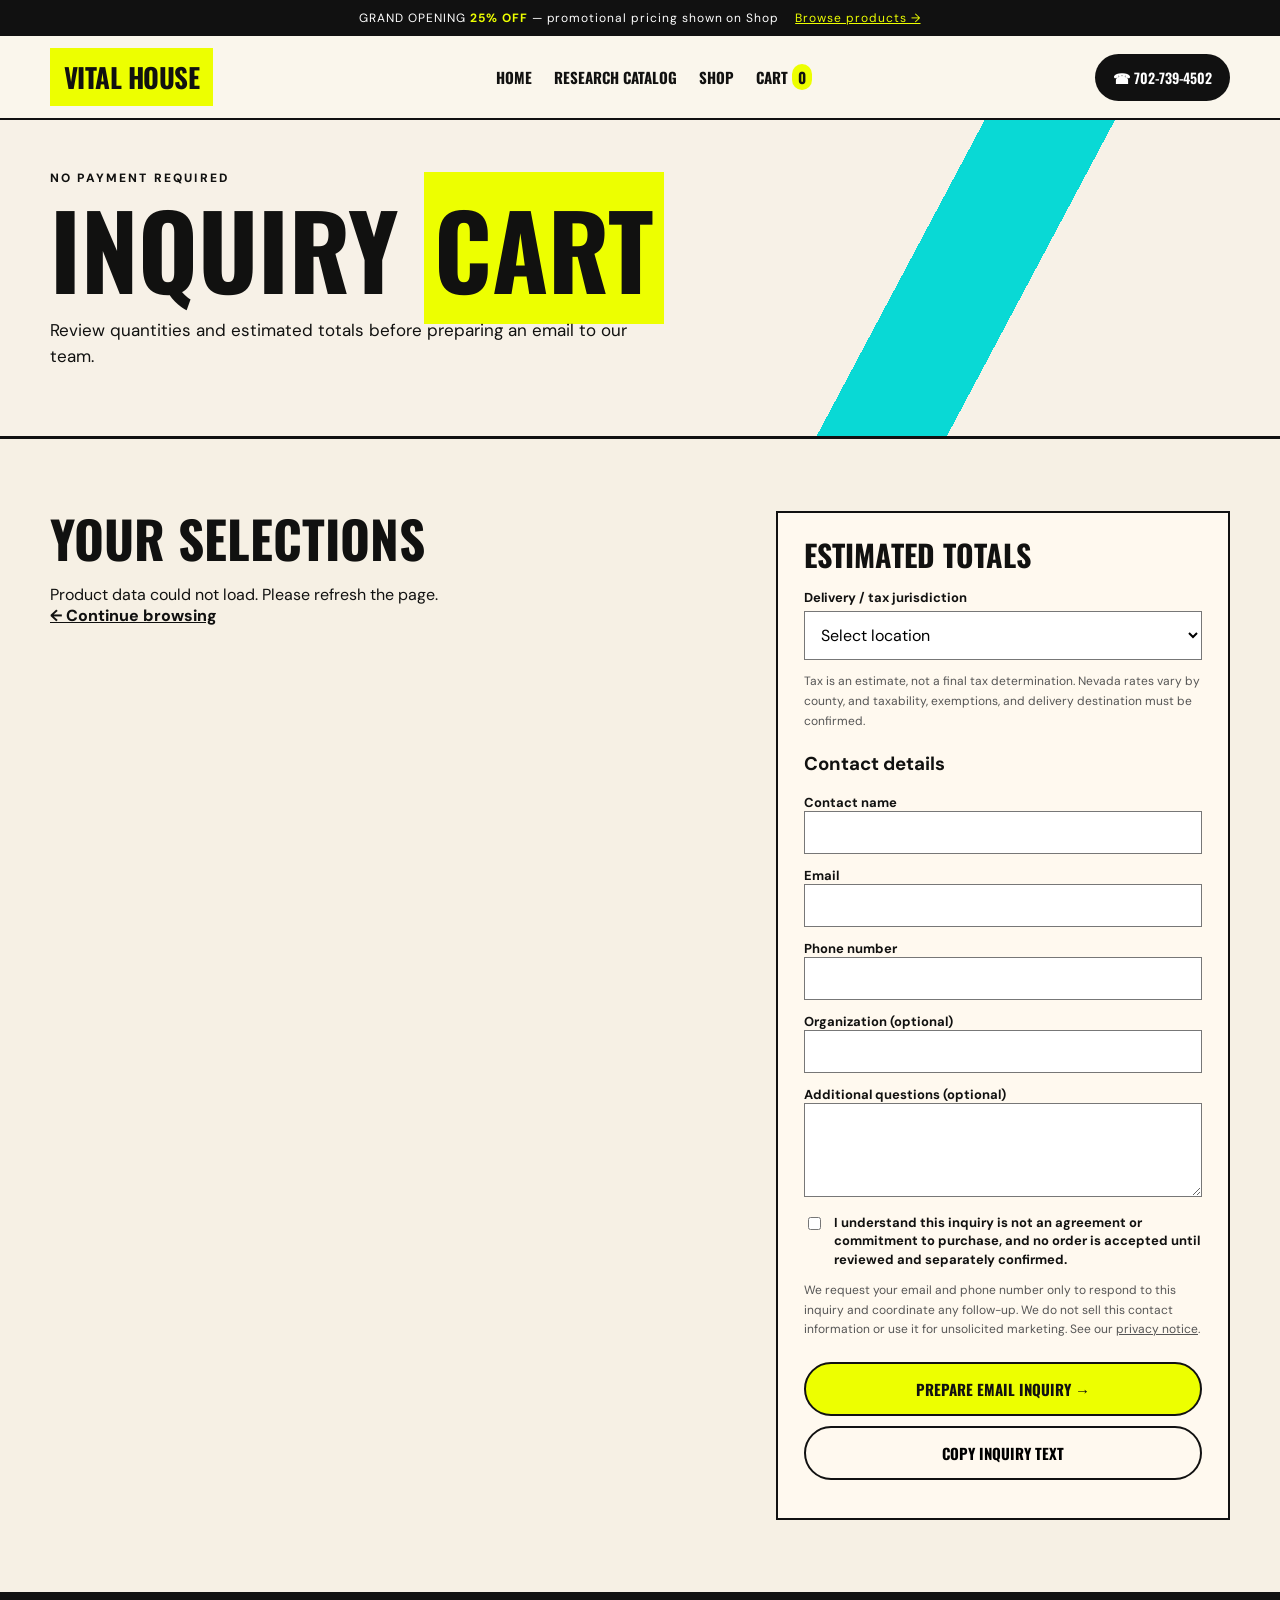
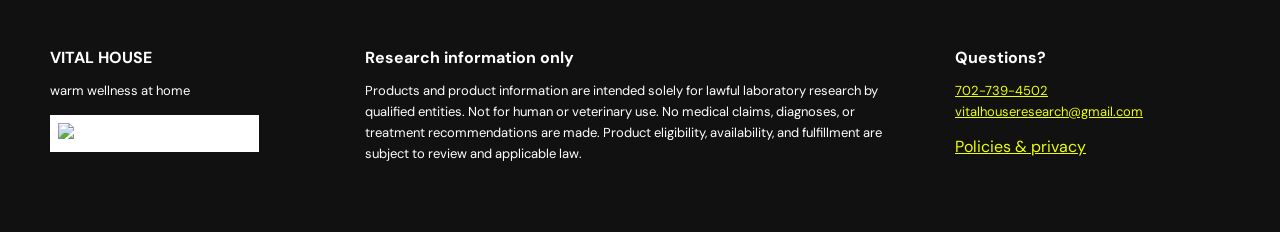
==== cart.html @ 290b87e5 "Add files via upload" ====
<!doctype html><html lang="en"><head><meta charset="utf-8"><meta name="viewport" content="width=device-width, initial-scale=1"><meta name="theme-color" content="#f5f0e5"><meta name="description" content="Vital House research catalog and inquiry portal. Research use only."><title>Inquiry Cart | Vital House</title><link rel="stylesheet" href="styles.css"><script src="app.js" defer></script></head><body><div class="announcement">GRAND OPENING <b>25% OFF</b> — promotional pricing shown on Shop <a href="shop.html">Browse products →</a></div><header class="site-header"><div class="wrap nav"><a class="brand" href="index.html" aria-label="Vital House home"><span>VITAL HOUSE</span></a><nav aria-label="Main navigation"><a href="index.html">HOME</a><a href="catalog.html">RESEARCH CATALOG</a><a href="shop.html">SHOP</a><a href="cart.html">CART <span id="cartCount">0</span></a></nav><a class="call" href="tel:+17027394502">☎ 702-739-4502</a></div></header><main><section class="page-hero texture"><div class="wrap"><div class="eyebrow">NO PAYMENT REQUIRED</div><h1>INQUIRY <em>CART</em></h1><p>Review quantities and estimated totals before preparing an email to our team.</p></div></section><section class="wrap section cart-layout"><div><h2>Your selections</h2><div id="cartItems"></div><a class="text-link" href="shop.html">← Continue browsing</a></div><aside class="checkout-panel"><h2>Estimated totals</h2><div id="cartTotals"></div><label for="taxRegion">Delivery / tax jurisdiction</label><select id="taxRegion"><option value="">Select location</option><option value="clark">Clark County, Nevada (estimated 8.375%)</option><option value="other">Other Nevada county / outside Nevada (tax to be confirmed)</option></select><p class="fine">Tax is an estimate, not a final tax determination. Nevada rates vary by county, and taxability, exemptions, and delivery destination must be confirmed.</p><h3>Contact details</h3><form id="inquiryForm"><label>Contact name <input name="name" required maxlength="120" autocomplete="name"></label><label>Email <input name="email" type="email" required maxlength="200" autocomplete="email"></label><label>Phone number <input name="phone" type="tel" required maxlength="40" autocomplete="tel"></label><label>Organization (optional) <input name="organization" maxlength="120"></label><label>Additional questions (optional) <textarea name="questions" rows="4" maxlength="1500"></textarea></label><label class="check"><input type="checkbox" name="agreement" required> I understand this inquiry is not an agreement or commitment to purchase, and no order is accepted until reviewed and separately confirmed.</label><p class="fine">We request your email and phone number only to respond to this inquiry and coordinate any follow-up. We do not sell this contact information or use it for unsolicited marketing. See our <a href="policies.html">privacy notice</a>.</p><button type="submit" class="btn yellow wide">PREPARE EMAIL INQUIRY →</button><button type="button" class="btn outline wide" id="copyInquiry">COPY INQUIRY TEXT</button><p id="mailStatus" class="fine" role="status"></p></form></aside></section></main><footer><div class="wrap footer-grid"><div><strong>VITAL HOUSE</strong><p>warm wellness at home</p><img class="footer-logo" src="assets/vital-house-logo-original.png" alt="Vital House original logo"></div><div><b>Research information only</b><p>Products and product information are intended solely for lawful laboratory research by qualified entities. Not for human or veterinary use. No medical claims, diagnoses, or treatment recommendations are made. Product eligibility, availability, and fulfillment are subject to review and applicable law.</p></div><div><b>Questions?</b><p><a href="tel:+17027394502">702-739-4502</a><br><a href="mailto:vitalhouseresearch@gmail.com">vitalhouseresearch@gmail.com</a></p><a href="policies.html">Policies & privacy</a></div></div></footer></body></html>
---- styles.css ----
@import url('https://fonts.googleapis.com/css2?family=DM+Sans:wght@400;500;600;700;800&family=Oswald:wght@500;600;700&display=swap');:root{--cream:#f6f0e4;--ink:#111110;--yellow:#edff00;--teal:#09d9d5;--red:#b92323}*{box-sizing:border-box}html{scroll-behavior:smooth}body{margin:0;background:var(--cream);color:var(--ink);font-family:'DM Sans',Arial,sans-serif}a{color:inherit}img{max-width:100%}.wrap{width:min(1180px,calc(100% - 40px));margin:auto}.announcement{background:#111;color:#fff;text-align:center;padding:10px;font-size:12px;letter-spacing:.08em}.announcement b{color:var(--yellow)}.announcement a{color:var(--yellow);margin-left:12px}.site-header{background:rgba(250,246,237,.98);border-bottom:2px solid #111;position:relative;z-index:10}.nav{min-height:82px;display:flex;align-items:center;justify-content:space-between;gap:22px}.brand{text-decoration:none;background:var(--yellow);padding:9px 14px;white-space:nowrap;font:700 27px 'Oswald',sans-serif;letter-spacing:-.02em}.nav nav{display:flex;align-items:center;gap:22px;flex-wrap:wrap}.nav nav a{font:700 15px 'Oswald',sans-serif;text-decoration:none}.nav nav a:hover,.text-link:hover{text-decoration:underline;text-decoration-color:var(--yellow);text-decoration-thickness:3px}.nav #cartCount{background:var(--yellow);padding:2px 6px;border-radius:100px}.call{background:#111;color:#fff;border-radius:30px;padding:13px 18px;text-decoration:none;font:600 14px 'Oswald',sans-serif;white-space:nowrap}.texture{background-color:#f7f1e7;background-image:radial-gradient(#9c8c7640 .6px,transparent .7px),linear-gradient(118deg,transparent 0 68%,#09d9d5 68% 77%,transparent 77%);background-size:8px 8px,100% 100%}.hero{overflow:hidden}.hero-grid{display:grid;grid-template-columns:1fr 1fr;align-items:center;gap:45px;padding:44px 0 55px;min-height:630px}.hero-logo{display:block;width:230px;max-width:52%;mix-blend-mode:multiply}.brush{position:relative;isolation:isolate;margin:16px 0 0}.brush:before{content:'';position:absolute;z-index:-1;background:var(--yellow);inset:10% -2% 5% -2%;transform:skewY(-6deg)}.brush span{font:italic 700 clamp(65px,8vw,118px)/.88 Georgia,serif;letter-spacing:-.085em;display:block;transform:rotate(-6deg)}.discount{display:inline-block;background:#111;color:#fff;font:italic 700 clamp(43px,5vw,73px) 'Oswald',sans-serif;padding:0 24px;transform:rotate(-5deg);margin:14px 0 22px}.tagline{font:700 19px/1.35 'DM Sans',sans-serif;letter-spacing:.19em}.actions{display:flex;gap:12px;flex-wrap:wrap;margin-top:30px}.btn{display:inline-flex;align-items:center;justify-content:center;text-align:center;text-decoration:none;border:2px solid #111;border-radius:40px;padding:14px 22px;font:700 15px 'Oswald',sans-serif;cursor:pointer;transition:transform .15s,box-shadow .15s}.btn:hover{transform:translateY(-2px);box-shadow:3px 4px 0 #111}.btn.dark{background:#111;color:#fff}.btn.yellow{background:var(--yellow);color:#111}.btn.outline{background:transparent}.hero-visual{position:relative;padding:25px}.hero-visual:before{content:'';position:absolute;inset:0 0 18% 15%;background:var(--teal);border-radius:50% 50% 0 0}.image-frame{position:relative;z-index:1;background:#d1c6b8;border:9px solid #111;box-shadow:18px 18px 0 #111;overflow:hidden}.image-frame img{display:block;width:100%;height:450px;object-fit:cover;object-position:center 34%}.photo-note{position:absolute;bottom:0;left:0;background:var(--yellow);font:700 12px 'Oswald';padding:9px 12px;letter-spacing:.09em}.feature-band{background:#101010;color:white;border-top:5px solid var(--yellow)}.features{display:grid;grid-template-columns:repeat(4,1fr);padding:27px 0}.features>div{display:flex;flex-direction:column;align-items:center;text-align:center;gap:8px;padding:8px 20px;border-right:1px solid #777}.features>div:last-child{border:0}.features span{font-size:35px;color:var(--yellow)}.features b{font:700 16px 'Oswald'}.features small{font-size:12px;color:#ddd}.section{padding:72px 0}.split{display:grid;grid-template-columns:1fr 1fr;gap:65px;align-items:center}.eyebrow{font:800 12px 'DM Sans';letter-spacing:.18em;margin-bottom:12px}.section h2,.cta-block h2{font:700 clamp(32px,4vw,54px)/1.07 'Oswald';margin:0 0 18px;text-transform:uppercase}.section p{line-height:1.65}.text-link{font-weight:800}.lifestyle img{width:100%;display:block;aspect-ratio:1.5;object-fit:cover;border:5px solid #111}.lifestyle small{display:block;margin-top:8px;color:#555}.cta-block{margin-bottom:70px;background:#111;color:white;padding:35px 45px;display:flex;align-items:center;justify-content:space-between;gap:20px;border-left:12px solid var(--teal)}.cta-block h2{color:var(--yellow)}.page-hero{border-bottom:3px solid #111;padding:50px 0}.page-hero h1{font:700 clamp(52px,8vw,105px)/.98 'Oswald';margin:10px 0 20px}.page-hero h1 em{font-style:normal;background:var(--yellow);padding:0 10px}.page-hero p{max-width:590px;font-size:17px;line-height:1.5}.heading-row,.shop-hero{display:grid;grid-template-columns:1.6fr 1fr;gap:30px;align-items:center}.mini-promo{background:#111;color:#fff;display:flex;flex-direction:column;align-items:flex-start;gap:15px;padding:30px;transform:rotate(2deg)}.mini-promo span{font:700 22px 'Oswald'}.mini-promo strong{font:700 65px 'Oswald';color:var(--yellow)}.mini-promo .btn{background:var(--yellow);color:#111}.shop-hero img{width:100%;height:270px;object-fit:cover;object-position:center 32%;border:5px solid #111}.big-discount{font:700 38px 'Oswald';background:#111;color:var(--yellow);padding:7px 13px;vertical-align:middle;white-space:nowrap}.section-head{display:flex;align-items:end;justify-content:space-between;gap:30px;margin-bottom:25px}.section-head p{max-width:460px}.catalog-grid{display:grid;grid-template-columns:repeat(2,1fr);gap:12px}.catalog-card{border:1px solid #aaa;background:#fff9ef;padding:20px 24px;display:grid;grid-template-columns:180px 1fr;gap:18px;align-items:start}.catalog-card h3{font:700 23px 'Oswald';margin:0}.catalog-card small{display:block;font-weight:700}.catalog-card p{font-size:14px;margin:0}.product-grid{display:grid;grid-template-columns:repeat(3,1fr);gap:15px}.product-card{background:#fff9ef;border:1.5px solid #111;border-radius:10px;padding:22px;display:flex;flex-direction:column;gap:12px}.product-card h3{font:700 27px 'Oswald';margin:0}.product-card .size{font-weight:700}.prices{display:flex;align-items:center;gap:12px}.prices del{font-weight:700}.prices strong{color:var(--red);font-size:23px}.product-card .controls{margin-top:auto;display:flex;gap:10px;align-items:center}.qty{width:65px;border:1px solid #111;padding:12px;font:700 16px 'DM Sans';background:white}.product-card button{flex:1}.bottom-cta{text-align:right;margin-top:35px}.cart-layout{display:grid;grid-template-columns:1.2fr .8fr;gap:45px;align-items:start}.cart-line{display:grid;grid-template-columns:1fr auto auto auto;gap:16px;align-items:center;border-bottom:1px solid #aaa;padding:18px 0}.cart-line h3{font:700 21px 'Oswald';margin:0}.cart-line small{display:block}.cart-line button{border:0;background:none;color:#a22;text-decoration:underline;cursor:pointer}.checkout-panel{border:2px solid #111;background:#fff9ef;padding:26px}.checkout-panel h2{font-size:30px}.totals-row{display:flex;justify-content:space-between;margin:12px 0}.totals-row.discount-row{color:var(--red)}.totals-row.final{font-weight:800;font-size:23px;border-top:2px solid #111;padding-top:16px}.checkout-panel label{display:block;font-weight:700;font-size:13px;margin:13px 0 5px}.checkout-panel input:not([type=checkbox]),.checkout-panel textarea,.checkout-panel select,select{width:100%;padding:12px;border:1px solid #777;background:white;font:inherit}.checkout-panel .check{display:flex;align-items:flex-start;gap:10px;line-height:1.4}.check input{margin-top:3px}.fine{font-size:12px;color:#555;line-height:1.5}.wide{width:100%;margin-top:10px}.policy{max-width:900px}.policy h2{margin-top:35px;font-size:28px}footer{background:#111;color:#fff;padding:55px 0}footer a{color:var(--yellow)}.footer-grid{display:grid;grid-template-columns:1fr 2fr 1fr;gap:40px}.footer-grid p{font-size:13px;line-height:1.6}.footer-logo{width:110px;background:white;padding:8px}@media(max-width:900px){.nav{padding:12px 0;flex-wrap:wrap}.nav nav{order:3;width:100%;justify-content:space-between;gap:12px}.hero-grid{grid-template-columns:1fr}.hero-visual{max-width:680px}.product-grid{grid-template-columns:repeat(2,1fr)}.features{grid-template-columns:repeat(2,1fr)}.features>div:nth-child(2){border:0}.features>div{border-bottom:1px solid #666}.split,.cart-layout{grid-template-columns:1fr}.heading-row{grid-template-columns:1fr 1fr}.footer-grid{grid-template-columns:1fr 1fr}}@media(max-width:620px){.wrap{width:min(100% - 28px,1180px)}.brand{font-size:22px}.call{padding:10px;font-size:12px}.nav nav a{font-size:12px}.hero-grid{padding:28px 0 40px;gap:15px}.hero-logo{width:180px}.brush span{font-size:70px}.discount{font-size:49px}.hero-visual{padding:15px}.image-frame img{height:340px}.features{grid-template-columns:repeat(2,1fr)}.features>div{padding:10px}.section{padding:42px 0}.cta-block{flex-direction:column;align-items:flex-start;padding:25px}.heading-row,.shop-hero{grid-template-columns:1fr}.mini-promo{transform:none}.catalog-grid,.product-grid{grid-template-columns:1fr}.catalog-card{grid-template-columns:1fr;gap:5px}.section-head{display:block}.cart-line{grid-template-columns:1fr auto;gap:8px}.footer-grid{grid-template-columns:1fr}.page-hero h1{font-size:55px}.big-discount{font-size:27px}}
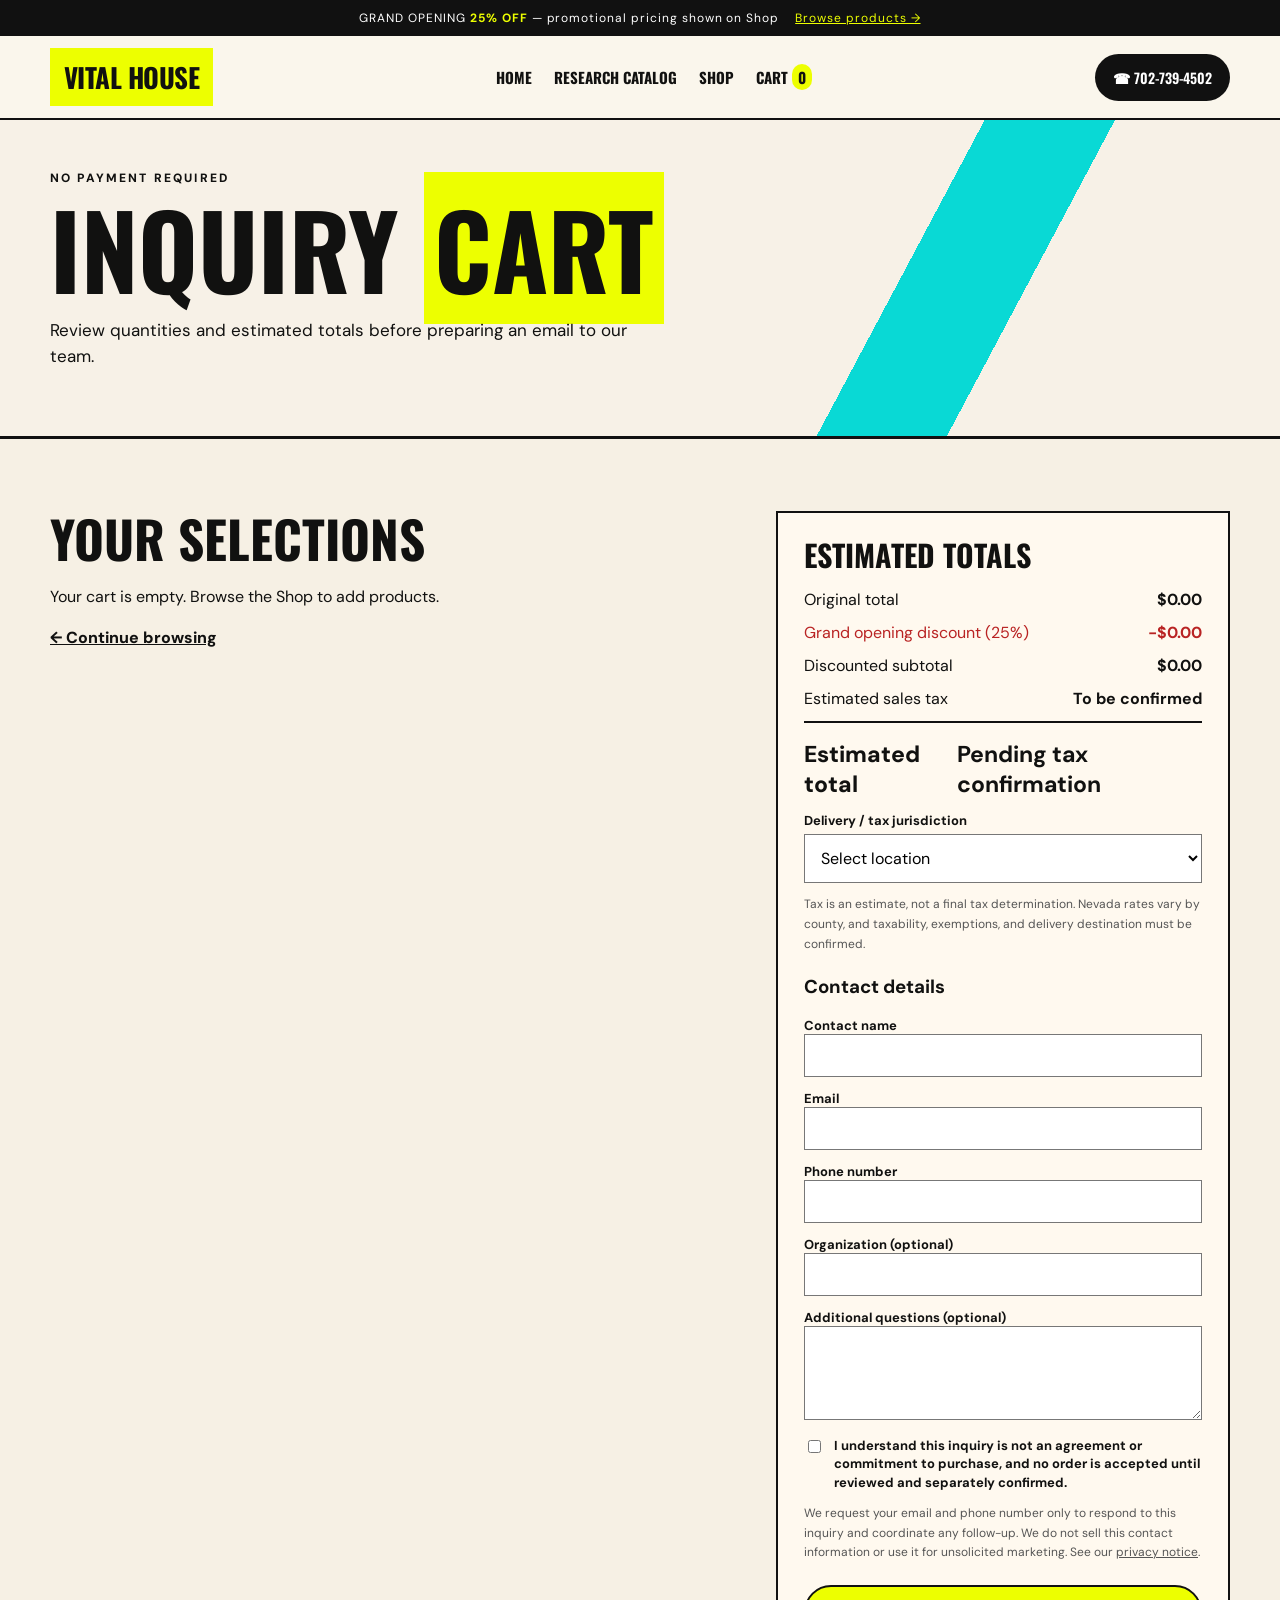
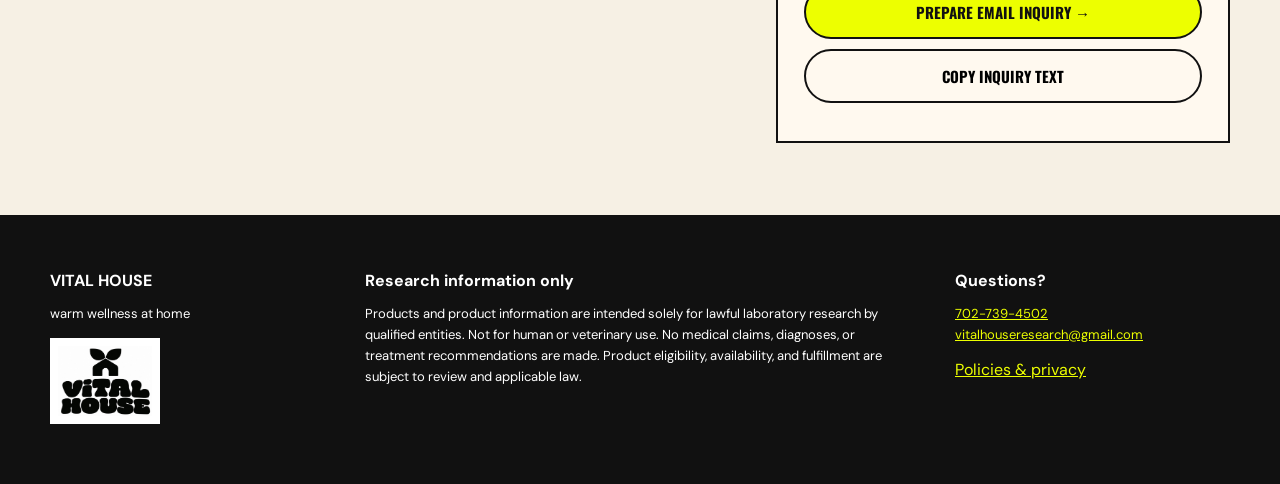
==== commit 69da8849: "Add files via upload" ====
--- a/cart.html
+++ b/cart.html
@@ -1 +1 @@
-<!doctype html><html lang="en"><head><meta charset="utf-8"><meta name="viewport" content="width=device-width, initial-scale=1"><meta name="theme-color" content="#f5f0e5"><meta name="description" content="Vital House research catalog and inquiry portal. Research use only."><title>Inquiry Cart | Vital House</title><link rel="stylesheet" href="styles.css"><script src="app.js" defer></script></head><body><div class="announcement">GRAND OPENING <b>25% OFF</b> — promotional pricing shown on Shop <a href="shop.html">Browse products →</a></div><header class="site-header"><div class="wrap nav"><a class="brand" href="index.html" aria-label="Vital House home"><span>VITAL HOUSE</span></a><nav aria-label="Main navigation"><a href="index.html">HOME</a><a href="catalog.html">RESEARCH CATALOG</a><a href="shop.html">SHOP</a><a href="cart.html">CART <span id="cartCount">0</span></a></nav><a class="call" href="tel:+17027394502">☎ 702-739-4502</a></div></header><main><section class="page-hero texture"><div class="wrap"><div class="eyebrow">NO PAYMENT REQUIRED</div><h1>INQUIRY <em>CART</em></h1><p>Review quantities and estimated totals before preparing an email to our team.</p></div></section><section class="wrap section cart-layout"><div><h2>Your selections</h2><div id="cartItems"></div><a class="text-link" href="shop.html">← Continue browsing</a></div><aside class="checkout-panel"><h2>Estimated totals</h2><div id="cartTotals"></div><label for="taxRegion">Delivery / tax jurisdiction</label><select id="taxRegion"><option value="">Select location</option><option value="clark">Clark County, Nevada (estimated 8.375%)</option><option value="other">Other Nevada county / outside Nevada (tax to be confirmed)</option></select><p class="fine">Tax is an estimate, not a final tax determination. Nevada rates vary by county, and taxability, exemptions, and delivery destination must be confirmed.</p><h3>Contact details</h3><form id="inquiryForm"><label>Contact name <input name="name" required maxlength="120" autocomplete="name"></label><label>Email <input name="email" type="email" required maxlength="200" autocomplete="email"></label><label>Phone number <input name="phone" type="tel" required maxlength="40" autocomplete="tel"></label><label>Organization (optional) <input name="organization" maxlength="120"></label><label>Additional questions (optional) <textarea name="questions" rows="4" maxlength="1500"></textarea></label><label class="check"><input type="checkbox" name="agreement" required> I understand this inquiry is not an agreement or commitment to purchase, and no order is accepted until reviewed and separately confirmed.</label><p class="fine">We request your email and phone number only to respond to this inquiry and coordinate any follow-up. We do not sell this contact information or use it for unsolicited marketing. See our <a href="policies.html">privacy notice</a>.</p><button type="submit" class="btn yellow wide">PREPARE EMAIL INQUIRY →</button><button type="button" class="btn outline wide" id="copyInquiry">COPY INQUIRY TEXT</button><p id="mailStatus" class="fine" role="status"></p></form></aside></section></main><footer><div class="wrap footer-grid"><div><strong>VITAL HOUSE</strong><p>warm wellness at home</p><img class="footer-logo" src="assets/vital-house-logo-original.png" alt="Vital House original logo"></div><div><b>Research information only</b><p>Products and product information are intended solely for lawful laboratory research by qualified entities. Not for human or veterinary use. No medical claims, diagnoses, or treatment recommendations are made. Product eligibility, availability, and fulfillment are subject to review and applicable law.</p></div><div><b>Questions?</b><p><a href="tel:+17027394502">702-739-4502</a><br><a href="mailto:vitalhouseresearch@gmail.com">vitalhouseresearch@gmail.com</a></p><a href="policies.html">Policies & privacy</a></div></div></footer></body></html>+<!doctype html><html lang="en"><head><meta charset="utf-8"><meta name="viewport" content="width=device-width, initial-scale=1"><meta name="theme-color" content="#f5f0e5"><meta name="description" content="Vital House research catalog and inquiry portal. Research use only."><title>Inquiry Cart | Vital House</title><link rel="stylesheet" href="styles.css"><script src="app.js" defer></script></head><body><div class="announcement">GRAND OPENING <b>25% OFF</b> — promotional pricing shown on Shop <a href="shop.html">Browse products →</a></div><header class="site-header"><div class="wrap nav"><a class="brand" href="index.html" aria-label="Vital House home"><span>VITAL HOUSE</span></a><nav aria-label="Main navigation"><a href="index.html">HOME</a><a href="catalog.html">RESEARCH CATALOG</a><a href="shop.html">SHOP</a><a href="cart.html">CART <span id="cartCount">0</span></a></nav><a class="call" href="tel:+17027394502">☎ 702-739-4502</a></div></header><main><section class="page-hero texture"><div class="wrap"><div class="eyebrow">NO PAYMENT REQUIRED</div><h1>INQUIRY <em>CART</em></h1><p>Review quantities and estimated totals before preparing an email to our team.</p></div></section><section class="wrap section cart-layout"><div><h2>Your selections</h2><div id="cartItems"></div><a class="text-link" href="shop.html">← Continue browsing</a></div><aside class="checkout-panel"><h2>Estimated totals</h2><div id="cartTotals"></div><label for="taxRegion">Delivery / tax jurisdiction</label><select id="taxRegion"><option value="">Select location</option><option value="clark">Clark County, Nevada (estimated 8.375%)</option><option value="other">Other Nevada county / outside Nevada (tax to be confirmed)</option></select><p class="fine">Tax is an estimate, not a final tax determination. Nevada rates vary by county, and taxability, exemptions, and delivery destination must be confirmed.</p><h3>Contact details</h3><form id="inquiryForm"><label>Contact name <input name="name" required maxlength="120" autocomplete="name"></label><label>Email <input name="email" type="email" required maxlength="200" autocomplete="email"></label><label>Phone number <input name="phone" type="tel" required maxlength="40" autocomplete="tel"></label><label>Organization (optional) <input name="organization" maxlength="120"></label><label>Additional questions (optional) <textarea name="questions" rows="4" maxlength="1500"></textarea></label><label class="check"><input type="checkbox" name="agreement" required> I understand this inquiry is not an agreement or commitment to purchase, and no order is accepted until reviewed and separately confirmed.</label><p class="fine">We request your email and phone number only to respond to this inquiry and coordinate any follow-up. We do not sell this contact information or use it for unsolicited marketing. See our <a href="policies.html">privacy notice</a>.</p><button type="submit" class="btn yellow wide">PREPARE EMAIL INQUIRY →</button><button type="button" class="btn outline wide" id="copyInquiry">COPY INQUIRY TEXT</button><p id="mailStatus" class="fine" role="status"></p></form></aside></section></main><footer><div class="wrap footer-grid"><div><strong>VITAL HOUSE</strong><p>warm wellness at home</p><img class="footer-logo" src="vital-house-logo-original.png" alt="Vital House original logo"></div><div><b>Research information only</b><p>Products and product information are intended solely for lawful laboratory research by qualified entities. Not for human or veterinary use. No medical claims, diagnoses, or treatment recommendations are made. Product eligibility, availability, and fulfillment are subject to review and applicable law.</p></div><div><b>Questions?</b><p><a href="tel:+17027394502">702-739-4502</a><br><a href="mailto:vitalhouseresearch@gmail.com">vitalhouseresearch@gmail.com</a></p><a href="policies.html">Policies & privacy</a></div></div></footer></body></html>
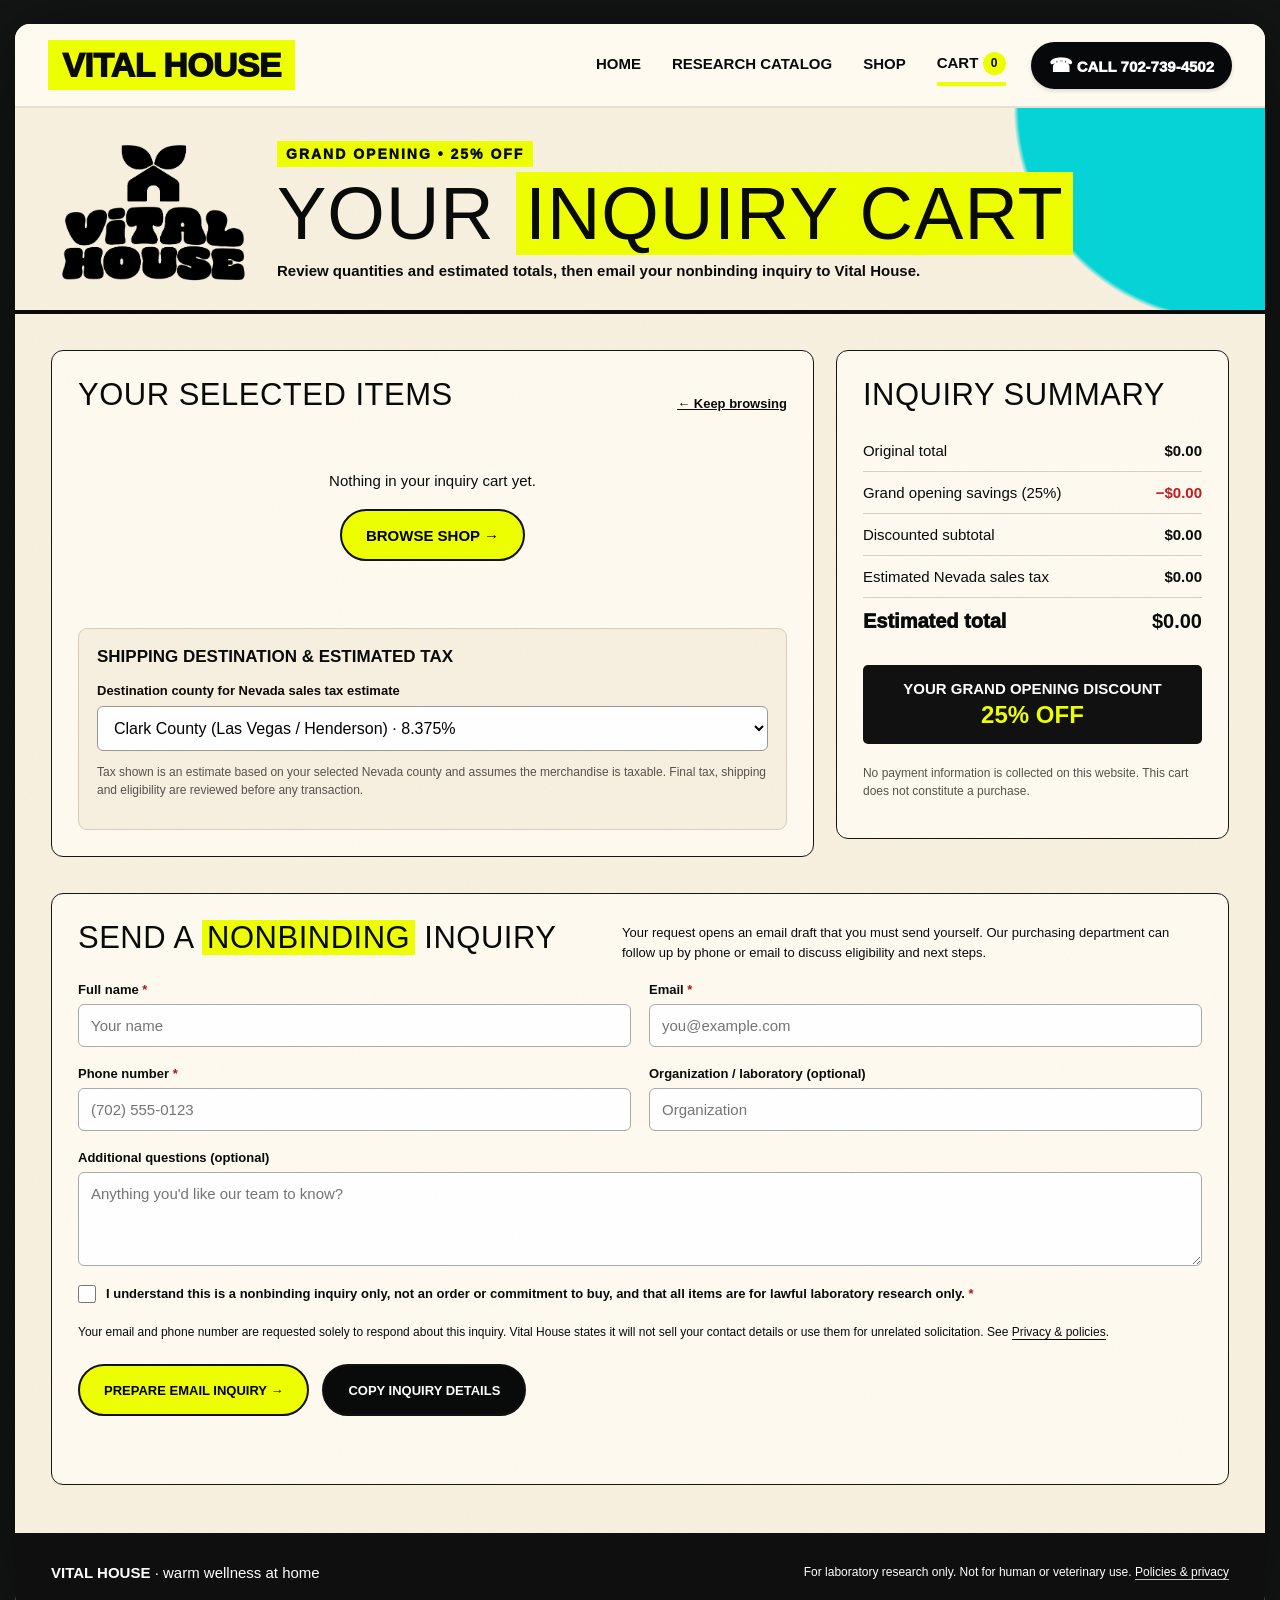
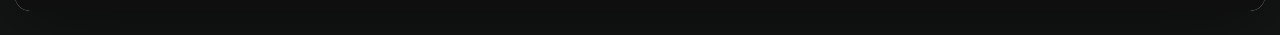
==== commit a787227b: "Add files via upload" ====
--- a/cart.html
+++ b/cart.html
@@ -1 +1 @@
-<!doctype html><html lang="en"><head><meta charset="utf-8"><meta name="viewport" content="width=device-width, initial-scale=1"><meta name="theme-color" content="#f5f0e5"><meta name="description" content="Vital House research catalog and inquiry portal. Research use only."><title>Inquiry Cart | Vital House</title><link rel="stylesheet" href="styles.css"><script src="app.js" defer></script></head><body><div class="announcement">GRAND OPENING <b>25% OFF</b> — promotional pricing shown on Shop <a href="shop.html">Browse products →</a></div><header class="site-header"><div class="wrap nav"><a class="brand" href="index.html" aria-label="Vital House home"><span>VITAL HOUSE</span></a><nav aria-label="Main navigation"><a href="index.html">HOME</a><a href="catalog.html">RESEARCH CATALOG</a><a href="shop.html">SHOP</a><a href="cart.html">CART <span id="cartCount">0</span></a></nav><a class="call" href="tel:+17027394502">☎ 702-739-4502</a></div></header><main><section class="page-hero texture"><div class="wrap"><div class="eyebrow">NO PAYMENT REQUIRED</div><h1>INQUIRY <em>CART</em></h1><p>Review quantities and estimated totals before preparing an email to our team.</p></div></section><section class="wrap section cart-layout"><div><h2>Your selections</h2><div id="cartItems"></div><a class="text-link" href="shop.html">← Continue browsing</a></div><aside class="checkout-panel"><h2>Estimated totals</h2><div id="cartTotals"></div><label for="taxRegion">Delivery / tax jurisdiction</label><select id="taxRegion"><option value="">Select location</option><option value="clark">Clark County, Nevada (estimated 8.375%)</option><option value="other">Other Nevada county / outside Nevada (tax to be confirmed)</option></select><p class="fine">Tax is an estimate, not a final tax determination. Nevada rates vary by county, and taxability, exemptions, and delivery destination must be confirmed.</p><h3>Contact details</h3><form id="inquiryForm"><label>Contact name <input name="name" required maxlength="120" autocomplete="name"></label><label>Email <input name="email" type="email" required maxlength="200" autocomplete="email"></label><label>Phone number <input name="phone" type="tel" required maxlength="40" autocomplete="tel"></label><label>Organization (optional) <input name="organization" maxlength="120"></label><label>Additional questions (optional) <textarea name="questions" rows="4" maxlength="1500"></textarea></label><label class="check"><input type="checkbox" name="agreement" required> I understand this inquiry is not an agreement or commitment to purchase, and no order is accepted until reviewed and separately confirmed.</label><p class="fine">We request your email and phone number only to respond to this inquiry and coordinate any follow-up. We do not sell this contact information or use it for unsolicited marketing. See our <a href="policies.html">privacy notice</a>.</p><button type="submit" class="btn yellow wide">PREPARE EMAIL INQUIRY →</button><button type="button" class="btn outline wide" id="copyInquiry">COPY INQUIRY TEXT</button><p id="mailStatus" class="fine" role="status"></p></form></aside></section></main><footer><div class="wrap footer-grid"><div><strong>VITAL HOUSE</strong><p>warm wellness at home</p><img class="footer-logo" src="vital-house-logo-original.png" alt="Vital House original logo"></div><div><b>Research information only</b><p>Products and product information are intended solely for lawful laboratory research by qualified entities. Not for human or veterinary use. No medical claims, diagnoses, or treatment recommendations are made. Product eligibility, availability, and fulfillment are subject to review and applicable law.</p></div><div><b>Questions?</b><p><a href="tel:+17027394502">702-739-4502</a><br><a href="mailto:vitalhouseresearch@gmail.com">vitalhouseresearch@gmail.com</a></p><a href="policies.html">Policies & privacy</a></div></div></footer></body></html>+<!DOCTYPE html><html lang="en"><head><meta charset="UTF-8"><meta name="viewport" content="width=device-width,initial-scale=1"><meta name="theme-color" content="#fbf5e8"><meta name="description" content="Vital House research catalog, grand opening 25% promotion and nonbinding product inquiries for qualified laboratories."><link rel="icon" href="original-logo-transparent.png"><link rel="stylesheet" href="styles.css"><script defer src="app.js"></script><title>Cart | Vital House</title></head><body data-page="cart"><div class="site-shell"><header class="site-header"><a class="header-mark" href="index.html" aria-label="Vital House home">VITAL HOUSE</a><nav class="nav-links" aria-label="Main navigation"><a href="index.html" data-page="home">HOME</a><a href="catalog.html" data-page="catalog">RESEARCH CATALOG</a><a href="shop.html" data-page="shop">SHOP</a><a href="cart.html" data-page="cart">CART <span id="cartCount">0</span></a></nav><a class="header-call" href="tel:+17027394502"><span aria-hidden="true">☎</span> CALL 702-739-4502</a></header><main class="cart-main"><section class="page-heading"><img src="original-logo-transparent.png" class="subpage-logo" alt="Original Vital House logo"><div><span class="eyebrow">GRAND OPENING • 25% OFF</span><h1>YOUR <em>INQUIRY CART</em></h1><p>Review quantities and estimated totals, then email your nonbinding inquiry to Vital House.</p></div></section><div class="cart-grid"><section class="cart-left"><div class="cart-section-title"><h2>YOUR SELECTED ITEMS</h2><a href="shop.html">← Keep browsing</a></div><div id="cartItems"></div><section class="cart-tax"><h3>SHIPPING DESTINATION & ESTIMATED TAX</h3><label for="taxRegion">Destination county for Nevada sales tax estimate</label><select id="taxRegion" name="taxRegion"><option value="Clark" selected>Clark County (Las Vegas / Henderson) · 8.375%</option><option value="Carson City">Carson City · 7.60%</option><option value="Churchill">Churchill County · 7.60%</option><option value="Douglas">Douglas County · 7.10%</option><option value="Elko">Elko County · 7.10%</option><option value="Esmeralda">Esmeralda County · 6.85%</option><option value="Eureka">Eureka County · 6.85%</option><option value="Humboldt">Humboldt County · 6.85%</option><option value="Lander">Lander County · 7.10%</option><option value="Lincoln">Lincoln County · 7.10%</option><option value="Lyon">Lyon County · 7.10%</option><option value="Mineral">Mineral County · 6.85%</option><option value="Nye">Nye County · 7.60%</option><option value="Pershing">Pershing County · 7.10%</option><option value="Storey">Storey County · 7.60%</option><option value="Washoe">Washoe County (Reno) · 8.265%</option><option value="White Pine">White Pine County · 7.725%</option><option value="outside">Outside Nevada / unknown · tax to be confirmed</option></select><p class="small-note">Tax shown is an estimate based on your selected Nevada county and assumes the merchandise is taxable. Final tax, shipping and eligibility are reviewed before any transaction.</p></section></section><aside class="cart-aside"><h2>INQUIRY SUMMARY</h2><div id="cartTotals"></div><div class="cart-promo">YOUR GRAND OPENING DISCOUNT <b>25% OFF</b></div><p class="small-note">No payment information is collected on this website. This cart does not constitute a purchase.</p></aside></div><section class="inquiry-section"><div class="inquiry-heading"><h2>SEND A <span>NONBINDING</span> INQUIRY</h2><p>Your request opens an email draft that you must send yourself. Our purchasing department can follow up by phone or email to discuss eligibility and next steps.</p></div><form id="inquiryForm"><div class="form-row"><label>Full name <em>*</em><input name="name" autocomplete="name" required placeholder="Your name"></label><label>Email <em>*</em><input name="email" type="email" autocomplete="email" required placeholder="you@example.com"></label></div><div class="form-row"><label>Phone number <em>*</em><input name="phone" type="tel" autocomplete="tel" required placeholder="(702) 555-0123"></label><label>Organization / laboratory (optional)<input name="organization" autocomplete="organization" placeholder="Organization"></label></div><label>Additional questions (optional)<textarea name="questions" rows="4" placeholder="Anything you'd like our team to know?"></textarea></label><label class="checkbox-line"><input type="checkbox" required> <span>I understand this is a nonbinding inquiry only, not an order or commitment to buy, and that all items are for lawful laboratory research only. <em>*</em></span></label><p class="privacy-note">Your email and phone number are requested solely to respond about this inquiry. Vital House states it will not sell your contact details or use them for unrelated solicitation. See <a href="policies.html">Privacy & policies</a>.</p><div class="inquiry-buttons"><button class="pill pill-yellow" type="submit">PREPARE EMAIL INQUIRY →</button><button class="pill pill-black" id="copyInquiry" type="button">COPY INQUIRY DETAILS</button></div><p id="mailStatus" role="status" aria-live="polite"></p></form></section></main><footer class="site-footer"><div class="footer-left"><span class="brand-name">VITAL HOUSE</span><span> · warm wellness at home</span></div><div class="footer-right">For laboratory research only. Not for human or veterinary use. <a href="policies.html">Policies & privacy</a></div></footer></div></body></html>
--- a/styles.css
+++ b/styles.css
@@ -1 +1,13 @@
-@import url('https://fonts.googleapis.com/css2?family=DM+Sans:wght@400;500;600;700;800&family=Oswald:wght@500;600;700&display=swap');:root{--cream:#f6f0e4;--ink:#111110;--yellow:#edff00;--teal:#09d9d5;--red:#b92323}*{box-sizing:border-box}html{scroll-behavior:smooth}body{margin:0;background:var(--cream);color:var(--ink);font-family:'DM Sans',Arial,sans-serif}a{color:inherit}img{max-width:100%}.wrap{width:min(1180px,calc(100% - 40px));margin:auto}.announcement{background:#111;color:#fff;text-align:center;padding:10px;font-size:12px;letter-spacing:.08em}.announcement b{color:var(--yellow)}.announcement a{color:var(--yellow);margin-left:12px}.site-header{background:rgba(250,246,237,.98);border-bottom:2px solid #111;position:relative;z-index:10}.nav{min-height:82px;display:flex;align-items:center;justify-content:space-between;gap:22px}.brand{text-decoration:none;background:var(--yellow);padding:9px 14px;white-space:nowrap;font:700 27px 'Oswald',sans-serif;letter-spacing:-.02em}.nav nav{display:flex;align-items:center;gap:22px;flex-wrap:wrap}.nav nav a{font:700 15px 'Oswald',sans-serif;text-decoration:none}.nav nav a:hover,.text-link:hover{text-decoration:underline;text-decoration-color:var(--yellow);text-decoration-thickness:3px}.nav #cartCount{background:var(--yellow);padding:2px 6px;border-radius:100px}.call{background:#111;color:#fff;border-radius:30px;padding:13px 18px;text-decoration:none;font:600 14px 'Oswald',sans-serif;white-space:nowrap}.texture{background-color:#f7f1e7;background-image:radial-gradient(#9c8c7640 .6px,transparent .7px),linear-gradient(118deg,transparent 0 68%,#09d9d5 68% 77%,transparent 77%);background-size:8px 8px,100% 100%}.hero{overflow:hidden}.hero-grid{display:grid;grid-template-columns:1fr 1fr;align-items:center;gap:45px;padding:44px 0 55px;min-height:630px}.hero-logo{display:block;width:230px;max-width:52%;mix-blend-mode:multiply}.brush{position:relative;isolation:isolate;margin:16px 0 0}.brush:before{content:'';position:absolute;z-index:-1;background:var(--yellow);inset:10% -2% 5% -2%;transform:skewY(-6deg)}.brush span{font:italic 700 clamp(65px,8vw,118px)/.88 Georgia,serif;letter-spacing:-.085em;display:block;transform:rotate(-6deg)}.discount{display:inline-block;background:#111;color:#fff;font:italic 700 clamp(43px,5vw,73px) 'Oswald',sans-serif;padding:0 24px;transform:rotate(-5deg);margin:14px 0 22px}.tagline{font:700 19px/1.35 'DM Sans',sans-serif;letter-spacing:.19em}.actions{display:flex;gap:12px;flex-wrap:wrap;margin-top:30px}.btn{display:inline-flex;align-items:center;justify-content:center;text-align:center;text-decoration:none;border:2px solid #111;border-radius:40px;padding:14px 22px;font:700 15px 'Oswald',sans-serif;cursor:pointer;transition:transform .15s,box-shadow .15s}.btn:hover{transform:translateY(-2px);box-shadow:3px 4px 0 #111}.btn.dark{background:#111;color:#fff}.btn.yellow{background:var(--yellow);color:#111}.btn.outline{background:transparent}.hero-visual{position:relative;padding:25px}.hero-visual:before{content:'';position:absolute;inset:0 0 18% 15%;background:var(--teal);border-radius:50% 50% 0 0}.image-frame{position:relative;z-index:1;background:#d1c6b8;border:9px solid #111;box-shadow:18px 18px 0 #111;overflow:hidden}.image-frame img{display:block;width:100%;height:450px;object-fit:cover;object-position:center 34%}.photo-note{position:absolute;bottom:0;left:0;background:var(--yellow);font:700 12px 'Oswald';padding:9px 12px;letter-spacing:.09em}.feature-band{background:#101010;color:white;border-top:5px solid var(--yellow)}.features{display:grid;grid-template-columns:repeat(4,1fr);padding:27px 0}.features>div{display:flex;flex-direction:column;align-items:center;text-align:center;gap:8px;padding:8px 20px;border-right:1px solid #777}.features>div:last-child{border:0}.features span{font-size:35px;color:var(--yellow)}.features b{font:700 16px 'Oswald'}.features small{font-size:12px;color:#ddd}.section{padding:72px 0}.split{display:grid;grid-template-columns:1fr 1fr;gap:65px;align-items:center}.eyebrow{font:800 12px 'DM Sans';letter-spacing:.18em;margin-bottom:12px}.section h2,.cta-block h2{font:700 clamp(32px,4vw,54px)/1.07 'Oswald';margin:0 0 18px;text-transform:uppercase}.section p{line-height:1.65}.text-link{font-weight:800}.lifestyle img{width:100%;display:block;aspect-ratio:1.5;object-fit:cover;border:5px solid #111}.lifestyle small{display:block;margin-top:8px;color:#555}.cta-block{margin-bottom:70px;background:#111;color:white;padding:35px 45px;display:flex;align-items:center;justify-content:space-between;gap:20px;border-left:12px solid var(--teal)}.cta-block h2{color:var(--yellow)}.page-hero{border-bottom:3px solid #111;padding:50px 0}.page-hero h1{font:700 clamp(52px,8vw,105px)/.98 'Oswald';margin:10px 0 20px}.page-hero h1 em{font-style:normal;background:var(--yellow);padding:0 10px}.page-hero p{max-width:590px;font-size:17px;line-height:1.5}.heading-row,.shop-hero{display:grid;grid-template-columns:1.6fr 1fr;gap:30px;align-items:center}.mini-promo{background:#111;color:#fff;display:flex;flex-direction:column;align-items:flex-start;gap:15px;padding:30px;transform:rotate(2deg)}.mini-promo span{font:700 22px 'Oswald'}.mini-promo strong{font:700 65px 'Oswald';color:var(--yellow)}.mini-promo .btn{background:var(--yellow);color:#111}.shop-hero img{width:100%;height:270px;object-fit:cover;object-position:center 32%;border:5px solid #111}.big-discount{font:700 38px 'Oswald';background:#111;color:var(--yellow);padding:7px 13px;vertical-align:middle;white-space:nowrap}.section-head{display:flex;align-items:end;justify-content:space-between;gap:30px;margin-bottom:25px}.section-head p{max-width:460px}.catalog-grid{display:grid;grid-template-columns:repeat(2,1fr);gap:12px}.catalog-card{border:1px solid #aaa;background:#fff9ef;padding:20px 24px;display:grid;grid-template-columns:180px 1fr;gap:18px;align-items:start}.catalog-card h3{font:700 23px 'Oswald';margin:0}.catalog-card small{display:block;font-weight:700}.catalog-card p{font-size:14px;margin:0}.product-grid{display:grid;grid-template-columns:repeat(3,1fr);gap:15px}.product-card{background:#fff9ef;border:1.5px solid #111;border-radius:10px;padding:22px;display:flex;flex-direction:column;gap:12px}.product-card h3{font:700 27px 'Oswald';margin:0}.product-card .size{font-weight:700}.prices{display:flex;align-items:center;gap:12px}.prices del{font-weight:700}.prices strong{color:var(--red);font-size:23px}.product-card .controls{margin-top:auto;display:flex;gap:10px;align-items:center}.qty{width:65px;border:1px solid #111;padding:12px;font:700 16px 'DM Sans';background:white}.product-card button{flex:1}.bottom-cta{text-align:right;margin-top:35px}.cart-layout{display:grid;grid-template-columns:1.2fr .8fr;gap:45px;align-items:start}.cart-line{display:grid;grid-template-columns:1fr auto auto auto;gap:16px;align-items:center;border-bottom:1px solid #aaa;padding:18px 0}.cart-line h3{font:700 21px 'Oswald';margin:0}.cart-line small{display:block}.cart-line button{border:0;background:none;color:#a22;text-decoration:underline;cursor:pointer}.checkout-panel{border:2px solid #111;background:#fff9ef;padding:26px}.checkout-panel h2{font-size:30px}.totals-row{display:flex;justify-content:space-between;margin:12px 0}.totals-row.discount-row{color:var(--red)}.totals-row.final{font-weight:800;font-size:23px;border-top:2px solid #111;padding-top:16px}.checkout-panel label{display:block;font-weight:700;font-size:13px;margin:13px 0 5px}.checkout-panel input:not([type=checkbox]),.checkout-panel textarea,.checkout-panel select,select{width:100%;padding:12px;border:1px solid #777;background:white;font:inherit}.checkout-panel .check{display:flex;align-items:flex-start;gap:10px;line-height:1.4}.check input{margin-top:3px}.fine{font-size:12px;color:#555;line-height:1.5}.wide{width:100%;margin-top:10px}.policy{max-width:900px}.policy h2{margin-top:35px;font-size:28px}footer{background:#111;color:#fff;padding:55px 0}footer a{color:var(--yellow)}.footer-grid{display:grid;grid-template-columns:1fr 2fr 1fr;gap:40px}.footer-grid p{font-size:13px;line-height:1.6}.footer-logo{width:110px;background:white;padding:8px}@media(max-width:900px){.nav{padding:12px 0;flex-wrap:wrap}.nav nav{order:3;width:100%;justify-content:space-between;gap:12px}.hero-grid{grid-template-columns:1fr}.hero-visual{max-width:680px}.product-grid{grid-template-columns:repeat(2,1fr)}.features{grid-template-columns:repeat(2,1fr)}.features>div:nth-child(2){border:0}.features>div{border-bottom:1px solid #666}.split,.cart-layout{grid-template-columns:1fr}.heading-row{grid-template-columns:1fr 1fr}.footer-grid{grid-template-columns:1fr 1fr}}@media(max-width:620px){.wrap{width:min(100% - 28px,1180px)}.brand{font-size:22px}.call{padding:10px;font-size:12px}.nav nav a{font-size:12px}.hero-grid{padding:28px 0 40px;gap:15px}.hero-logo{width:180px}.brush span{font-size:70px}.discount{font-size:49px}.hero-visual{padding:15px}.image-frame img{height:340px}.features{grid-template-columns:repeat(2,1fr)}.features>div{padding:10px}.section{padding:42px 0}.cta-block{flex-direction:column;align-items:flex-start;padding:25px}.heading-row,.shop-hero{grid-template-columns:1fr}.mini-promo{transform:none}.catalog-grid,.product-grid{grid-template-columns:1fr}.catalog-card{grid-template-columns:1fr;gap:5px}.section-head{display:block}.cart-line{grid-template-columns:1fr auto;gap:8px}.footer-grid{grid-template-columns:1fr}.page-hero h1{font-size:55px}.big-discount{font-size:27px}}+:root{--cream:#f8f0df;--paper:#fcf8ed;--ink:#090b0a;--yellow:#eeff00;--gold:#c59a52;--teal:#05d4d6;--muted:#565853;--red:#c31e21;--line:#292a26;--shadow:0 12px 44px rgba(0,0,0,.11)}
+*{box-sizing:border-box}html{scroll-behavior:smooth}body{margin:0;background:#141515;color:var(--ink);font-family:Arial,Helvetica,sans-serif;-webkit-font-smoothing:antialiased;font-size:16px}a{color:inherit;text-decoration:none}button,input,textarea,select{font:inherit}button{cursor:pointer}.site-shell{max-width:1250px;margin:24px auto;background:var(--cream);overflow:hidden;box-shadow:0 6px 80px #0008;border-radius:15px;min-height:85vh;position:relative}.site-shell:before{content:"";position:absolute;inset:0;pointer-events:none;z-index:10;background-image:url("data:image/svg+xml,%3Csvg viewBox='0 0 200 200' xmlns='http://www.w3.org/2000/svg'%3E%3Cfilter id='n'%3E%3CfeTurbulence type='fractalNoise' baseFrequency='.8' numOctaves='3' stitchTiles='stitch'/%3E%3C/filter%3E%3Crect width='100%25' height='100%25' filter='url(%23n)' opacity='.22'/%3E%3C/svg%3E");background-size:210px 210px;opacity:.12;mix-blend-mode:multiply}.site-shell>*,.site-shell>* *{position:relative}header.site-header{height:84px;display:flex;align-items:center;justify-content:space-between;gap:25px;padding:12px 33px;background:#fffaf0;border-bottom:2px solid #e6dfd2;z-index:12}.header-mark{display:inline-block;font-family:Impact,'Arial Black',Arial,sans-serif;font-size:34px;font-weight:950;line-height:1;padding:8px 14px;background:var(--yellow);white-space:nowrap;letter-spacing:-.6px}.nav-links{display:flex;gap:31px;align-items:center;margin-left:auto;font-weight:900;font-size:15px}.nav-links a{white-space:nowrap;padding:7px 0;border-bottom:4px solid transparent}.nav-links a.active{border-bottom-color:var(--yellow)}.nav-links a:hover{border-bottom-color:var(--teal)}#cartCount{display:inline-grid;place-items:center;border-radius:100px;background:var(--yellow);min-width:23px;height:23px;font-size:12px;padding:2px}.header-call{background:#070809;color:#fff;padding:12px 18px;border-radius:100px;font-weight:950;font-size:15px;white-space:nowrap;box-shadow:0 2px 4px #0002}.header-call span{font-size:19px}.site-footer{display:flex;justify-content:space-between;gap:20px;align-items:center;background:#0e0f0e;color:#fff;padding:22px 36px;min-height:78px;font-size:13px;flex-wrap:wrap}.footer-left{font-size:15px}.brand-name{font-weight:900}.footer-right{font-size:12px}.footer-right a{border-bottom:1px solid #c2c2ba}
+/* Home page: original graphic hierarchy, real editable text, actual vial photographs */
+.home-hero{min-height:615px;display:grid;grid-template-columns:48% 52%;overflow:hidden;background:radial-gradient(circle at 100% 5%,#fff8e6,transparent 30%),var(--cream)}.hero-copy{display:flex;flex-direction:column;align-items:center;justify-content:flex-start;z-index:3;padding:26px 6px 12px 22px}.hero-logo{width:min(78%,350px);height:185px;object-fit:contain;mix-blend-mode:multiply;margin:-8px auto -12px}.grand-title{margin:1px 0 2px;position:relative;z-index:2;display:flex;flex-direction:column;align-items:center;transform:rotate(-7deg);font-family:'Lobster Two','Brush Script MT','Segoe Script',cursive;font-weight:900;font-style:italic;color:#020302;letter-spacing:-5px;line-height:.87;font-size:clamp(64px,8.1vw,120px);padding:22px 26px 10px;text-shadow:1px 2px 0 #0001}.grand-title:before{content:'';position:absolute;inset:16% -1% 2%;background:var(--yellow);transform:skewY(-6deg);clip-path:polygon(0 8%,86% 0,100% 11%,95% 91%,28% 99%,0 91%,5% 70%);z-index:-1}.grand-title span+span{margin-left:-18px}.off-paint{align-self:center;transform:rotate(-7deg);font-family:Impact,'Arial Black',sans-serif;font-weight:900;letter-spacing:-.5px;font-style:italic;font-size:clamp(42px,5.2vw,74px);color:#fff;text-shadow:1px 1px 0 #fff2;padding:8px 32px 6px;background:#0b0b0b;clip-path:polygon(0 14%,98% 0,94% 92%,3% 100%);white-space:nowrap}.off-paint i{position:absolute;height:8px;background:var(--yellow);bottom:5px;left:34%;width:56%;border-radius:30px;transform:rotate(-2deg)}.tagline{text-align:center;font-weight:950;font-size:19px;line-height:1.34;letter-spacing:3px;margin:18px 0 5px}.tagline-line{height:7px;width:78px;background:var(--yellow);border-bottom:2px solid #111}.bottle-stage{position:relative;overflow:hidden;min-width:0;min-height:615px;isolation:isolate;background:linear-gradient(110deg, transparent 0 28%,rgba(0,0,0,0) 28%)}.stage-glow{position:absolute;right:-18%;top:0;width:105%;height:83%;border-radius:0 0 0 100%;background:var(--teal);clip-path:polygon(8% 0,100% 0,100% 100%,45% 94%,11% 51%)}.stage-glow:before{content:"";position:absolute;top:-33%;left:-28%;height:63%;width:85%;border-radius:50%;background:var(--yellow)}.stage-glow:after{content:'';position:absolute;right:0;top:25%;width:54%;height:100%;background:#050505;clip-path:ellipse(28% 32% at 79% 27%)}.stage-dots{position:absolute;top:11px;right:24%;width:90px;height:98px;background-image:radial-gradient(#070707 2.3px,transparent 3px);background-size:16px 16px}.stage-stripes{position:absolute;right:3%;top:0;height:33%;width:55px;background:repeating-linear-gradient(90deg,#090909 0 11px,transparent 11px 19px);mix-blend-mode:multiply}.stage-block{position:absolute;bottom:-20px;z-index:2;background:linear-gradient(130deg,#b1a99c,#e9e2d3 39%,#a99f91 100%);box-shadow:inset -18px 0 28px #756b5c33,0 8px 10px #13111144;border:1px solid #b7ac9f}.block-a{left:4%;width:39%;height:195px}.block-b{left:35%;width:37%;height:345px}.block-c{right:2%;width:36%;height:155px}.vial{position:absolute;z-index:4;object-fit:contain;filter:drop-shadow(11px 16px 7px #0006)}.vial-a{left:8%;bottom:165px;width:30%;height:310px}.vial-b{left:39%;bottom:290px;width:29%;height:310px}.vial-c{right:5%;bottom:121px;width:31%;height:330px}.feature-strip{display:grid;grid-template-columns:repeat(4,1fr);background:#070909;color:#fff;padding:24px 25px 23px}.feature{display:flex;flex-direction:column;align-items:center;gap:9px;justify-content:center;text-align:center;border-right:1px solid #dadbd3;min-height:102px;font-weight:900;font-size:15px;line-height:1.15}.feature:last-child{border-right:0}.feature svg{width:55px;height:55px;fill:none;stroke:var(--yellow);stroke-width:1.7;stroke-linecap:round;stroke-linejoin:round}.home-bottom{text-align:center;padding:25px 28px 35px;background:radial-gradient(circle at 0% 100%,var(--teal) 0 8%,transparent 8.1%),radial-gradient(circle at 100% 15%,var(--teal) 0 6%,transparent 6.1%),var(--cream);}.phone-oval{display:inline-flex;align-items:center;gap:17px;font-size:34px;font-weight:900;letter-spacing:1px;color:#fff;background:#050605;border:4px solid var(--yellow);border-radius:100px;padding:5px 26px 5px 12px}.phone-round{background:#fff;color:#101010;border-radius:50%;display:grid;place-items:center;height:47px;width:47px;font-size:27px}.home-slogan{font-weight:900;font-size:18px;letter-spacing:5px;margin:3px 0 12px}.micro-disclaimer{max-width:730px;margin:8px auto 24px;font-size:11px;line-height:1.4;font-weight:750;letter-spacing:.3px}.home-ctas{display:flex;gap:28px;justify-content:center;align-items:center}.pill{display:inline-flex;align-items:center;justify-content:center;gap:8px;text-align:center;min-height:52px;padding:12px 24px;border-radius:100px;border:2px solid #101110;font-size:15px;font-weight:900;text-transform:uppercase;transition:transform .16s,filter .16s;cursor:pointer}.pill:hover{transform:translateY(-2px);filter:brightness(.97)}.pill-black{background:#090b0a;color:#fff}.pill-yellow{background:var(--yellow);color:#000}.pill span{font-size:21px}
+/* Catalog */
+.catalog-main,.shop-main,.cart-main,.policies-main{background:var(--cream)}.catalog-hero{min-height:245px;display:grid;grid-template-columns:27% 51% 22%;align-items:center;overflow:hidden;padding:22px 24px;position:relative;border-bottom:1px solid #b8b2a8}.catalog-logo-col,.shop-logo-col{z-index:2;display:flex;flex-direction:column;align-items:center;justify-content:center}.catalog-logo,.shop-logo{display:block;width:89%;height:168px;object-fit:contain;mix-blend-mode:multiply}.slogan-small{font-size:14px;font-weight:800;letter-spacing:1.7px}.catalog-heading{text-align:center;z-index:2}.catalog-heading h1,.shop-headline h1{display:inline-block;transform:skew(-8deg) rotate(-3deg);position:relative;z-index:1;font-family:Impact,'Arial Black',sans-serif;letter-spacing:1px;font-style:italic;line-height:.9;font-size:clamp(54px,6vw,88px);margin:10px 0 7px;padding:16px 36px 10px}.catalog-heading h1:before,.shop-headline h1:before{content:"";position:absolute;inset:2% -5%;background:var(--yellow);z-index:-1;clip-path:polygon(2% 10%,100% 0%,96% 94%,0% 100%)}.promo-dark{display:table;margin:0 auto;background:#070707;color:white;font-weight:950;font-style:italic;font-size:clamp(17px,2vw,26px);padding:7px 20px;transform:rotate(-1deg);clip-path:polygon(0 18%,100% 0,97% 100%,1% 92%)}.promo-dark mark{background:none;color:var(--yellow)}.header-decor{position:absolute;right:0;top:0;height:100%;width:30%;background:radial-gradient(circle at 73% 5%,var(--teal) 0 40%,transparent 40.4%)}.header-decor:before{content:'';position:absolute;right:0;bottom:28%;height:45px;width:135px;background:repeating-linear-gradient(0deg,#060606 0 6px,transparent 6px 14px)}.catalog-table-wrap{padding:27px 44px 23px}.catalog-table{border:1.5px solid #444;overflow:hidden;border-radius:12px}.catalog-card{display:grid;grid-template-columns:29% 71%;align-items:center;padding:10px 20px;border-bottom:1px solid #d9cfbf;min-height:64px}.catalog-card:last-child{border-bottom:0}.catalog-card>div{display:flex;align-items:baseline;gap:10px;border-right:5px solid var(--yellow);padding-right:14px}.catalog-card h3{font-family:Impact,'Arial Black',sans-serif;font-size:25px;letter-spacing:.15px;line-height:1.1;margin:0}.catalog-card small{font-size:12px;font-weight:700;color:#65615a}.catalog-card p{font-size:14px;line-height:1.4;margin:0;padding:0 0 0 24px;font-weight:700}.catalog-disclaimer{font-size:11px;font-weight:750;text-align:center;margin:16px 0}.catalog-bottom-cta{display:flex;justify-content:space-between;align-items:center;gap:30px;padding:28px 45px;border-top:8px solid #070707;background:var(--cream)}.catalog-bottom-cta b{font:32px Impact,'Arial Black',sans-serif}.catalog-bottom-cta p{margin:5px 0}.community-band{display:grid;grid-template-columns:42% 58%;min-height:230px;background:#070707;color:white}.community-band>img{width:100%;height:230px;object-fit:cover}.community-band>div{align-self:center;padding:35px 45px}.community-band b{font:38px Impact,'Arial Black',sans-serif;letter-spacing:.8px}.community-band p{font-size:24px;margin:8px 0 10px;color:var(--yellow)}.community-band small{font-size:12px;color:#d1d1d1}
+/* Shop */
+.shop-hero{min-height:266px;display:grid;grid-template-columns:23% 48% 29%;align-items:center;overflow:hidden;padding:8px 30px;background:radial-gradient(circle at 97% 8%,var(--teal) 0 15%,transparent 15.3%),var(--cream);border-bottom:4px solid #111}.shop-headline{text-align:center;z-index:2}.shop-headline h1{font-size:clamp(100px,12vw,155px);padding:2px 36px;margin:0 0 7px}.shop-vials{height:250px;position:relative;min-width:0}.shop-vials:after{content:'';position:absolute;top:12px;right:0;width:90px;height:50px;background:repeating-linear-gradient(0deg,#030303 0 6px,transparent 6px 14px)}.mini-vial{position:absolute;z-index:2;object-fit:contain;bottom:18px;filter:drop-shadow(6px 9px 5px #0006)}.mini-left{height:140px;width:31%;left:7%}.mini-middle{height:201px;width:38%;left:32%}.mini-right{height:143px;width:31%;right:2%}.shop-vial-stage{position:absolute;bottom:0;left:5%;height:42px;width:94%;background:linear-gradient(135deg,#e1d8cc,#aaa092);border:1px solid #9b9185}.shop-content{padding:28px 34px 30px}.shop-bar{display:flex;justify-content:space-between;align-items:center;gap:20px;font-size:13px;font-weight:800;padding-bottom:17px}.shop-bar strong{background:var(--yellow);border-radius:4px;margin-left:10px;padding:5px 8px}.product-grid{display:grid;grid-template-columns:repeat(5,minmax(0,1fr));gap:15px}.product-card{min-width:0;border:1.5px solid #111;border-radius:13px;text-align:center;padding:16px 9px 13px;display:flex;flex-direction:column;align-items:center;background:#fff8ee}.product-card h3{font-family:Impact,'Arial Black',sans-serif;font-weight:900;font-size:25px;line-height:1.02;margin:0 0 3px;overflow-wrap:anywhere}.product-card .size{font-size:17px;font-weight:800;margin:0 0 15px}.prices{display:flex;align-items:center;justify-content:center;flex-wrap:wrap;gap:10px;font-size:17px;font-weight:900;margin:auto 0 9px}.prices del{color:#121212}.prices strong{color:var(--red);font-size:20px}.controls{width:100%;display:flex;flex-direction:column;gap:8px}.qty-label{display:flex;gap:7px;align-items:center;justify-content:center;font-weight:800;font-size:12px}.qty{width:58px;max-width:100%;text-align:center;border:1px solid #aaa;border-radius:7px;padding:7px 5px;background:white;font-weight:750;font-size:15px}.btn-add{border:1px solid #111;border-radius:99px;background:var(--yellow);font-weight:950;padding:11px 4px;font-size:13px;transition:.2s}.btn-add:hover{filter:brightness(.96);transform:translateY(-1px)}.btn-add.just-added{background:#d4f5e0}.shop-bottom{display:flex;justify-content:space-between;align-items:center;gap:20px;margin-top:25px;padding-top:20px;border-top:1px solid #c6bdb0}.shop-bottom p{font-size:12px;max-width:450px}
+/* Cart and legal pages */
+.cart-main,.policies-main{min-height:70vh;padding-bottom:48px}.page-heading{display:grid;grid-template-columns:200px 1fr;gap:20px;padding:32px 42px 27px;align-items:center;border-bottom:4px solid #090909;background:radial-gradient(circle at 97% 0,var(--teal) 0 17%,transparent 17.4%),var(--cream)}.subpage-logo{width:190px;max-height:170px;object-fit:contain;mix-blend-mode:multiply}.eyebrow{font-size:14px;font-weight:950;letter-spacing:2px;background:var(--yellow);padding:5px 9px}.page-heading h1{font:clamp(48px,6vw,74px) Impact,'Arial Black',sans-serif;letter-spacing:1px;margin:8px 0 5px}.page-heading h1 em{font-style:normal;background:var(--yellow);padding:0 9px}.page-heading p{font-weight:700;font-size:15px;margin:6px 0 0}.cart-grid{padding:36px;display:grid;grid-template-columns:minmax(0,1.65fr) minmax(285px,.85fr);gap:22px;align-items:start}.cart-left,.cart-aside,.inquiry-section,.policies-body{border:1.5px solid #151515;border-radius:12px;background:#fffaf0;padding:26px}.cart-section-title{display:flex;justify-content:space-between;align-items:center;gap:15px}.cart-section-title a{font-weight:900;font-size:13px;text-decoration:underline}.cart-left h2,.cart-aside h2,.inquiry-section h2,.policies-body h2{font:31px Impact,'Arial Black',sans-serif;letter-spacing:.5px;margin:0 0 17px}.cart-line{display:grid;grid-template-columns:minmax(0,1fr) 75px 95px 61px;gap:12px;align-items:center;padding:16px 0;border-bottom:1px solid #ded4c7}.cart-line h3{font-size:18px;font-weight:950;margin:0}.cart-line small{color:#5b5953}.cart-line strong{font-size:17px}.cart-line button{background:none;border:0;font-size:12px;text-decoration:underline;color:#9c1a16;padding:4px}.cart-empty{padding:42px 10px;text-align:center;font-size:15px}.cart-empty p{margin:0 0 20px}.cart-tax{margin-top:25px;padding:18px;border:1px solid #d9cebc;border-radius:9px;background:#f7efdf}.cart-tax h3{font-size:17px;margin:0 0 16px}.cart-tax label{display:block;font-weight:800;font-size:13px;margin:0 0 8px}.cart-tax select{width:100%;padding:12px;border:1px solid #999;border-radius:6px;background:#fff}.small-note{font-size:12px;line-height:1.5;color:#56524d}.totals-row{display:flex;justify-content:space-between;gap:20px;border-bottom:1px solid #d9d0c0;padding:12px 0;font-size:15px}.totals-row strong{white-space:nowrap}.totals-row.discount-row strong{color:#c11b20}.totals-row.final{font-size:20px;font-weight:950;border-bottom:0}.cart-promo{margin:20px 0;padding:15px 12px;text-align:center;font-weight:900;background:#111;color:#fff;border-radius:5px;font-size:15px}.cart-promo b{display:block;font-size:24px;color:var(--yellow);margin-top:4px}.inquiry-section{margin:0 36px}.inquiry-heading{display:flex;justify-content:space-between;align-items:start;gap:35px}.inquiry-heading h2{min-width:280px}.inquiry-heading h2 span{background:var(--yellow);padding:0 5px}.inquiry-heading p{font-size:13px;line-height:1.5;max-width:580px;margin:3px 0 20px}.form-row{display:grid;grid-template-columns:1fr 1fr;gap:18px}#inquiryForm>label,#inquiryForm .form-row>label{display:block;font-size:13px;font-weight:900;margin-bottom:19px}#inquiryForm input:not([type=checkbox]),#inquiryForm textarea{display:block;width:100%;background:#fff;border:1px solid #aaa;border-radius:6px;margin-top:7px;padding:12px;font-weight:500;font-size:15px;resize:vertical}#inquiryForm input:focus,#inquiryForm textarea:focus,.qty:focus{outline:3px solid #dded00;outline-offset:1px}#inquiryForm em{font-style:normal;color:#ad1515}.checkbox-line{display:flex!important;gap:10px;align-items:flex-start;font-weight:600!important;line-height:1.45}.checkbox-line input{width:18px;height:18px;flex:0 0 18px;accent-color:#090909;margin:0}.privacy-note{font-size:12px;margin:4px 0 23px;line-height:1.5}.privacy-note a{border-bottom:1px solid}.inquiry-buttons{display:flex;gap:13px;flex-wrap:wrap}.inquiry-buttons .pill{font-size:13px}#mailStatus{font-size:13px;font-weight:800;min-height:16px}.policies-body{margin:30px 36px;max-width:950px;padding:35px 46px}.policies-body h2{margin:28px 0 8px}.policies-body h2:first-child{margin-top:0}.policies-body p{line-height:1.65;font-size:15px}.policies-body a{text-decoration:underline}
+@media(max-width:1060px){.site-shell{margin:0;border-radius:0}.site-header{gap:15px!important;padding:11px 22px!important}.header-mark{font-size:28px}.nav-links{gap:17px;font-size:12px}.header-call{font-size:12px;padding:10px}.home-hero{min-height:560px}.bottle-stage{min-height:560px}.hero-logo{height:155px}.grand-title{font-size:clamp(56px,8.2vw,100px)}.tagline{font-size:16px}.product-grid{gap:10px}.product-card h3{font-size:22px}.catalog-card h3{font-size:21px}}
+@media(max-width:760px){.site-header{height:auto!important;display:grid!important;grid-template-columns:1fr auto;gap:10px!important;padding:13px 17px!important}.header-mark{font-size:24px;justify-self:start}.header-call{grid-column:2;grid-row:1;font-size:11px}.nav-links{grid-row:2;grid-column:1/-1;justify-content:space-between;width:100%;gap:8px;font-size:12px;padding:4px 0 0}.nav-links a{padding:6px 0 4px}.home-hero{grid-template-columns:1fr;min-height:0}.hero-copy{padding:22px 15px 4px}.hero-logo{width:250px;height:160px;margin:0 auto -13px}.grand-title{font-size:clamp(67px,15vw,100px);margin:0}.off-paint{font-size:clamp(44px,11vw,72px)}.tagline{margin:13px 0 5px}.bottle-stage{min-height:440px}.stage-glow{height:96%}.vial-a{bottom:128px;height:235px}.vial-b{bottom:201px;height:235px}.vial-c{bottom:90px;height:245px}.block-a{height:155px}.block-b{height:245px}.block-c{height:120px}.feature-strip{padding:16px 6px}.feature{font-size:10px;min-height:85px}.feature svg{width:37px;height:37px}.home-bottom{padding:20px 13px 30px}.phone-oval{font-size:clamp(22px,6vw,31px);gap:8px;padding:5px 14px 5px 7px}.phone-round{width:35px;height:35px;font-size:20px}.home-slogan{font-size:13px;letter-spacing:3px}.home-ctas{gap:10px;flex-wrap:wrap}.pill{min-height:46px;padding:12px 18px;font-size:12px}.catalog-hero{grid-template-columns:31% 69%;min-height:180px;padding:15px 12px}.catalog-logo{height:95px;width:100%}.slogan-small{font-size:9px;letter-spacing:0}.catalog-heading h1{font-size:clamp(42px,9vw,68px);margin:0}.promo-dark{font-size:12px}.header-decor{width:15%}.catalog-table-wrap{padding:15px 12px 25px}.catalog-card{grid-template-columns:40% 60%;min-height:68px;padding:9px 10px}.catalog-card>div{display:block;padding-right:6px}.catalog-card h3{font-size:17px}.catalog-card small{display:block;font-size:10px}.catalog-card p{font-size:11px;padding-left:10px}.catalog-bottom-cta{padding:24px 17px;flex-direction:column;align-items:start;gap:10px}.catalog-bottom-cta b{font-size:25px}.community-band{grid-template-columns:1fr}.community-band>img{height:220px}.community-band>div{padding:22px}.community-band b{font-size:30px}.shop-hero{grid-template-columns:28% 47% 25%;min-height:155px;padding:6px 9px}.shop-logo{height:90px;width:100%}.shop-headline h1{font-size:clamp(65px,12vw,100px);padding:4px 8px}.shop-headline .promo-dark{font-size:clamp(9px,2.4vw,13px);padding:5px}.shop-vials{height:145px}.mini-left{height:80px}.mini-middle{height:115px}.mini-right{height:80px}.shop-vials:after{display:none}.shop-content{padding:13px 11px 23px}.shop-bar{font-size:11px}.shop-bar>span:last-child{font-size:10px;text-align:right}.product-grid{grid-template-columns:repeat(2,minmax(0,1fr));gap:10px}.product-card{padding:14px 7px}.product-card h3{font-size:21px}.prices{font-size:14px}.prices strong{font-size:18px}.shop-bottom{flex-direction:column;align-items:stretch}.shop-bottom .pill{align-self:center}.page-heading{grid-template-columns:90px 1fr;gap:12px;padding:20px 16px}.subpage-logo{width:100%}.page-heading h1{font-size:clamp(31px,7vw,53px)}.page-heading .eyebrow{font-size:10px}.page-heading p{font-size:12px}.cart-grid{grid-template-columns:1fr;padding:16px;gap:14px}.cart-left,.cart-aside{padding:18px}.inquiry-section{margin:0 16px;padding:20px}.inquiry-heading{display:block}.inquiry-heading h2{min-width:0;font-size:26px}.form-row{grid-template-columns:1fr;gap:0}.cart-line{grid-template-columns:minmax(0,1fr) 60px 76px 53px;gap:7px}.cart-line h3{font-size:14px}.cart-line strong{font-size:13px}.cart-line .qty{width:54px}.policies-body{margin:16px;padding:21px}.site-footer{padding:18px;gap:7px}.footer-left{font-size:13px}}
+@media(max-width:370px){.header-mark{font-size:20px}.header-call{font-size:9px}.nav-links{font-size:10px}.hero-logo{height:140px}.grand-title{font-size:58px}.product-card h3{font-size:18px}.catalog-heading h1{font-size:40px}}
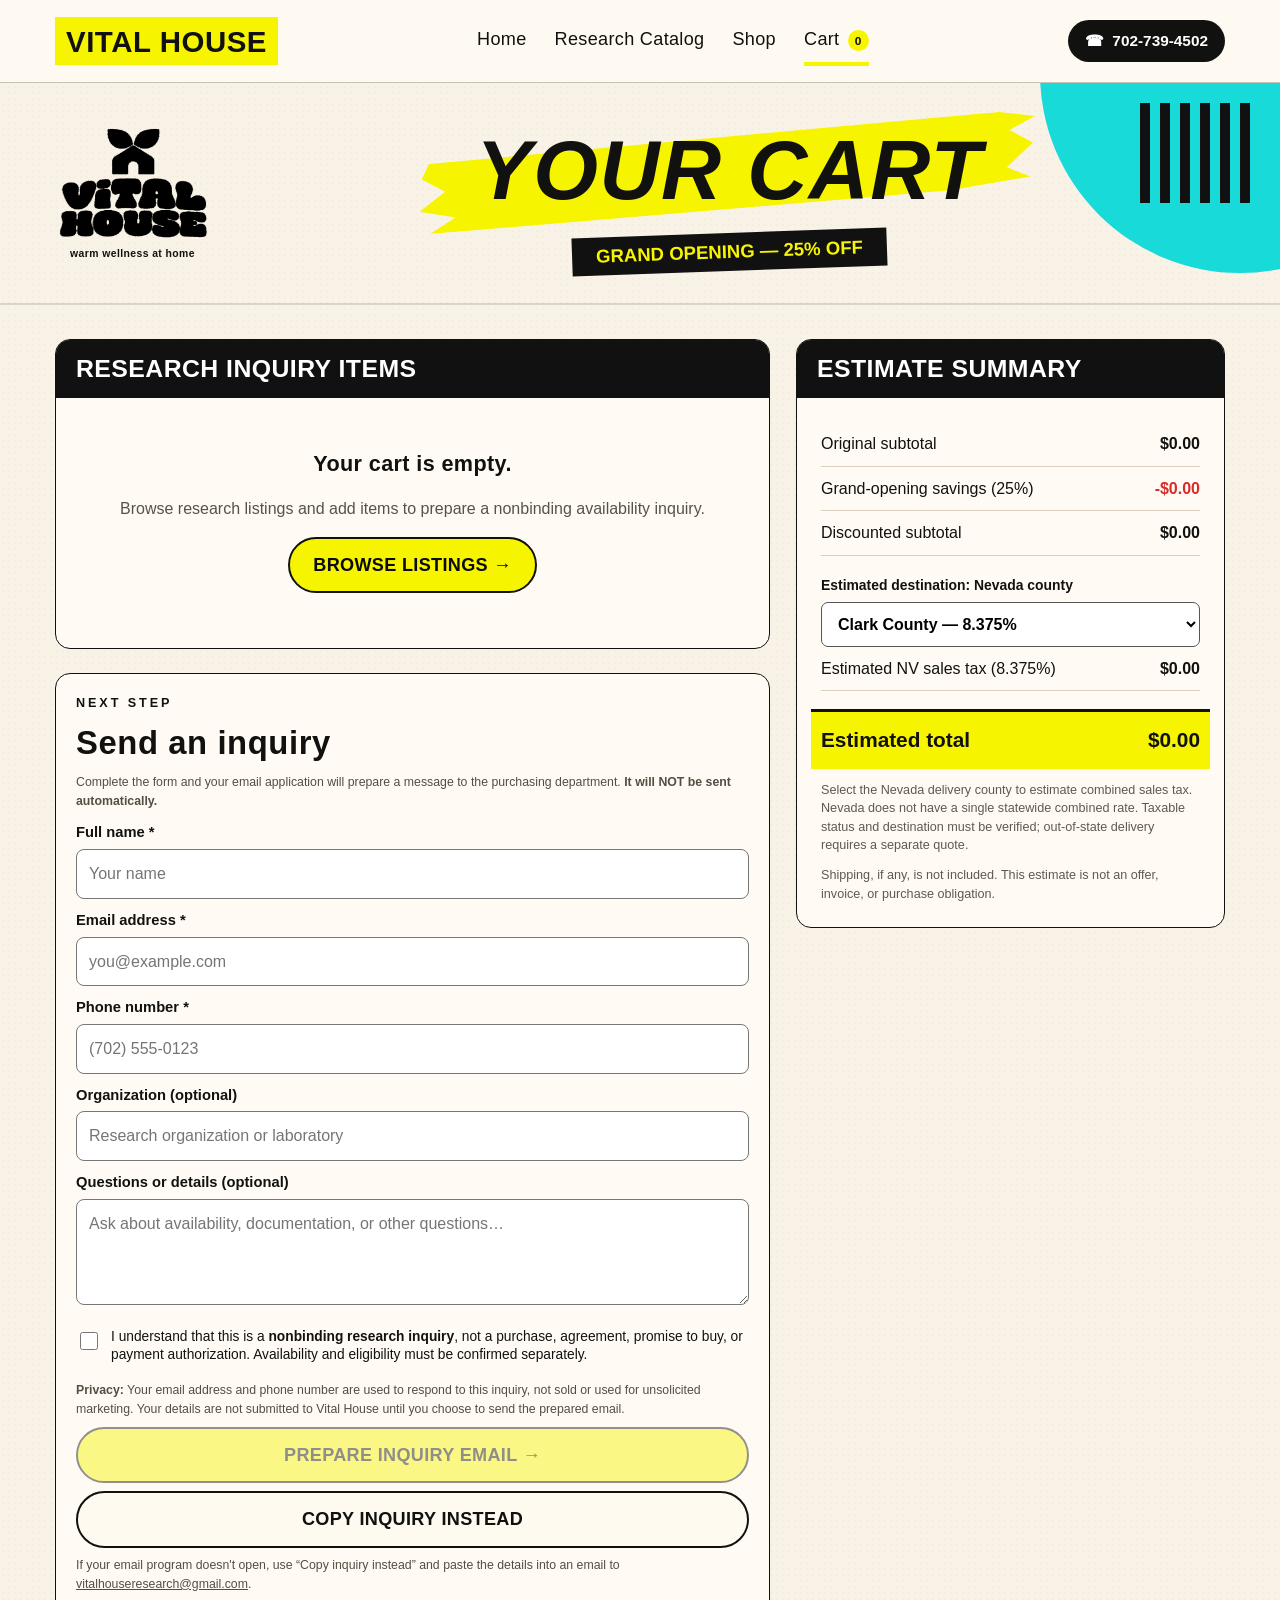
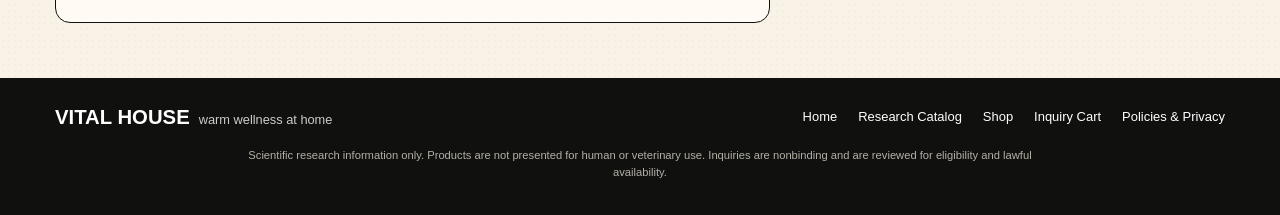
==== commit dea06107: "Add files via upload" ====
--- a/cart.html
+++ b/cart.html
@@ -1 +1,30 @@
-<!DOCTYPE html><html lang="en"><head><meta charset="UTF-8"><meta name="viewport" content="width=device-width,initial-scale=1"><meta name="theme-color" content="#fbf5e8"><meta name="description" content="Vital House research catalog, grand opening 25% promotion and nonbinding product inquiries for qualified laboratories."><link rel="icon" href="original-logo-transparent.png"><link rel="stylesheet" href="styles.css"><script defer src="app.js"></script><title>Cart | Vital House</title></head><body data-page="cart"><div class="site-shell"><header class="site-header"><a class="header-mark" href="index.html" aria-label="Vital House home">VITAL HOUSE</a><nav class="nav-links" aria-label="Main navigation"><a href="index.html" data-page="home">HOME</a><a href="catalog.html" data-page="catalog">RESEARCH CATALOG</a><a href="shop.html" data-page="shop">SHOP</a><a href="cart.html" data-page="cart">CART <span id="cartCount">0</span></a></nav><a class="header-call" href="tel:+17027394502"><span aria-hidden="true">☎</span> CALL 702-739-4502</a></header><main class="cart-main"><section class="page-heading"><img src="original-logo-transparent.png" class="subpage-logo" alt="Original Vital House logo"><div><span class="eyebrow">GRAND OPENING • 25% OFF</span><h1>YOUR <em>INQUIRY CART</em></h1><p>Review quantities and estimated totals, then email your nonbinding inquiry to Vital House.</p></div></section><div class="cart-grid"><section class="cart-left"><div class="cart-section-title"><h2>YOUR SELECTED ITEMS</h2><a href="shop.html">← Keep browsing</a></div><div id="cartItems"></div><section class="cart-tax"><h3>SHIPPING DESTINATION & ESTIMATED TAX</h3><label for="taxRegion">Destination county for Nevada sales tax estimate</label><select id="taxRegion" name="taxRegion"><option value="Clark" selected>Clark County (Las Vegas / Henderson) · 8.375%</option><option value="Carson City">Carson City · 7.60%</option><option value="Churchill">Churchill County · 7.60%</option><option value="Douglas">Douglas County · 7.10%</option><option value="Elko">Elko County · 7.10%</option><option value="Esmeralda">Esmeralda County · 6.85%</option><option value="Eureka">Eureka County · 6.85%</option><option value="Humboldt">Humboldt County · 6.85%</option><option value="Lander">Lander County · 7.10%</option><option value="Lincoln">Lincoln County · 7.10%</option><option value="Lyon">Lyon County · 7.10%</option><option value="Mineral">Mineral County · 6.85%</option><option value="Nye">Nye County · 7.60%</option><option value="Pershing">Pershing County · 7.10%</option><option value="Storey">Storey County · 7.60%</option><option value="Washoe">Washoe County (Reno) · 8.265%</option><option value="White Pine">White Pine County · 7.725%</option><option value="outside">Outside Nevada / unknown · tax to be confirmed</option></select><p class="small-note">Tax shown is an estimate based on your selected Nevada county and assumes the merchandise is taxable. Final tax, shipping and eligibility are reviewed before any transaction.</p></section></section><aside class="cart-aside"><h2>INQUIRY SUMMARY</h2><div id="cartTotals"></div><div class="cart-promo">YOUR GRAND OPENING DISCOUNT <b>25% OFF</b></div><p class="small-note">No payment information is collected on this website. This cart does not constitute a purchase.</p></aside></div><section class="inquiry-section"><div class="inquiry-heading"><h2>SEND A <span>NONBINDING</span> INQUIRY</h2><p>Your request opens an email draft that you must send yourself. Our purchasing department can follow up by phone or email to discuss eligibility and next steps.</p></div><form id="inquiryForm"><div class="form-row"><label>Full name <em>*</em><input name="name" autocomplete="name" required placeholder="Your name"></label><label>Email <em>*</em><input name="email" type="email" autocomplete="email" required placeholder="you@example.com"></label></div><div class="form-row"><label>Phone number <em>*</em><input name="phone" type="tel" autocomplete="tel" required placeholder="(702) 555-0123"></label><label>Organization / laboratory (optional)<input name="organization" autocomplete="organization" placeholder="Organization"></label></div><label>Additional questions (optional)<textarea name="questions" rows="4" placeholder="Anything you'd like our team to know?"></textarea></label><label class="checkbox-line"><input type="checkbox" required> <span>I understand this is a nonbinding inquiry only, not an order or commitment to buy, and that all items are for lawful laboratory research only. <em>*</em></span></label><p class="privacy-note">Your email and phone number are requested solely to respond about this inquiry. Vital House states it will not sell your contact details or use them for unrelated solicitation. See <a href="policies.html">Privacy & policies</a>.</p><div class="inquiry-buttons"><button class="pill pill-yellow" type="submit">PREPARE EMAIL INQUIRY →</button><button class="pill pill-black" id="copyInquiry" type="button">COPY INQUIRY DETAILS</button></div><p id="mailStatus" role="status" aria-live="polite"></p></form></section></main><footer class="site-footer"><div class="footer-left"><span class="brand-name">VITAL HOUSE</span><span> · warm wellness at home</span></div><div class="footer-right">For laboratory research only. Not for human or veterinary use. <a href="policies.html">Policies & privacy</a></div></footer></div></body></html>+<!doctype html>
+<html lang="en"><head>
+<meta charset="UTF-8"/><meta name="viewport" content="width=device-width,initial-scale=1"/>
+<meta name="theme-color" content="#f8f2e7"/>
+<title>Inquiry Cart | Vital House</title><meta name="description" content="Review research inquiry items, estimate Nevada destination tax, and prepare a nonbinding availability inquiry email."/>
+<link rel="stylesheet" href="styles.css"/><script defer src="app.js"></script>
+<link rel="icon" href="logo-original-transparent.png" type="image/png"/>
+</head><body><div class="site">
+<a href="#content" class="skip">Skip to main content</a>
+<header class="header">
+ <a href="index.html" class="mast-name" aria-label="Vital House home">VITAL HOUSE</a>
+ <button type="button" id="menu-toggle" class="mobile-toggle" aria-expanded="false" aria-controls="main-nav">☰ Menu</button>
+ <nav class="nav" id="main-nav" aria-label="Main navigation"><a class="nav-link " href="index.html">Home</a><a class="nav-link " href="catalog.html">Research Catalog</a><a class="nav-link " href="shop.html">Shop</a><a class="nav-link cart-nav" href="cart.html" aria-current="page">Cart <span class="cart-count" aria-live="polite">0</span></a></nav>
+ <a class="phone-pill" href="tel:+17027394502" aria-label="Call Vital House at 702-739-4502">☎ &nbsp;702-739-4502</a>
+</header>
+<main id="content"><section class="page-hero"><span class="decor-circle" aria-hidden="true"></span><div class="stripe-set" aria-hidden="true"></div><div class="container"><div class="logo-wrap"><img class="brand-logo" src="logo-original-transparent.png" alt="Vital House original house-and-leaves logo"/><p class="brand-tagline">warm wellness at home</p></div><div class="page-heading"><h1><span class="brush">YOUR CART</span></h1><div class="promo-sash">GRAND OPENING — 25% OFF</div></div></div></section><div class="container cart-layout"><section><div class="cart-box"><h2 class="box-title">Research inquiry items</h2><div id="cart-lines" aria-live="polite"></div><div class="empty-cart" id="empty-cart" hidden><h3>Your cart is empty.</h3><p class="muted">Browse research listings and add items to prepare a nonbinding availability inquiry.</p><a class="btn btn-primary" href="shop.html">Browse listings →</a></div><div class="cart-actions" id="cart-actions"><a href="shop.html" class="btn btn-light btn-small">← Continue browsing</a><button type="button" class="link-button" id="clear-cart">Clear cart</button></div></div>
+<section class="form-section"><form class="inquiry-form" id="inquiry-form"><p class="eyebrow">Next step</p><h2>Send an inquiry</h2><p class="form-note">Complete the form and your email application will prepare a message to the purchasing department. <strong>It will NOT be sent automatically.</strong></p>
+<div class="field"><label for="fullName">Full name *</label><input id="fullName" name="fullName" autocomplete="name" required maxlength="90" placeholder="Your name"/></div>
+<div class="field"><label for="email">Email address *</label><input id="email" name="email" autocomplete="email" type="email" required maxlength="150" placeholder="you@example.com"/></div>
+<div class="field"><label for="phone">Phone number *</label><input id="phone" name="phone" autocomplete="tel" type="tel" required minlength="7" maxlength="30" placeholder="(702) 555-0123"/></div>
+<div class="field"><label for="organization">Organization (optional)</label><input id="organization" name="organization" maxlength="100" placeholder="Research organization or laboratory"/></div>
+<div class="field"><label for="message">Questions or details (optional)</label><textarea id="message" name="message" maxlength="1200" placeholder="Ask about availability, documentation, or other questions…"></textarea></div>
+<label class="check-line"><input type="checkbox" name="agree" required/><span>I understand that this is a <strong>nonbinding research inquiry</strong>, not a purchase, agreement, promise to buy, or payment authorization. Availability and eligibility must be confirmed separately.</span></label>
+<p class="form-note"><strong>Privacy:</strong> Your email address and phone number are used to respond to this inquiry, not sold or used for unsolicited marketing. Your details are not submitted to Vital House until you choose to send the prepared email.</p>
+<button class="btn btn-primary btn-block" id="submit-inquiry" type="submit">Prepare inquiry email →</button><button class="btn btn-light btn-block" type="button" id="copy-inquiry" style="margin-top:8px">Copy inquiry instead</button>
+<div class="status-note" id="inquiry-status" role="status"></div><p class="form-note">If your email program doesn't open, use “Copy inquiry instead” and paste the details into an email to <a href="mailto:vitalhouseresearch@gmail.com">vitalhouseresearch@gmail.com</a>.</p>
+</form></section></section>
+<aside class="summary-box"><h2 class="box-title">Estimate summary</h2><div class="summary-body"><div class="summary-row"><span>Original subtotal</span><span class="value" id="original-total">$0.00</span></div><div class="summary-row discount"><span>Grand-opening savings (25%)</span><span class="value" id="savings-total">-$0.00</span></div><div class="summary-row"><span>Discounted subtotal</span><span class="value" id="discounted-total">$0.00</span></div><label for="tax-county" class="tax-label">Estimated destination: Nevada county</label><select id="tax-county" class="tax-select" aria-describedby="tax-help"><option value="Clark">Clark County — 8.375%</option></select><div class="summary-row"><span>Estimated NV sales tax (<span id="tax-rate-label">8.375%</span>)</span><span class="value" id="tax-total">$0.00</span></div><div class="summary-row total"><span>Estimated total</span><span id="grand-total">$0.00</span></div><p class="summary-note" id="tax-help">Select the Nevada delivery county to estimate combined sales tax. Nevada does not have a single statewide combined rate. Taxable status and destination must be verified; out-of-state delivery requires a separate quote.</p><p class="summary-note">Shipping, if any, is not included. This estimate is not an offer, invoice, or purchase obligation.</p></div></aside></div></main>
+<footer class="footer"><div class="container footer-grid"><div><span class="footer-name">VITAL HOUSE</span><span class="footer-tag">warm wellness at home</span></div><nav class="footer-links" aria-label="Footer"><a href="index.html">Home</a><a href="catalog.html">Research Catalog</a><a href="shop.html">Shop</a><a href="cart.html">Inquiry Cart</a><a href="policies.html">Policies &amp; Privacy</a></nav></div><p class="footer-small">Scientific research information only. Products are not presented for human or veterinary use. Inquiries are nonbinding and are reviewed for eligibility and lawful availability.</p></footer>
+</div></body></html>
--- a/styles.css
+++ b/styles.css
@@ -1,13 +1,32 @@
-:root{--cream:#f8f0df;--paper:#fcf8ed;--ink:#090b0a;--yellow:#eeff00;--gold:#c59a52;--teal:#05d4d6;--muted:#565853;--red:#c31e21;--line:#292a26;--shadow:0 12px 44px rgba(0,0,0,.11)}
-*{box-sizing:border-box}html{scroll-behavior:smooth}body{margin:0;background:#141515;color:var(--ink);font-family:Arial,Helvetica,sans-serif;-webkit-font-smoothing:antialiased;font-size:16px}a{color:inherit;text-decoration:none}button,input,textarea,select{font:inherit}button{cursor:pointer}.site-shell{max-width:1250px;margin:24px auto;background:var(--cream);overflow:hidden;box-shadow:0 6px 80px #0008;border-radius:15px;min-height:85vh;position:relative}.site-shell:before{content:"";position:absolute;inset:0;pointer-events:none;z-index:10;background-image:url("data:image/svg+xml,%3Csvg viewBox='0 0 200 200' xmlns='http://www.w3.org/2000/svg'%3E%3Cfilter id='n'%3E%3CfeTurbulence type='fractalNoise' baseFrequency='.8' numOctaves='3' stitchTiles='stitch'/%3E%3C/filter%3E%3Crect width='100%25' height='100%25' filter='url(%23n)' opacity='.22'/%3E%3C/svg%3E");background-size:210px 210px;opacity:.12;mix-blend-mode:multiply}.site-shell>*,.site-shell>* *{position:relative}header.site-header{height:84px;display:flex;align-items:center;justify-content:space-between;gap:25px;padding:12px 33px;background:#fffaf0;border-bottom:2px solid #e6dfd2;z-index:12}.header-mark{display:inline-block;font-family:Impact,'Arial Black',Arial,sans-serif;font-size:34px;font-weight:950;line-height:1;padding:8px 14px;background:var(--yellow);white-space:nowrap;letter-spacing:-.6px}.nav-links{display:flex;gap:31px;align-items:center;margin-left:auto;font-weight:900;font-size:15px}.nav-links a{white-space:nowrap;padding:7px 0;border-bottom:4px solid transparent}.nav-links a.active{border-bottom-color:var(--yellow)}.nav-links a:hover{border-bottom-color:var(--teal)}#cartCount{display:inline-grid;place-items:center;border-radius:100px;background:var(--yellow);min-width:23px;height:23px;font-size:12px;padding:2px}.header-call{background:#070809;color:#fff;padding:12px 18px;border-radius:100px;font-weight:950;font-size:15px;white-space:nowrap;box-shadow:0 2px 4px #0002}.header-call span{font-size:19px}.site-footer{display:flex;justify-content:space-between;gap:20px;align-items:center;background:#0e0f0e;color:#fff;padding:22px 36px;min-height:78px;font-size:13px;flex-wrap:wrap}.footer-left{font-size:15px}.brand-name{font-weight:900}.footer-right{font-size:12px}.footer-right a{border-bottom:1px solid #c2c2ba}
-/* Home page: original graphic hierarchy, real editable text, actual vial photographs */
-.home-hero{min-height:615px;display:grid;grid-template-columns:48% 52%;overflow:hidden;background:radial-gradient(circle at 100% 5%,#fff8e6,transparent 30%),var(--cream)}.hero-copy{display:flex;flex-direction:column;align-items:center;justify-content:flex-start;z-index:3;padding:26px 6px 12px 22px}.hero-logo{width:min(78%,350px);height:185px;object-fit:contain;mix-blend-mode:multiply;margin:-8px auto -12px}.grand-title{margin:1px 0 2px;position:relative;z-index:2;display:flex;flex-direction:column;align-items:center;transform:rotate(-7deg);font-family:'Lobster Two','Brush Script MT','Segoe Script',cursive;font-weight:900;font-style:italic;color:#020302;letter-spacing:-5px;line-height:.87;font-size:clamp(64px,8.1vw,120px);padding:22px 26px 10px;text-shadow:1px 2px 0 #0001}.grand-title:before{content:'';position:absolute;inset:16% -1% 2%;background:var(--yellow);transform:skewY(-6deg);clip-path:polygon(0 8%,86% 0,100% 11%,95% 91%,28% 99%,0 91%,5% 70%);z-index:-1}.grand-title span+span{margin-left:-18px}.off-paint{align-self:center;transform:rotate(-7deg);font-family:Impact,'Arial Black',sans-serif;font-weight:900;letter-spacing:-.5px;font-style:italic;font-size:clamp(42px,5.2vw,74px);color:#fff;text-shadow:1px 1px 0 #fff2;padding:8px 32px 6px;background:#0b0b0b;clip-path:polygon(0 14%,98% 0,94% 92%,3% 100%);white-space:nowrap}.off-paint i{position:absolute;height:8px;background:var(--yellow);bottom:5px;left:34%;width:56%;border-radius:30px;transform:rotate(-2deg)}.tagline{text-align:center;font-weight:950;font-size:19px;line-height:1.34;letter-spacing:3px;margin:18px 0 5px}.tagline-line{height:7px;width:78px;background:var(--yellow);border-bottom:2px solid #111}.bottle-stage{position:relative;overflow:hidden;min-width:0;min-height:615px;isolation:isolate;background:linear-gradient(110deg, transparent 0 28%,rgba(0,0,0,0) 28%)}.stage-glow{position:absolute;right:-18%;top:0;width:105%;height:83%;border-radius:0 0 0 100%;background:var(--teal);clip-path:polygon(8% 0,100% 0,100% 100%,45% 94%,11% 51%)}.stage-glow:before{content:"";position:absolute;top:-33%;left:-28%;height:63%;width:85%;border-radius:50%;background:var(--yellow)}.stage-glow:after{content:'';position:absolute;right:0;top:25%;width:54%;height:100%;background:#050505;clip-path:ellipse(28% 32% at 79% 27%)}.stage-dots{position:absolute;top:11px;right:24%;width:90px;height:98px;background-image:radial-gradient(#070707 2.3px,transparent 3px);background-size:16px 16px}.stage-stripes{position:absolute;right:3%;top:0;height:33%;width:55px;background:repeating-linear-gradient(90deg,#090909 0 11px,transparent 11px 19px);mix-blend-mode:multiply}.stage-block{position:absolute;bottom:-20px;z-index:2;background:linear-gradient(130deg,#b1a99c,#e9e2d3 39%,#a99f91 100%);box-shadow:inset -18px 0 28px #756b5c33,0 8px 10px #13111144;border:1px solid #b7ac9f}.block-a{left:4%;width:39%;height:195px}.block-b{left:35%;width:37%;height:345px}.block-c{right:2%;width:36%;height:155px}.vial{position:absolute;z-index:4;object-fit:contain;filter:drop-shadow(11px 16px 7px #0006)}.vial-a{left:8%;bottom:165px;width:30%;height:310px}.vial-b{left:39%;bottom:290px;width:29%;height:310px}.vial-c{right:5%;bottom:121px;width:31%;height:330px}.feature-strip{display:grid;grid-template-columns:repeat(4,1fr);background:#070909;color:#fff;padding:24px 25px 23px}.feature{display:flex;flex-direction:column;align-items:center;gap:9px;justify-content:center;text-align:center;border-right:1px solid #dadbd3;min-height:102px;font-weight:900;font-size:15px;line-height:1.15}.feature:last-child{border-right:0}.feature svg{width:55px;height:55px;fill:none;stroke:var(--yellow);stroke-width:1.7;stroke-linecap:round;stroke-linejoin:round}.home-bottom{text-align:center;padding:25px 28px 35px;background:radial-gradient(circle at 0% 100%,var(--teal) 0 8%,transparent 8.1%),radial-gradient(circle at 100% 15%,var(--teal) 0 6%,transparent 6.1%),var(--cream);}.phone-oval{display:inline-flex;align-items:center;gap:17px;font-size:34px;font-weight:900;letter-spacing:1px;color:#fff;background:#050605;border:4px solid var(--yellow);border-radius:100px;padding:5px 26px 5px 12px}.phone-round{background:#fff;color:#101010;border-radius:50%;display:grid;place-items:center;height:47px;width:47px;font-size:27px}.home-slogan{font-weight:900;font-size:18px;letter-spacing:5px;margin:3px 0 12px}.micro-disclaimer{max-width:730px;margin:8px auto 24px;font-size:11px;line-height:1.4;font-weight:750;letter-spacing:.3px}.home-ctas{display:flex;gap:28px;justify-content:center;align-items:center}.pill{display:inline-flex;align-items:center;justify-content:center;gap:8px;text-align:center;min-height:52px;padding:12px 24px;border-radius:100px;border:2px solid #101110;font-size:15px;font-weight:900;text-transform:uppercase;transition:transform .16s,filter .16s;cursor:pointer}.pill:hover{transform:translateY(-2px);filter:brightness(.97)}.pill-black{background:#090b0a;color:#fff}.pill-yellow{background:var(--yellow);color:#000}.pill span{font-size:21px}
-/* Catalog */
-.catalog-main,.shop-main,.cart-main,.policies-main{background:var(--cream)}.catalog-hero{min-height:245px;display:grid;grid-template-columns:27% 51% 22%;align-items:center;overflow:hidden;padding:22px 24px;position:relative;border-bottom:1px solid #b8b2a8}.catalog-logo-col,.shop-logo-col{z-index:2;display:flex;flex-direction:column;align-items:center;justify-content:center}.catalog-logo,.shop-logo{display:block;width:89%;height:168px;object-fit:contain;mix-blend-mode:multiply}.slogan-small{font-size:14px;font-weight:800;letter-spacing:1.7px}.catalog-heading{text-align:center;z-index:2}.catalog-heading h1,.shop-headline h1{display:inline-block;transform:skew(-8deg) rotate(-3deg);position:relative;z-index:1;font-family:Impact,'Arial Black',sans-serif;letter-spacing:1px;font-style:italic;line-height:.9;font-size:clamp(54px,6vw,88px);margin:10px 0 7px;padding:16px 36px 10px}.catalog-heading h1:before,.shop-headline h1:before{content:"";position:absolute;inset:2% -5%;background:var(--yellow);z-index:-1;clip-path:polygon(2% 10%,100% 0%,96% 94%,0% 100%)}.promo-dark{display:table;margin:0 auto;background:#070707;color:white;font-weight:950;font-style:italic;font-size:clamp(17px,2vw,26px);padding:7px 20px;transform:rotate(-1deg);clip-path:polygon(0 18%,100% 0,97% 100%,1% 92%)}.promo-dark mark{background:none;color:var(--yellow)}.header-decor{position:absolute;right:0;top:0;height:100%;width:30%;background:radial-gradient(circle at 73% 5%,var(--teal) 0 40%,transparent 40.4%)}.header-decor:before{content:'';position:absolute;right:0;bottom:28%;height:45px;width:135px;background:repeating-linear-gradient(0deg,#060606 0 6px,transparent 6px 14px)}.catalog-table-wrap{padding:27px 44px 23px}.catalog-table{border:1.5px solid #444;overflow:hidden;border-radius:12px}.catalog-card{display:grid;grid-template-columns:29% 71%;align-items:center;padding:10px 20px;border-bottom:1px solid #d9cfbf;min-height:64px}.catalog-card:last-child{border-bottom:0}.catalog-card>div{display:flex;align-items:baseline;gap:10px;border-right:5px solid var(--yellow);padding-right:14px}.catalog-card h3{font-family:Impact,'Arial Black',sans-serif;font-size:25px;letter-spacing:.15px;line-height:1.1;margin:0}.catalog-card small{font-size:12px;font-weight:700;color:#65615a}.catalog-card p{font-size:14px;line-height:1.4;margin:0;padding:0 0 0 24px;font-weight:700}.catalog-disclaimer{font-size:11px;font-weight:750;text-align:center;margin:16px 0}.catalog-bottom-cta{display:flex;justify-content:space-between;align-items:center;gap:30px;padding:28px 45px;border-top:8px solid #070707;background:var(--cream)}.catalog-bottom-cta b{font:32px Impact,'Arial Black',sans-serif}.catalog-bottom-cta p{margin:5px 0}.community-band{display:grid;grid-template-columns:42% 58%;min-height:230px;background:#070707;color:white}.community-band>img{width:100%;height:230px;object-fit:cover}.community-band>div{align-self:center;padding:35px 45px}.community-band b{font:38px Impact,'Arial Black',sans-serif;letter-spacing:.8px}.community-band p{font-size:24px;margin:8px 0 10px;color:var(--yellow)}.community-band small{font-size:12px;color:#d1d1d1}
-/* Shop */
-.shop-hero{min-height:266px;display:grid;grid-template-columns:23% 48% 29%;align-items:center;overflow:hidden;padding:8px 30px;background:radial-gradient(circle at 97% 8%,var(--teal) 0 15%,transparent 15.3%),var(--cream);border-bottom:4px solid #111}.shop-headline{text-align:center;z-index:2}.shop-headline h1{font-size:clamp(100px,12vw,155px);padding:2px 36px;margin:0 0 7px}.shop-vials{height:250px;position:relative;min-width:0}.shop-vials:after{content:'';position:absolute;top:12px;right:0;width:90px;height:50px;background:repeating-linear-gradient(0deg,#030303 0 6px,transparent 6px 14px)}.mini-vial{position:absolute;z-index:2;object-fit:contain;bottom:18px;filter:drop-shadow(6px 9px 5px #0006)}.mini-left{height:140px;width:31%;left:7%}.mini-middle{height:201px;width:38%;left:32%}.mini-right{height:143px;width:31%;right:2%}.shop-vial-stage{position:absolute;bottom:0;left:5%;height:42px;width:94%;background:linear-gradient(135deg,#e1d8cc,#aaa092);border:1px solid #9b9185}.shop-content{padding:28px 34px 30px}.shop-bar{display:flex;justify-content:space-between;align-items:center;gap:20px;font-size:13px;font-weight:800;padding-bottom:17px}.shop-bar strong{background:var(--yellow);border-radius:4px;margin-left:10px;padding:5px 8px}.product-grid{display:grid;grid-template-columns:repeat(5,minmax(0,1fr));gap:15px}.product-card{min-width:0;border:1.5px solid #111;border-radius:13px;text-align:center;padding:16px 9px 13px;display:flex;flex-direction:column;align-items:center;background:#fff8ee}.product-card h3{font-family:Impact,'Arial Black',sans-serif;font-weight:900;font-size:25px;line-height:1.02;margin:0 0 3px;overflow-wrap:anywhere}.product-card .size{font-size:17px;font-weight:800;margin:0 0 15px}.prices{display:flex;align-items:center;justify-content:center;flex-wrap:wrap;gap:10px;font-size:17px;font-weight:900;margin:auto 0 9px}.prices del{color:#121212}.prices strong{color:var(--red);font-size:20px}.controls{width:100%;display:flex;flex-direction:column;gap:8px}.qty-label{display:flex;gap:7px;align-items:center;justify-content:center;font-weight:800;font-size:12px}.qty{width:58px;max-width:100%;text-align:center;border:1px solid #aaa;border-radius:7px;padding:7px 5px;background:white;font-weight:750;font-size:15px}.btn-add{border:1px solid #111;border-radius:99px;background:var(--yellow);font-weight:950;padding:11px 4px;font-size:13px;transition:.2s}.btn-add:hover{filter:brightness(.96);transform:translateY(-1px)}.btn-add.just-added{background:#d4f5e0}.shop-bottom{display:flex;justify-content:space-between;align-items:center;gap:20px;margin-top:25px;padding-top:20px;border-top:1px solid #c6bdb0}.shop-bottom p{font-size:12px;max-width:450px}
-/* Cart and legal pages */
-.cart-main,.policies-main{min-height:70vh;padding-bottom:48px}.page-heading{display:grid;grid-template-columns:200px 1fr;gap:20px;padding:32px 42px 27px;align-items:center;border-bottom:4px solid #090909;background:radial-gradient(circle at 97% 0,var(--teal) 0 17%,transparent 17.4%),var(--cream)}.subpage-logo{width:190px;max-height:170px;object-fit:contain;mix-blend-mode:multiply}.eyebrow{font-size:14px;font-weight:950;letter-spacing:2px;background:var(--yellow);padding:5px 9px}.page-heading h1{font:clamp(48px,6vw,74px) Impact,'Arial Black',sans-serif;letter-spacing:1px;margin:8px 0 5px}.page-heading h1 em{font-style:normal;background:var(--yellow);padding:0 9px}.page-heading p{font-weight:700;font-size:15px;margin:6px 0 0}.cart-grid{padding:36px;display:grid;grid-template-columns:minmax(0,1.65fr) minmax(285px,.85fr);gap:22px;align-items:start}.cart-left,.cart-aside,.inquiry-section,.policies-body{border:1.5px solid #151515;border-radius:12px;background:#fffaf0;padding:26px}.cart-section-title{display:flex;justify-content:space-between;align-items:center;gap:15px}.cart-section-title a{font-weight:900;font-size:13px;text-decoration:underline}.cart-left h2,.cart-aside h2,.inquiry-section h2,.policies-body h2{font:31px Impact,'Arial Black',sans-serif;letter-spacing:.5px;margin:0 0 17px}.cart-line{display:grid;grid-template-columns:minmax(0,1fr) 75px 95px 61px;gap:12px;align-items:center;padding:16px 0;border-bottom:1px solid #ded4c7}.cart-line h3{font-size:18px;font-weight:950;margin:0}.cart-line small{color:#5b5953}.cart-line strong{font-size:17px}.cart-line button{background:none;border:0;font-size:12px;text-decoration:underline;color:#9c1a16;padding:4px}.cart-empty{padding:42px 10px;text-align:center;font-size:15px}.cart-empty p{margin:0 0 20px}.cart-tax{margin-top:25px;padding:18px;border:1px solid #d9cebc;border-radius:9px;background:#f7efdf}.cart-tax h3{font-size:17px;margin:0 0 16px}.cart-tax label{display:block;font-weight:800;font-size:13px;margin:0 0 8px}.cart-tax select{width:100%;padding:12px;border:1px solid #999;border-radius:6px;background:#fff}.small-note{font-size:12px;line-height:1.5;color:#56524d}.totals-row{display:flex;justify-content:space-between;gap:20px;border-bottom:1px solid #d9d0c0;padding:12px 0;font-size:15px}.totals-row strong{white-space:nowrap}.totals-row.discount-row strong{color:#c11b20}.totals-row.final{font-size:20px;font-weight:950;border-bottom:0}.cart-promo{margin:20px 0;padding:15px 12px;text-align:center;font-weight:900;background:#111;color:#fff;border-radius:5px;font-size:15px}.cart-promo b{display:block;font-size:24px;color:var(--yellow);margin-top:4px}.inquiry-section{margin:0 36px}.inquiry-heading{display:flex;justify-content:space-between;align-items:start;gap:35px}.inquiry-heading h2{min-width:280px}.inquiry-heading h2 span{background:var(--yellow);padding:0 5px}.inquiry-heading p{font-size:13px;line-height:1.5;max-width:580px;margin:3px 0 20px}.form-row{display:grid;grid-template-columns:1fr 1fr;gap:18px}#inquiryForm>label,#inquiryForm .form-row>label{display:block;font-size:13px;font-weight:900;margin-bottom:19px}#inquiryForm input:not([type=checkbox]),#inquiryForm textarea{display:block;width:100%;background:#fff;border:1px solid #aaa;border-radius:6px;margin-top:7px;padding:12px;font-weight:500;font-size:15px;resize:vertical}#inquiryForm input:focus,#inquiryForm textarea:focus,.qty:focus{outline:3px solid #dded00;outline-offset:1px}#inquiryForm em{font-style:normal;color:#ad1515}.checkbox-line{display:flex!important;gap:10px;align-items:flex-start;font-weight:600!important;line-height:1.45}.checkbox-line input{width:18px;height:18px;flex:0 0 18px;accent-color:#090909;margin:0}.privacy-note{font-size:12px;margin:4px 0 23px;line-height:1.5}.privacy-note a{border-bottom:1px solid}.inquiry-buttons{display:flex;gap:13px;flex-wrap:wrap}.inquiry-buttons .pill{font-size:13px}#mailStatus{font-size:13px;font-weight:800;min-height:16px}.policies-body{margin:30px 36px;max-width:950px;padding:35px 46px}.policies-body h2{margin:28px 0 8px}.policies-body h2:first-child{margin-top:0}.policies-body p{line-height:1.65;font-size:15px}.policies-body a{text-decoration:underline}
-@media(max-width:1060px){.site-shell{margin:0;border-radius:0}.site-header{gap:15px!important;padding:11px 22px!important}.header-mark{font-size:28px}.nav-links{gap:17px;font-size:12px}.header-call{font-size:12px;padding:10px}.home-hero{min-height:560px}.bottle-stage{min-height:560px}.hero-logo{height:155px}.grand-title{font-size:clamp(56px,8.2vw,100px)}.tagline{font-size:16px}.product-grid{gap:10px}.product-card h3{font-size:22px}.catalog-card h3{font-size:21px}}
-@media(max-width:760px){.site-header{height:auto!important;display:grid!important;grid-template-columns:1fr auto;gap:10px!important;padding:13px 17px!important}.header-mark{font-size:24px;justify-self:start}.header-call{grid-column:2;grid-row:1;font-size:11px}.nav-links{grid-row:2;grid-column:1/-1;justify-content:space-between;width:100%;gap:8px;font-size:12px;padding:4px 0 0}.nav-links a{padding:6px 0 4px}.home-hero{grid-template-columns:1fr;min-height:0}.hero-copy{padding:22px 15px 4px}.hero-logo{width:250px;height:160px;margin:0 auto -13px}.grand-title{font-size:clamp(67px,15vw,100px);margin:0}.off-paint{font-size:clamp(44px,11vw,72px)}.tagline{margin:13px 0 5px}.bottle-stage{min-height:440px}.stage-glow{height:96%}.vial-a{bottom:128px;height:235px}.vial-b{bottom:201px;height:235px}.vial-c{bottom:90px;height:245px}.block-a{height:155px}.block-b{height:245px}.block-c{height:120px}.feature-strip{padding:16px 6px}.feature{font-size:10px;min-height:85px}.feature svg{width:37px;height:37px}.home-bottom{padding:20px 13px 30px}.phone-oval{font-size:clamp(22px,6vw,31px);gap:8px;padding:5px 14px 5px 7px}.phone-round{width:35px;height:35px;font-size:20px}.home-slogan{font-size:13px;letter-spacing:3px}.home-ctas{gap:10px;flex-wrap:wrap}.pill{min-height:46px;padding:12px 18px;font-size:12px}.catalog-hero{grid-template-columns:31% 69%;min-height:180px;padding:15px 12px}.catalog-logo{height:95px;width:100%}.slogan-small{font-size:9px;letter-spacing:0}.catalog-heading h1{font-size:clamp(42px,9vw,68px);margin:0}.promo-dark{font-size:12px}.header-decor{width:15%}.catalog-table-wrap{padding:15px 12px 25px}.catalog-card{grid-template-columns:40% 60%;min-height:68px;padding:9px 10px}.catalog-card>div{display:block;padding-right:6px}.catalog-card h3{font-size:17px}.catalog-card small{display:block;font-size:10px}.catalog-card p{font-size:11px;padding-left:10px}.catalog-bottom-cta{padding:24px 17px;flex-direction:column;align-items:start;gap:10px}.catalog-bottom-cta b{font-size:25px}.community-band{grid-template-columns:1fr}.community-band>img{height:220px}.community-band>div{padding:22px}.community-band b{font-size:30px}.shop-hero{grid-template-columns:28% 47% 25%;min-height:155px;padding:6px 9px}.shop-logo{height:90px;width:100%}.shop-headline h1{font-size:clamp(65px,12vw,100px);padding:4px 8px}.shop-headline .promo-dark{font-size:clamp(9px,2.4vw,13px);padding:5px}.shop-vials{height:145px}.mini-left{height:80px}.mini-middle{height:115px}.mini-right{height:80px}.shop-vials:after{display:none}.shop-content{padding:13px 11px 23px}.shop-bar{font-size:11px}.shop-bar>span:last-child{font-size:10px;text-align:right}.product-grid{grid-template-columns:repeat(2,minmax(0,1fr));gap:10px}.product-card{padding:14px 7px}.product-card h3{font-size:21px}.prices{font-size:14px}.prices strong{font-size:18px}.shop-bottom{flex-direction:column;align-items:stretch}.shop-bottom .pill{align-self:center}.page-heading{grid-template-columns:90px 1fr;gap:12px;padding:20px 16px}.subpage-logo{width:100%}.page-heading h1{font-size:clamp(31px,7vw,53px)}.page-heading .eyebrow{font-size:10px}.page-heading p{font-size:12px}.cart-grid{grid-template-columns:1fr;padding:16px;gap:14px}.cart-left,.cart-aside{padding:18px}.inquiry-section{margin:0 16px;padding:20px}.inquiry-heading{display:block}.inquiry-heading h2{min-width:0;font-size:26px}.form-row{grid-template-columns:1fr;gap:0}.cart-line{grid-template-columns:minmax(0,1fr) 60px 76px 53px;gap:7px}.cart-line h3{font-size:14px}.cart-line strong{font-size:13px}.cart-line .qty{width:54px}.policies-body{margin:16px;padding:21px}.site-footer{padding:18px;gap:7px}.footer-left{font-size:13px}}
-@media(max-width:370px){.header-mark{font-size:20px}.header-call{font-size:9px}.nav-links{font-size:10px}.hero-logo{height:140px}.grand-title{font-size:58px}.product-card h3{font-size:18px}.catalog-heading h1{font-size:40px}}
+/* Vital House — clean-slate 2026. All artwork is local; no external dependencies. */
+:root{--ink:#11110f;--cream:#f8f2e7;--paper:#fffaf0;--yellow:#f7f400;--aqua:#17dad9;--gold:#c6a04e;--line:#c8c0af;--muted:#55534b;--red:#d72c28;--shadow:0 18px 45px rgba(23,20,11,.13)}
+*{box-sizing:border-box}html{scroll-behavior:smooth}body{margin:0;color:var(--ink);background:#121212;font-family:Arial,Helvetica,sans-serif;line-height:1.48}body::selection{background:var(--yellow);color:#111}button,input,textarea,select{font:inherit}button,a{-webkit-tap-highlight-color:transparent}button{cursor:pointer}a{color:inherit}a:focus-visible,button:focus-visible,input:focus-visible,select:focus-visible,textarea:focus-visible{outline:3px solid #009a99;outline-offset:3px}img{max-width:100%}h1,h2,h3,p{margin-top:0}h1,h2,h3{line-height:1.05}h1,h2,h3,.nav-link,.pill,.btn,.mast-name,.product-name{font-family:Impact,'Arial Narrow',Arial,sans-serif;letter-spacing:.018em}h1{font-size:clamp(3.5rem,7vw,6.5rem)}h2{font-size:clamp(2.25rem,4vw,4.4rem)}h3{font-size:1.35rem}
+.site{max-width:1292px;margin:0 auto;min-height:100vh;background:var(--cream);overflow:hidden;position:relative;isolation:isolate;box-shadow:0 5px 80px #0008}.site::before{content:"";position:absolute;inset:0;z-index:-1;pointer-events:none;background-image:radial-gradient(#7b664719 .72px,transparent .8px);background-size:6px 6px;opacity:.34}
+.container{width:min(1170px,calc(100% - 76px));margin-inline:auto}.skip{position:absolute;left:-100vw;top:0;background:#fff;padding:12px;z-index:90}.skip:focus{left:10px}
+.header{height:83px;display:flex;align-items:center;justify-content:space-between;gap:25px;border-bottom:1px solid #c8c2b8;background:#fffaf1;position:relative;z-index:50;padding:0 max(30px,calc((100% - 1170px)/2))}.mast-name{display:inline-flex;text-transform:uppercase;white-space:nowrap;background:var(--yellow);font-size:clamp(1.22rem,2.3vw,1.95rem);font-weight:900;line-height:1;padding:10px 11px 8px;text-decoration:none}.nav{display:flex;gap:28px;align-items:center}.nav-link{font-size:1.13rem;text-decoration:none;white-space:nowrap;padding:10px 0;border-bottom:4px solid transparent}.nav-link:hover,.nav-link[aria-current=page]{border-bottom-color:var(--yellow)}.nav-link.cart-nav{position:relative}.cart-count{display:inline-grid;place-items:center;background:var(--yellow);min-width:21px;height:21px;border-radius:15px;margin-left:3px;font:800 .74rem Arial}.phone-pill{background:var(--ink);color:white;border-radius:50px;text-decoration:none;font-weight:900;padding:10px 17px;white-space:nowrap;font-size:.96rem}.phone-pill:hover{background:#45402d}.mobile-toggle{display:none;border:2px solid var(--ink);border-radius:8px;background:var(--yellow);padding:7px 11px;font-weight:bold}
+.btn{display:inline-flex;align-items:center;justify-content:center;gap:12px;white-space:normal;border-radius:40px;border:2px solid var(--ink);font-size:1.13rem;line-height:1.13;padding:16px 23px;text-decoration:none;text-transform:uppercase;font-weight:900;min-height:52px;transition:transform .12s ease,box-shadow .12s ease}.btn:hover{transform:translateY(-2px);box-shadow:0 7px 0 #1112}.btn-primary{background:var(--yellow);color:#0b0b0a}.btn-dark{background:var(--ink);color:white}.btn-light{background:var(--paper);color:var(--ink)}.btn-small{padding:10px 13px;font-size:.92rem;min-height:42px}.btn-block{width:100%}.btn[disabled]{opacity:.45;cursor:not-allowed;transform:none}
+.eyebrow{text-transform:uppercase;font-weight:900;letter-spacing:.23em;font-size:.79rem}.muted{color:var(--muted)}.text-center{text-align:center}.accent{background:var(--yellow);padding:0 .16em}.brush{position:relative;display:inline-block;isolation:isolate}.brush::before{content:"";position:absolute;z-index:-1;inset:6% -4% 4% -5%;background:var(--yellow);transform:rotate(-4deg) skewX(-8deg);clip-path:polygon(1% 15%,94% 0,100% 8%,96% 23%,100% 40%,96% 68%,100% 81%,87% 91%,2% 100%,6% 82%,0 72%,4% 50%,0 33%)}.brush-black::before{background:#111}.brand-logo{display:block;width:100%;object-fit:contain}.logo-wrap{display:block;width:100%;max-width:265px}.brand-tagline{font-size:.88rem;font-weight:800;letter-spacing:.11em;white-space:nowrap;margin:6px 0 0;text-align:center}.decor-circle{position:absolute;display:block;border-radius:50%;pointer-events:none}.corner-dots{position:absolute;right:0;top:0;width:140px;height:125px;background-image:radial-gradient(#111 3px,transparent 3.5px);background-size:24px 24px;opacity:.94;pointer-events:none}.stripe-set{position:absolute;width:110px;height:100px;background:repeating-linear-gradient(90deg,#111 0,#111 10px,transparent 10px,transparent 20px);pointer-events:none}
+/* Home */
+.hero{position:relative;padding:45px 0 32px;min-height:620px;overflow:hidden}.hero>.decor-circle.first{width:420px;height:420px;right:9%;top:-250px;background:var(--yellow)}.hero>.decor-circle.second{width:410px;height:410px;right:-200px;top:130px;background:var(--aqua)}.hero>.stripe-set{right:2%;top:20px}.hero-grid{position:relative;display:grid;grid-template-columns:minmax(0,1.04fr) minmax(0,.96fr);align-items:center;min-height:570px;z-index:2}.hero-copy{padding:15px 0 10px;position:relative;z-index:5}.hero-copy .logo-wrap{width:250px;margin-left:10px}.hero-promo{margin-top:15px;max-width:580px}.hero-promo .script{font-family:'Brush Script MT','Segoe Script','Apple Chancery',cursive;font-size:clamp(5.5rem,10.6vw,9rem);font-weight:900;font-style:italic;letter-spacing:-.085em;line-height:.73;display:inline-block;position:relative;z-index:1;text-shadow:1px 0 #000;transform:rotate(-5deg);margin:40px 0 28px 17px}.hero-promo .discount{font-family:Impact,'Arial Black',sans-serif;transform:rotate(-7deg);background:var(--ink);color:white;width:max-content;font-size:clamp(3.6rem,6.6vw,6.4rem);letter-spacing:-.026em;line-height:1;padding:5px 24px 10px;margin:14px 0 20px 12px;box-shadow:7px 8px 0 var(--yellow)}.hero-copy .research-line{font-family:Impact,'Arial Black',sans-serif;font-size:1.18rem;letter-spacing:.26em;text-transform:uppercase;margin:28px 0 25px 16px;max-width:370px;line-height:1.45}.hero-actions{display:flex;gap:12px;flex-wrap:wrap;padding-left:3px}.hero-art{height:560px;position:relative;min-width:0;align-self:end}.hero-art::before{content:"";position:absolute;width:420px;height:460px;top:4px;right:-14px;background:radial-gradient(circle at 65% 50%,#18deda 0 42%,transparent 42%);opacity:.9}.hero-art .vial{position:absolute;z-index:3;width:clamp(155px,20vw,250px);height:auto;filter:drop-shadow(12px 14px 8px #2c241d33)}.hero-art .vial.vial-a{width:220px;left:16px;bottom:68px}.hero-art .vial.vial-b{width:252px;left:177px;bottom:175px}.hero-art .vial.vial-c{width:194px;right:-22px;bottom:22px}.pedestal{position:absolute;z-index:1;background:linear-gradient(95deg,#bfb4a6,#eee2d0 43%,#c6b8a8 76%,#a99a86);border:1px solid #a99f94;box-shadow:inset -16px -8px 25px #87775c22,16px 19px 16px #5b4b3026}.pedestal.a{width:235px;height:125px;bottom:5px;left:0}.pedestal.b{width:240px;height:235px;bottom:5px;left:191px}.pedestal.c{width:175px;height:85px;bottom:0;right:-25px}.hero-art .tiny-dots{position:absolute;top:70px;right:25px;width:80px;height:110px;background-image:radial-gradient(#111 2px,transparent 2px);background-size:16px 16px}.feature-band{display:grid;grid-template-columns:repeat(4,1fr);background:#101010;color:white;padding:22px 0;margin-top:4px}.feature{display:grid;place-items:center;text-align:center;min-height:96px;gap:8px;border-right:1px solid #747474;padding:0 10px}.feature:last-child{border:0}.feature svg{width:44px;height:44px;stroke:var(--yellow);stroke-width:2.2;fill:none;stroke-linecap:round;stroke-linejoin:round}.feature span{font-family:Impact,'Arial Narrow',Arial,sans-serif;line-height:1.12;letter-spacing:.06em;font-size:1.12rem}.promo-lower{padding:35px 0 45px;text-align:center;background:linear-gradient(108deg,var(--cream) 0 76%,#16e4df 76% 85%,var(--cream) 85%)}.call-panel{display:inline-flex;align-items:center;gap:18px;background:#0b0b0b;color:white;border-radius:50px;border:3px solid var(--yellow);padding:12px 30px;font-weight:900;font-size:clamp(1.6rem,4vw,2.8rem);text-decoration:none;line-height:1}.promo-lower .brand-tagline{font-size:.95rem;margin:12px 0 14px}.fineprint{font-size:.7rem;text-transform:uppercase;font-weight:700;max-width:750px;margin:0 auto 20px;line-height:1.6}.cta-pair{display:flex;justify-content:center;flex-wrap:wrap;gap:18px}.community-panel{display:grid;grid-template-columns:1.08fr .92fr;min-height:310px;background:#111;color:white}.community-panel img{width:100%;height:100%;object-fit:cover;display:block}.community-panel .community-text{padding:50px min(5vw,70px);display:flex;flex-direction:column;justify-content:center}.community-panel .community-text h2{font-size:clamp(2rem,4vw,3.6rem);margin:12px 0}.community-panel .community-text p{max-width:460px;color:#d4cfc5}.community-panel .community-text .eyebrow{color:var(--yellow)}
+/* Catalog and shop */
+.page-hero{position:relative;overflow:hidden;min-height:220px;border-bottom:2px solid #16161622}.page-hero .decor-circle{background:var(--aqua);width:400px;height:400px;right:-160px;top:-210px}.page-hero .stripe-set{right:30px;top:20px}.page-hero .container{display:flex;align-items:center;justify-content:space-between;position:relative;min-height:220px;gap:24px}.page-hero .logo-wrap{width:155px;flex:none}.page-hero .brand-tagline{font-size:.65rem;letter-spacing:.04em}.page-hero .page-heading{flex:1;text-align:center;position:relative;z-index:2}.page-heading h1{font-size:clamp(3.5rem,6.5vw,6.2rem);margin:10px 0 16px;font-style:italic}.page-heading h1 span{padding:2px 28px}.page-heading .promo-sash{display:inline-block;background:#111;color:var(--yellow);font-weight:900;text-transform:uppercase;transform:rotate(-2deg);padding:7px 24px;font-size:1.16rem;line-height:1.3}.page-hero .vial-header{position:relative;align-self:stretch;width:255px;flex:none;overflow:visible}.page-hero .vial-header img{position:absolute;width:140px;right:25px;bottom:-48px;filter:drop-shadow(6px 7px 4px #0002)}.page-hero .vial-header img:first-child{right:132px;width:111px;bottom:-65px}.page-hero .vial-header img:last-child{right:-15px;width:95px;bottom:-72px}
+.catalog-intro{padding:32px 0 10px;display:flex;justify-content:space-between;align-items:center;gap:28px}.catalog-intro p{max-width:740px;color:#4f4c45;margin:0}.catalog-list{margin:20px 0 55px;border:1.5px solid var(--ink);border-radius:15px;overflow:hidden;background:#fffaf2}.catalog-row{display:grid;grid-template-columns:35px minmax(130px,245px) minmax(0,1fr);align-items:center;gap:20px;padding:15px 25px;border-bottom:1px solid #d5cabb;min-height:65px}.catalog-row:last-child{border-bottom:0}.catalog-row:nth-child(even){background:#f7f0e2}.catalog-row .number{font:900 .9rem Arial;color:#88836c}.catalog-row .compound{font-family:Impact,'Arial Narrow',Arial,sans-serif;font-size:1.58rem;line-height:1.05}.catalog-row .description{border-left:4px solid var(--yellow);padding-left:18px;font-size:.95rem;line-height:1.4}.catalog-outro{background:#0e0e0d;color:white;text-align:center;padding:35px 0 46px}.catalog-outro strong{color:var(--yellow)}
+.shop-toolbar{display:flex;justify-content:space-between;align-items:center;gap:15px;flex-wrap:wrap;margin:24px 0 15px}.shop-toolbar p{margin:0}.shop-grid{display:grid;grid-template-columns:repeat(5,minmax(0,1fr));gap:12px;padding-bottom:45px}.product-card{min-width:0;background:#fffaf2;border:1.5px solid #333;border-radius:13px;text-align:center;display:flex;flex-direction:column;align-items:center;padding:20px 11px 14px;gap:6px;box-shadow:0 2px 0 #0000000b}.product-name{font-size:clamp(1.25rem,2vw,1.64rem);line-height:1.06;min-height:34px;display:flex;align-items:end;justify-content:center}.product-dose{font-size:1.04rem;font-weight:800;min-height:26px}.price-line{display:flex;align-items:baseline;justify-content:center;flex-wrap:wrap;gap:8px;margin:6px 0}.price-was{text-decoration:line-through;font-size:1.01rem;font-weight:800}.price-now{font-size:1.38rem;color:var(--red);font-weight:900}.qty-line{display:flex;gap:7px;align-items:center;margin-top:auto}.qty-line label{font-size:.78rem;font-weight:900;text-transform:uppercase}.qty-line input{width:65px;text-align:center;border:1px solid #a39a8b;border-radius:7px;padding:7px;background:white;font-weight:800}.product-card .btn{font-size:.88rem;min-height:41px;padding:10px 12px;width:100%}.card-added{min-height:17px;font-size:.73rem;color:#20714a;font-weight:700}.shop-bottom{border-top:2px solid #111;padding:30px 0 43px;text-align:center}
+/* Cart */
+.cart-layout{display:grid;grid-template-columns:minmax(0,1.25fr) minmax(300px,.75fr);gap:26px;padding:34px 0 55px;align-items:start}.cart-box,.summary-box,.inquiry-form{background:#fffbf4;border:1.5px solid #111;border-radius:15px;overflow:hidden}.box-title{font-size:1.55rem;text-transform:uppercase;font-family:Impact,'Arial Narrow',Arial,sans-serif;margin:0;padding:16px 20px;background:#111;color:#fff}.cart-line{display:grid;grid-template-columns:50px minmax(0,1fr) 107px 95px 30px;align-items:center;gap:14px;padding:18px;border-bottom:1px solid #ddd0bf}.cart-line:last-of-type{border-bottom:0}.cart-line img{width:46px;height:68px;object-fit:contain}.cart-line .line-title{font-weight:900;font-size:1rem}.cart-line .line-dose{color:#777;font-size:.84rem}.line-controls{display:flex;align-items:center;border:1px solid #9c9687;border-radius:6px;overflow:hidden;justify-content:space-between}.line-controls button{background:transparent;border:0;padding:7px 10px;font-weight:bold;font-size:1.05rem}.line-controls output{font-weight:800}.line-total{text-align:right;font-weight:900}.remove{border:0;background:transparent;font-size:1.4rem;color:#9e3d36}.remove:hover{color:#d02020}.empty-cart{padding:55px 22px;text-align:center}.cart-actions{display:flex;justify-content:space-between;align-items:center;gap:16px;padding:17px 20px;border-top:1px solid #ddd0bf}.link-button{border:0;background:none;text-decoration:underline;font-weight:800;padding:5px}.summary-body{padding:24px}.summary-row{display:flex;justify-content:space-between;align-items:center;gap:10px;padding:10px 0;border-bottom:1px solid #ddd0bf}.summary-row .value{font-weight:900}.summary-row.discount .value{color:var(--red)}.summary-row.total{border-top:3px solid #111;border-bottom:0;background:var(--yellow);padding:13px 10px;margin:18px -10px 10px;font-weight:900;font-size:1.3rem}.tax-label{font-weight:900;font-size:.87rem;display:block;margin:19px 0 6px}.tax-select{width:100%;padding:12px;border:1px solid #555;border-radius:7px;background:white;font-weight:700}.summary-note{font-size:.79rem;line-height:1.45;color:#5e5a52;margin:12px 0 0}.form-section{margin-top:24px}.inquiry-form{padding:20px}.inquiry-form h2{font-size:2.05rem;margin:5px 0 13px}.field{margin:11px 0}.field label{display:block;font-weight:800;font-size:.92rem;margin:0 0 5px}.field input,.field textarea{border:1.5px solid #777;background:white;border-radius:8px;padding:12px;width:100%;font-size:1rem}.field textarea{resize:vertical;min-height:106px}.check-line{display:flex;gap:10px;align-items:flex-start;font-size:.86rem;line-height:1.35;margin:16px 0}.check-line input{margin-top:4px;width:18px;height:18px;flex:none}.form-note{font-size:.77rem;color:#544e42;line-height:1.55;margin:8px 0}.status-note{padding:10px;border-radius:8px;background:#f2efd2;font-size:.86rem;display:none;margin-top:12px}.status-note.visible{display:block}
+/* legal */
+.policy-layout{padding:37px 0 68px;max-width:940px}.policy-layout section{background:#fffbf3;border-left:5px solid var(--yellow);padding:22px 25px;margin:16px 0;border-radius:4px 11px 11px 4px}.policy-layout h2{font-size:1.55rem;margin-bottom:9px}.policy-layout p{color:#44433d;margin:0;line-height:1.75}.policy-layout p+p{margin-top:12px}.policy-layout a{text-decoration:underline}
+/* Footer */
+.footer{background:#10100f;color:white;padding:24px 0}.footer-grid{display:flex;justify-content:space-between;gap:15px;align-items:center}.footer-name{font-weight:900;font-size:1.27rem}.footer-tag{font-size:.8rem;color:#ccc;margin-left:9px}.footer-links{display:flex;gap:21px;flex-wrap:wrap}.footer-links a{text-decoration:none;font-size:.81rem}.footer-links a:hover{text-decoration:underline}.footer-small{text-align:center;padding-top:15px;font-size:.7rem;color:#b3b0a7;max-width:830px;margin-inline:auto}
+@media (max-width:1050px){.container{width:min(100% - 48px,1170px)}.header{padding-inline:24px;gap:12px}.nav{gap:15px}.nav-link{font-size:1rem}.phone-pill{font-size:.83rem;padding:9px 10px}.hero-art .vial.vial-a{left:-10px}.hero-art .vial.vial-b{left:125px}.hero-art .vial.vial-c{right:-40px}.hero-art .pedestal.b{left:148px}.hero-copy .research-line{font-size:.98rem}.shop-grid{grid-template-columns:repeat(3,minmax(0,1fr))}.page-hero .vial-header{width:190px}.page-hero .vial-header img{right:10px}.page-hero .vial-header img:first-child{right:100px}.page-hero .vial-header img:last-child{right:-32px}}
+@media (max-width:760px){.container{width:calc(100% - 32px)}.header{height:auto;min-height:66px;padding:11px 16px;flex-wrap:wrap}.mast-name{font-size:1.24rem}.mobile-toggle{display:block;margin-left:auto}.phone-pill{order:3;font-size:.77rem;padding:9px 12px}.nav{display:none;flex-basis:100%;order:4;flex-direction:column;align-items:stretch;gap:0;border-top:1px solid #ccc}.nav.open{display:flex}.nav-link{padding:12px}.hero{padding:32px 0 0;min-height:0}.hero-grid{display:block;min-height:0}.hero-copy{text-align:center;padding:0}.hero-copy .logo-wrap{margin:0 auto;width:225px}.hero-promo{max-width:100%}.hero-promo .script{font-size:clamp(5rem,18vw,8rem);margin:36px auto 20px}.hero-promo .discount{font-size:clamp(3.2rem,12vw,5.5rem);margin:15px auto 23px}.hero-copy .research-line{max-width:100%;margin:24px auto 18px;font-size:.99rem}.hero-actions{justify-content:center}.hero-art{margin-top:6px;height:430px;width:min(100%,520px);margin-inline:auto}.hero-art .vial.vial-a{width:170px;left:0;bottom:46px}.hero-art .vial.vial-b{width:205px;left:calc(50% - 86px);bottom:98px}.hero-art .vial.vial-c{width:155px;right:-12px;bottom:15px}.hero-art .pedestal.a{left:0;width:170px;height:110px}.hero-art .pedestal.b{left:38%;width:180px;height:190px}.hero-art .pedestal.c{right:-4px;width:130px;height:62px}.hero>.decor-circle.first{right:0}.feature-band{grid-template-columns:repeat(2,1fr)}.feature:nth-child(2){border:0}.feature:nth-child(-n+2){border-bottom:1px solid #777}.promo-lower{padding:30px 0}.call-panel{font-size:1.8rem}.community-panel{grid-template-columns:1fr}.community-panel img{max-height:300px}.community-panel .community-text{padding:33px}.page-hero .container{min-height:215px;gap:10px}.page-hero .logo-wrap{width:110px}.page-hero .page-heading{text-align:left}.page-heading h1{font-size:clamp(2.35rem,7vw,4.5rem)}.page-heading h1 span{padding-inline:13px}.page-heading .promo-sash{font-size:.87rem;padding:7px 10px}.page-hero .vial-header{display:none}.catalog-intro{display:block}.catalog-list{margin-bottom:40px}.catalog-row{grid-template-columns:24px minmax(90px,130px) 1fr;gap:8px;padding:14px 11px}.catalog-row .compound{font-size:1.15rem}.catalog-row .description{font-size:.8rem;padding-left:9px;border-left-width:3px}.shop-grid{grid-template-columns:repeat(2,minmax(0,1fr));gap:9px}.product-card{padding:14px 8px 10px}.product-name{font-size:1.3rem}.price-now{font-size:1.16rem}.price-was{font-size:.85rem}.cart-layout{grid-template-columns:1fr;padding-top:20px}.cart-line{grid-template-columns:35px minmax(0,1fr) 86px 65px 20px;gap:7px;padding:11px 8px}.cart-line img{width:35px}.cart-line .line-title{font-size:.84rem}.line-controls button{padding:5px 5px}.line-total{font-size:.84rem}.footer-grid{display:block;text-align:center}.footer-links{justify-content:center;margin-top:13px}.footer-tag{display:block;margin-left:0}.footer-small{line-height:1.65}.policy-layout section{padding:19px 16px}}
+@media(max-width:390px){.hero-art{height:360px}.hero-art .vial.vial-a{width:145px}.hero-art .vial.vial-b{width:170px;left:calc(50% - 72px)}.hero-art .vial.vial-c{width:126px}.hero-art .pedestal.b{left:35%;width:165px}.hero-promo .script{font-size:4.9rem}.btn{font-size:.95rem;padding:13px 17px}.page-hero .logo-wrap{width:85px}.page-heading h1{font-size:2.25rem}.catalog-row{grid-template-columns:19px 91px 1fr}.catalog-row .description{font-size:.74rem}.shop-grid{gap:7px}.product-card .btn{font-size:.76rem}}
+@media(prefers-reduced-motion:reduce){html{scroll-behavior:auto}.btn{transition:none}}
+/* Explicitly honor hidden state even on flex/grid surfaces. */
+[hidden]{display:none!important}
+@media(max-width:760px){
+  .catalog-row{grid-template-columns:26px minmax(0,1fr);column-gap:10px;row-gap:5px;align-items:start;padding:12px 15px}
+  .catalog-row .number{grid-column:1;grid-row:1;padding-top:6px}
+  .catalog-row .compound{grid-column:2;grid-row:1;font-size:1.32rem}
+  .catalog-row .description{grid-column:2;grid-row:2;margin:4px 0 0;line-height:1.45;font-size:.87rem;padding-left:12px}
+}
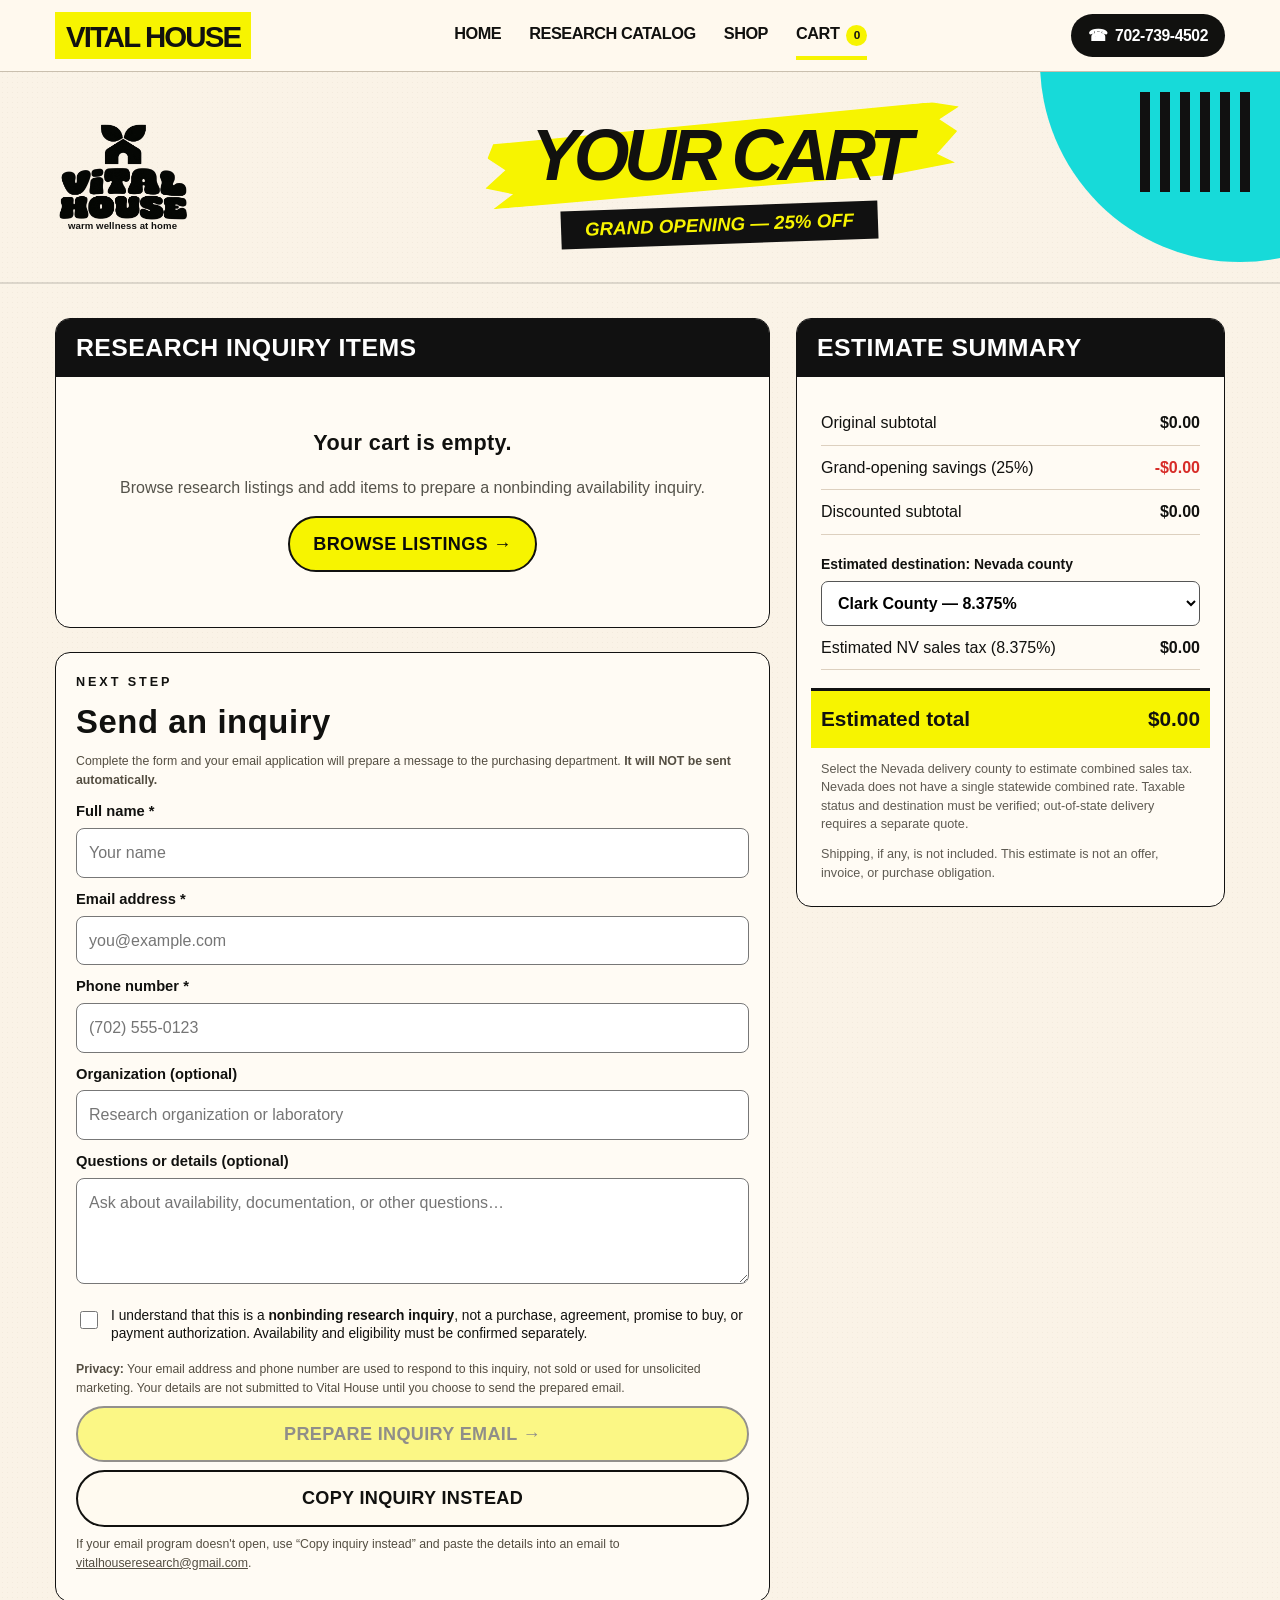
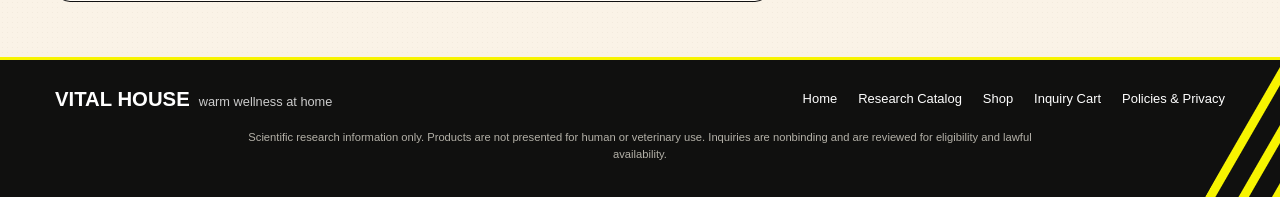
==== commit 671ae8f5: "Add files via upload" ====
--- a/cart.html
+++ b/cart.html
@@ -4,7 +4,7 @@
 <meta name="theme-color" content="#f8f2e7"/>
 <title>Inquiry Cart | Vital House</title><meta name="description" content="Review research inquiry items, estimate Nevada destination tax, and prepare a nonbinding availability inquiry email."/>
 <link rel="stylesheet" href="styles.css"/><script defer src="app.js"></script>
-<link rel="icon" href="logo-original-transparent.png" type="image/png"/>
+<link rel="icon" href="vital-house-logo-display.png" type="image/png"/>
 </head><body><div class="site">
 <a href="#content" class="skip">Skip to main content</a>
 <header class="header">
@@ -13,7 +13,7 @@
  <nav class="nav" id="main-nav" aria-label="Main navigation"><a class="nav-link " href="index.html">Home</a><a class="nav-link " href="catalog.html">Research Catalog</a><a class="nav-link " href="shop.html">Shop</a><a class="nav-link cart-nav" href="cart.html" aria-current="page">Cart <span class="cart-count" aria-live="polite">0</span></a></nav>
  <a class="phone-pill" href="tel:+17027394502" aria-label="Call Vital House at 702-739-4502">☎ &nbsp;702-739-4502</a>
 </header>
-<main id="content"><section class="page-hero"><span class="decor-circle" aria-hidden="true"></span><div class="stripe-set" aria-hidden="true"></div><div class="container"><div class="logo-wrap"><img class="brand-logo" src="logo-original-transparent.png" alt="Vital House original house-and-leaves logo"/><p class="brand-tagline">warm wellness at home</p></div><div class="page-heading"><h1><span class="brush">YOUR CART</span></h1><div class="promo-sash">GRAND OPENING — 25% OFF</div></div></div></section><div class="container cart-layout"><section><div class="cart-box"><h2 class="box-title">Research inquiry items</h2><div id="cart-lines" aria-live="polite"></div><div class="empty-cart" id="empty-cart" hidden><h3>Your cart is empty.</h3><p class="muted">Browse research listings and add items to prepare a nonbinding availability inquiry.</p><a class="btn btn-primary" href="shop.html">Browse listings →</a></div><div class="cart-actions" id="cart-actions"><a href="shop.html" class="btn btn-light btn-small">← Continue browsing</a><button type="button" class="link-button" id="clear-cart">Clear cart</button></div></div>
+<main id="content"><section class="page-hero"><span class="decor-circle" aria-hidden="true"></span><div class="stripe-set" aria-hidden="true"></div><div class="container"><div class="logo-wrap"><img class="brand-logo" src="vital-house-logo-display.png" alt="Vital House original house-and-leaves logo"/><p class="brand-tagline">warm wellness at home</p></div><div class="page-heading"><h1><span class="brush">YOUR CART</span></h1><div class="promo-sash">GRAND OPENING — 25% OFF</div></div></div></section><div class="container cart-layout"><section><div class="cart-box"><h2 class="box-title">Research inquiry items</h2><div id="cart-lines" aria-live="polite"></div><div class="empty-cart" id="empty-cart" hidden><h3>Your cart is empty.</h3><p class="muted">Browse research listings and add items to prepare a nonbinding availability inquiry.</p><a class="btn btn-primary" href="shop.html">Browse listings →</a></div><div class="cart-actions" id="cart-actions"><a href="shop.html" class="btn btn-light btn-small">← Continue browsing</a><button type="button" class="link-button" id="clear-cart">Clear cart</button></div></div>
 <section class="form-section"><form class="inquiry-form" id="inquiry-form"><p class="eyebrow">Next step</p><h2>Send an inquiry</h2><p class="form-note">Complete the form and your email application will prepare a message to the purchasing department. <strong>It will NOT be sent automatically.</strong></p>
 <div class="field"><label for="fullName">Full name *</label><input id="fullName" name="fullName" autocomplete="name" required maxlength="90" placeholder="Your name"/></div>
 <div class="field"><label for="email">Email address *</label><input id="email" name="email" autocomplete="email" type="email" required maxlength="150" placeholder="you@example.com"/></div>
--- a/styles.css
+++ b/styles.css
@@ -30,3 +30,137 @@
   .catalog-row .compound{grid-column:2;grid-row:1;font-size:1.32rem}
   .catalog-row .description{grid-column:2;grid-row:2;margin:4px 0 0;line-height:1.45;font-size:.87rem;padding-left:12px}
 }
+
+/* === OPTION A: IMMUTABLE MASTER LOGO + MODULAR VIALS ===
+   Master artwork: vital-house-logo-master.png, an exact unchanged copy of the user-supplied image.
+   The vial artwork has NO built-in brand; the same master image sits in its own CSS slot. */
+.brand-logo { mix-blend-mode: multiply; width:100%; height:auto; display:block; }
+.vial { position:relative; display:block; aspect-ratio:280/470; container-type:inline-size; isolation:auto; }
+.vial .vial-shell { display:block; width:100%; height:100%; object-fit:contain; }
+.vial .vial-mark { position:absolute; left:35.25%; top:50.5%; width:29.6%; height:15.4%; object-fit:contain; mix-blend-mode:multiply; pointer-events:none; }
+.vial .vial-product { position:absolute; left:28%; width:44%; top:72.25%; text-align:center; font-size:5.25cqw; line-height:1; font-weight:900; color:#e1ba60; white-space:nowrap; font-family:Arial,Helvetica,sans-serif; letter-spacing:-.035em; pointer-events:none; }
+.vial .vial-dose { position:absolute; left:27%; width:46%; top:77.1%; text-align:center; font-size:4.6cqw; line-height:1.1; font-weight:800; color:#e1ba60; white-space:nowrap; font-family:Arial,Helvetica,sans-serif; pointer-events:none; }
+/* Preserve previous bottle placements — only change <img> to logo-driven <div>. */
+.hero-art .vial { position:absolute; z-index:3; width:clamp(155px,20vw,250px); height:auto; filter:drop-shadow(12px 14px 8px #2c241d33); }
+.hero-art .vial.vial-a { width:220px; left:16px; bottom:68px; }
+.hero-art .vial.vial-b { width:252px; left:177px; bottom:175px; }
+.hero-art .vial.vial-c { width:194px; right:-22px; bottom:22px; }
+.page-hero .vial-header .vial { position:absolute; width:140px; right:25px; bottom:-48px; filter:drop-shadow(6px 7px 4px #0002); }
+.page-hero .vial-header .vial:first-child { right:132px; width:111px; bottom:-65px; }
+.page-hero .vial-header .vial:last-child { right:-15px; width:95px; bottom:-72px; }
+.cart-line .vial { width:46px; min-width:46px; height:auto; align-self:center; }
+.cart-line .vial .vial-product,.cart-line .vial .vial-dose { display:none; }
+@media(max-width:1050px){
+ .page-hero .vial-header .vial { right:10px; }
+ .page-hero .vial-header .vial:first-child { right:100px; }
+ .page-hero .vial-header .vial:last-child { right:-32px; }
+}
+@media(max-width:760px){
+ .hero-art .vial.vial-a{width:170px;left:0;bottom:46px}
+ .hero-art .vial.vial-b{width:205px;left:calc(50% - 86px);bottom:98px}
+ .hero-art .vial.vial-c{width:155px;right:-12px;bottom:15px}
+ .cart-line .vial { width:35px; min-width:35px; }
+}
+@media(max-width:390px){
+ .hero-art .vial.vial-a{width:145px}
+ .hero-art .vial.vial-b{width:170px;left:calc(50% - 72px)}
+ .hero-art .vial.vial-c{width:126px}
+}
+
+
+
+/* === APPROVED MOCKUP FINISH — visual only; no logo pixels modified === */
+/* The white backdrop in the original logo optically disappears on paper using multiply. */
+.brand-logo,.vial .vial-mark { filter:none!important; mix-blend-mode:multiply!important; }
+.brand-logo { aspect-ratio:1047/781; object-fit:contain; }
+.logo-wrap { background:transparent!important; border:0!important; padding:0!important; box-shadow:none!important; }
+.site { background:#faf3e7; }
+.site::before { background-image:radial-gradient(#866e5133 .62px, transparent .9px);background-size:5px 5px;opacity:.31; }
+.header{height:72px; background:#fff9ee; border-bottom:1px solid #c9bfae; }
+.mast-name { font-family:'Arial Narrow',Arial,sans-serif;letter-spacing:-.065em; font-weight:900; font-size:clamp(1.25rem,2.3vw,1.95rem); }
+.nav-link { font-family:'Arial Narrow',Arial,sans-serif; font-weight:900; text-transform:uppercase; letter-spacing:-.03em; font-size:1.02rem; }
+.phone-pill { font-family:'Arial Narrow',Arial,sans-serif; font-size:.98rem; letter-spacing:-.025em; }
+.hero { padding-top:28px; }
+.hero-copy .logo-wrap{width:280px;max-width:36vw;margin-left:0;}
+.hero-copy .brand-tagline{font-size:1.02rem; letter-spacing:.04em; margin-top:-4px;}
+.hero-promo { margin-top:27px; }
+.hero-promo .brush { display:block;width:min(540px,100%);height:270px; transform:rotate(-4deg); }
+.hero-promo .brush::before { inset:10% -2% 2% -4%; transform:rotate(0) skewX(-7deg);clip-path:polygon(0 20%,91% 0,100% 10%,97% 17%,100% 27%,95% 37%,100% 51%,97% 67%,99% 82%,88% 92%,0 100%,4% 79%,0 64%,3% 39%);}
+.grand-lettering{position:absolute;width:100%;height:115%;object-fit:contain;top:-12%;left:-3%;z-index:2;filter:drop-shadow(1px 2px 0 #1111);}
+.hero-promo .discount {font-family:'Arial Black',Impact,sans-serif;font-style:italic;font-weight:900;transform:rotate(-7deg) skewX(-6deg);margin:12px 0 0 26px;font-size:clamp(3rem,6vw,5.75rem);padding:4px 35px 8px; clip-path:polygon(0 16%,96% 0,100% 9%,95% 25%,100% 43%,97% 70%,100% 94%,4% 100%,0 78%,3% 42%);box-shadow:none;text-shadow:1px 2px 0 #0009;}
+.hero-copy .research-line { margin:22px 0 18px 13px; font-weight:900; font-size:1.12rem;letter-spacing:.18em; }
+.hero-art { height:570px; }
+.hero-art .vial.vial-a { left:-1px;bottom:54px; }
+.hero-art .vial.vial-b { left:180px;bottom:159px; }
+.hero-art .vial.vial-c { right:-25px;bottom:12px; }
+.pedestal { box-shadow:inset -16px -8px 20px #87775c2b, 12px 11px 16px #5b4b3026; }
+.feature-band {padding:13px 0; }
+.feature {min-height:85px;}
+.feature svg {width:40px;height:40px;}
+.feature span {font-family:'Arial Narrow',Arial,sans-serif;font-size:1rem;font-weight:900;}
+.promo-lower { padding:24px 0 30px; }
+.call-panel {font-weight:900;}
+.page-hero { min-height:210px; }
+.page-hero .container { min-height:210px; }
+.page-hero .logo-wrap { width:135px; }
+.page-hero .brand-tagline {white-space:normal;margin-top:-3px;font-size:.6rem;letter-spacing:.01em;}
+.page-heading h1 {font-family:'Arial Black',Arial,sans-serif;font-weight:900;font-style:italic;font-size:clamp(3.25rem,5.6vw,5.4rem);letter-spacing:-.075em;line-height:.93;}
+.page-heading h1 .brush::before{inset:-3% -5% -5% -4%;}
+.page-heading .promo-sash{font-family:'Arial Narrow',Arial,sans-serif;font-size:1.17rem;font-style:italic; font-weight:900;}
+.catalog-intro {padding:18px 0 6px;}
+.catalog-list{margin:14px 0 35px;}
+.catalog-row{min-height:54px;padding:11px 22px;}
+.catalog-row .compound{font-family:'Arial Narrow',Arial,sans-serif;font-size:1.55rem;font-weight:900;letter-spacing:-.06em;}
+.catalog-row .description{font-size:.89rem;}
+.shop-grid{gap:11px;padding-bottom:26px;}
+.product-card{padding:12px 10px 10px;gap:2px;border:1.2px solid #333;}
+.product-name{font-family:'Arial Narrow',Arial,sans-serif;font-weight:900;font-size:1.38rem;letter-spacing:-.04em;}
+.product-dose{font-size:.95rem;}
+.product-card .btn{padding:8px 8px;min-height:38px;}
+.product-card .qty-line{margin:5px auto 6px;}
+.product-card .price-line{margin:4px 0;}
+.price-now{font-size:1.27rem;}
+.shop-bottom{padding:15px 0 22px;}
+.footer{position:relative;border-top:3px solid #f7f400;}
+.footer::after{position:absolute;right:0;top:0;bottom:0;content:'';width:75px;background:repeating-linear-gradient(120deg,transparent 0 10px,#f7f400 11px 19px,transparent 20px 29px);clip-path:polygon(100% 0,100% 100%,0 100%);}
+.footer-name {font-weight:900;}
+/* Bottle graphics are separate glass SVGs. The original master logo remains a distinct image element. */
+.vial .vial-mark {left:35.4%; top:50.7%;width:29.2%; height:15.1%;}
+.vial .vial-product{top:72.25%;font-size:5cqw;}
+.vial .vial-dose{top:77.2%;font-size:4cqw;}
+@media(max-width:760px){
+ .header{min-height:66px;height:auto;}
+ .hero-copy .logo-wrap{max-width:100%;width:228px;margin:0 auto;}
+ .hero-promo{margin-top:8px;}
+ .hero-promo .brush{height:220px;margin:0 auto;width:min(430px,96%);}
+ .hero-promo .discount{font-size:clamp(2.7rem,11vw,5.2rem);margin:0 auto 13px;}
+ .hero-copy .research-line{margin:9px auto 12px;font-size:.92rem;}
+ .hero-art{height:410px;}
+ .page-hero .logo-wrap{width:103px;}
+ .page-heading h1{font-size:clamp(2.1rem,8vw,3.4rem);}
+ .catalog-intro{padding:13px 0 8px;}
+ .catalog-list{margin:8px 0 22px;}
+ .catalog-row{padding:10px 11px;}
+ .catalog-row .compound{font-size:1.2rem;}
+ .shop-grid{gap:7px;}
+ .footer::after{opacity:.4;width:34px;}
+}
+@media(max-width:390px){
+ .hero-promo .brush{height:188px;}
+ .hero-art{height:360px;}
+ .page-hero .logo-wrap{width:90px;}
+}
+
+/* The original unaltered artwork is in master.png; display.png is only its transparent-backed rasterization, with identical outlines. */
+.brand-logo,.vial .vial-mark {mix-blend-mode:normal!important;}
+/* Mobile catalog, shop, and cart are stacked like the approved tall-page mockup. */
+@media(max-width:760px){
+ .page-hero .container{display:flex;flex-direction:column;align-items:center;justify-content:center;gap:8px;min-height:0;padding-top:20px;padding-bottom:21px;}
+ .page-hero .logo-wrap{width:144px!important;max-width:44vw;}
+ .page-hero .brand-tagline{font-size:.62rem;}
+ .page-hero .page-heading{width:100%;text-align:center;}
+ .page-heading h1{font-size:clamp(2.55rem,9.4vw,3.65rem);margin:12px 0 14px;}
+ .page-heading h1 .brush{max-width:100%;}
+ .page-heading .promo-sash{font-size:clamp(.79rem,3.8vw,.99rem);max-width:100%;white-space:nowrap;}
+ .shop-toolbar{margin-top:14px;}
+}
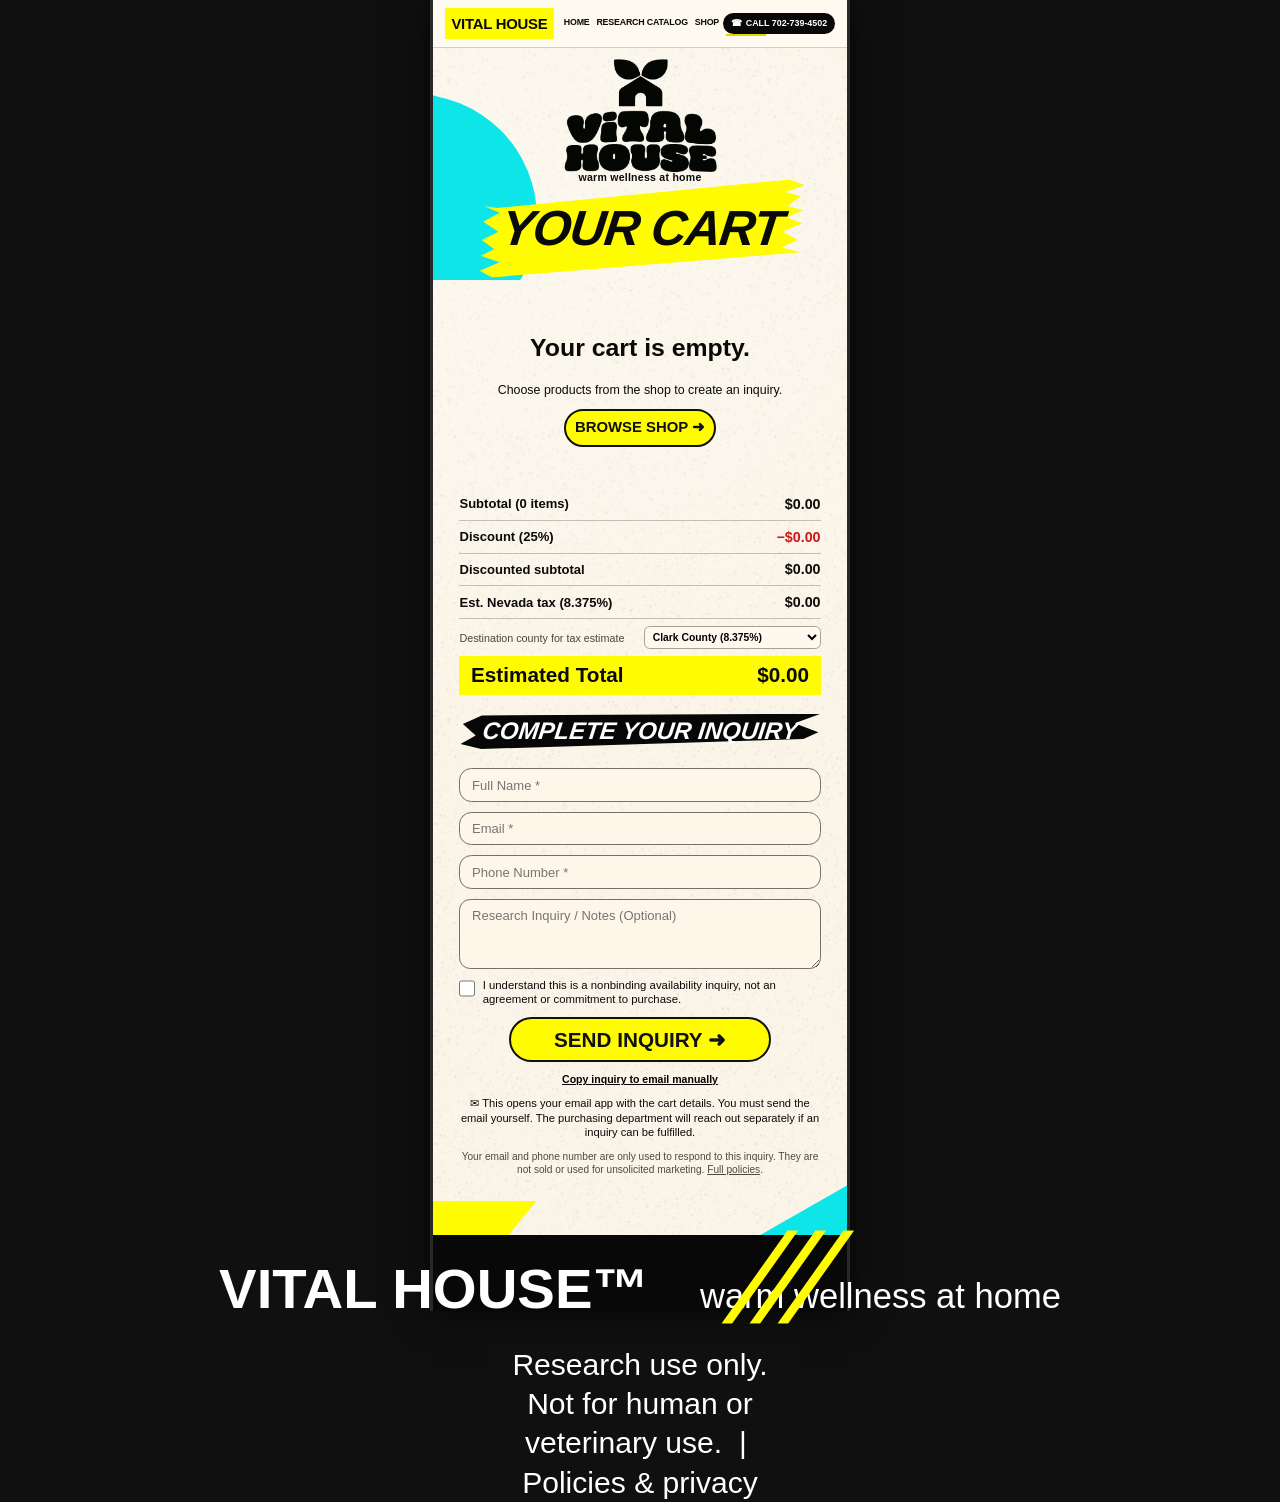
==== commit ae23da74: "Add files via upload" ====
--- a/cart.html
+++ b/cart.html
@@ -1,30 +1,7 @@
-<!doctype html>
-<html lang="en"><head>
-<meta charset="UTF-8"/><meta name="viewport" content="width=device-width,initial-scale=1"/>
-<meta name="theme-color" content="#f8f2e7"/>
-<title>Inquiry Cart | Vital House</title><meta name="description" content="Review research inquiry items, estimate Nevada destination tax, and prepare a nonbinding availability inquiry email."/>
-<link rel="stylesheet" href="styles.css"/><script defer src="app.js"></script>
-<link rel="icon" href="vital-house-logo-display.png" type="image/png"/>
-</head><body><div class="site">
-<a href="#content" class="skip">Skip to main content</a>
-<header class="header">
- <a href="index.html" class="mast-name" aria-label="Vital House home">VITAL HOUSE</a>
- <button type="button" id="menu-toggle" class="mobile-toggle" aria-expanded="false" aria-controls="main-nav">☰ Menu</button>
- <nav class="nav" id="main-nav" aria-label="Main navigation"><a class="nav-link " href="index.html">Home</a><a class="nav-link " href="catalog.html">Research Catalog</a><a class="nav-link " href="shop.html">Shop</a><a class="nav-link cart-nav" href="cart.html" aria-current="page">Cart <span class="cart-count" aria-live="polite">0</span></a></nav>
- <a class="phone-pill" href="tel:+17027394502" aria-label="Call Vital House at 702-739-4502">☎ &nbsp;702-739-4502</a>
-</header>
-<main id="content"><section class="page-hero"><span class="decor-circle" aria-hidden="true"></span><div class="stripe-set" aria-hidden="true"></div><div class="container"><div class="logo-wrap"><img class="brand-logo" src="vital-house-logo-display.png" alt="Vital House original house-and-leaves logo"/><p class="brand-tagline">warm wellness at home</p></div><div class="page-heading"><h1><span class="brush">YOUR CART</span></h1><div class="promo-sash">GRAND OPENING — 25% OFF</div></div></div></section><div class="container cart-layout"><section><div class="cart-box"><h2 class="box-title">Research inquiry items</h2><div id="cart-lines" aria-live="polite"></div><div class="empty-cart" id="empty-cart" hidden><h3>Your cart is empty.</h3><p class="muted">Browse research listings and add items to prepare a nonbinding availability inquiry.</p><a class="btn btn-primary" href="shop.html">Browse listings →</a></div><div class="cart-actions" id="cart-actions"><a href="shop.html" class="btn btn-light btn-small">← Continue browsing</a><button type="button" class="link-button" id="clear-cart">Clear cart</button></div></div>
-<section class="form-section"><form class="inquiry-form" id="inquiry-form"><p class="eyebrow">Next step</p><h2>Send an inquiry</h2><p class="form-note">Complete the form and your email application will prepare a message to the purchasing department. <strong>It will NOT be sent automatically.</strong></p>
-<div class="field"><label for="fullName">Full name *</label><input id="fullName" name="fullName" autocomplete="name" required maxlength="90" placeholder="Your name"/></div>
-<div class="field"><label for="email">Email address *</label><input id="email" name="email" autocomplete="email" type="email" required maxlength="150" placeholder="you@example.com"/></div>
-<div class="field"><label for="phone">Phone number *</label><input id="phone" name="phone" autocomplete="tel" type="tel" required minlength="7" maxlength="30" placeholder="(702) 555-0123"/></div>
-<div class="field"><label for="organization">Organization (optional)</label><input id="organization" name="organization" maxlength="100" placeholder="Research organization or laboratory"/></div>
-<div class="field"><label for="message">Questions or details (optional)</label><textarea id="message" name="message" maxlength="1200" placeholder="Ask about availability, documentation, or other questions…"></textarea></div>
-<label class="check-line"><input type="checkbox" name="agree" required/><span>I understand that this is a <strong>nonbinding research inquiry</strong>, not a purchase, agreement, promise to buy, or payment authorization. Availability and eligibility must be confirmed separately.</span></label>
-<p class="form-note"><strong>Privacy:</strong> Your email address and phone number are used to respond to this inquiry, not sold or used for unsolicited marketing. Your details are not submitted to Vital House until you choose to send the prepared email.</p>
-<button class="btn btn-primary btn-block" id="submit-inquiry" type="submit">Prepare inquiry email →</button><button class="btn btn-light btn-block" type="button" id="copy-inquiry" style="margin-top:8px">Copy inquiry instead</button>
-<div class="status-note" id="inquiry-status" role="status"></div><p class="form-note">If your email program doesn't open, use “Copy inquiry instead” and paste the details into an email to <a href="mailto:vitalhouseresearch@gmail.com">vitalhouseresearch@gmail.com</a>.</p>
-</form></section></section>
-<aside class="summary-box"><h2 class="box-title">Estimate summary</h2><div class="summary-body"><div class="summary-row"><span>Original subtotal</span><span class="value" id="original-total">$0.00</span></div><div class="summary-row discount"><span>Grand-opening savings (25%)</span><span class="value" id="savings-total">-$0.00</span></div><div class="summary-row"><span>Discounted subtotal</span><span class="value" id="discounted-total">$0.00</span></div><label for="tax-county" class="tax-label">Estimated destination: Nevada county</label><select id="tax-county" class="tax-select" aria-describedby="tax-help"><option value="Clark">Clark County — 8.375%</option></select><div class="summary-row"><span>Estimated NV sales tax (<span id="tax-rate-label">8.375%</span>)</span><span class="value" id="tax-total">$0.00</span></div><div class="summary-row total"><span>Estimated total</span><span id="grand-total">$0.00</span></div><p class="summary-note" id="tax-help">Select the Nevada delivery county to estimate combined sales tax. Nevada does not have a single statewide combined rate. Taxable status and destination must be verified; out-of-state delivery requires a separate quote.</p><p class="summary-note">Shipping, if any, is not included. This estimate is not an offer, invoice, or purchase obligation.</p></div></aside></div></main>
-<footer class="footer"><div class="container footer-grid"><div><span class="footer-name">VITAL HOUSE</span><span class="footer-tag">warm wellness at home</span></div><nav class="footer-links" aria-label="Footer"><a href="index.html">Home</a><a href="catalog.html">Research Catalog</a><a href="shop.html">Shop</a><a href="cart.html">Inquiry Cart</a><a href="policies.html">Policies &amp; Privacy</a></nav></div><p class="footer-small">Scientific research information only. Products are not presented for human or veterinary use. Inquiries are nonbinding and are reviewed for eligibility and lawful availability.</p></footer>
-</div></body></html>+<!doctype html><html lang="en"><head><meta charset="utf-8"><meta name="viewport" content="width=device-width,initial-scale=1"><meta name="theme-color" content="#fff4e2"><meta name="description" content="Vital House: research product catalog, grand-opening offers and nonbinding inquiries."><title>Your Cart | Vital House</title><link rel="icon" href="brand-logo-display.png"><link rel="stylesheet" href="style.css"><script src="site.js" defer></script></head><body><div class="page-wrap"><div class="page-paper"><header class="topbar"><a class="wordmark" href="index.html" aria-label="Vital House home">VITAL HOUSE</a><nav aria-label="Main navigation"><a href="index.html" class="" >HOME</a><a href="catalog.html" class="" >RESEARCH CATALOG</a><a href="shop.html" class="" >SHOP</a><a href="cart.html" class="cart-link selected" title="View inquiry cart">CART <b id="nav-count">0</b></a></nav><a class="phone" href="tel:+17027394502">☎ <span>CALL 702-739-4502</span></a></header><main id="main">
+<section class="subpage-hero cart-hero"><div class="cart-aqua"></div><div class="sub-brand"><img class="exact-logo" src="brand-logo-display.png" alt="Vital House original house and sprout logo"><p>warm wellness at home</p></div><h1 class="brush-title cart-title"><span>YOUR CART</span></h1></section>
+<section class="cart-content"><div id="cart-items" class="cart-items" aria-live="polite"></div><div id="empty-cart" class="empty-cart" hidden><h2>Your cart is empty.</h2><p>Choose products from the shop to create an inquiry.</p><a class="cta yellow" href="shop.html">BROWSE SHOP ➜</a></div>
+<div id="cart-totals" class="cart-totals"><div class="sum-row"><span>Subtotal (<span id="item-count">0</span> items)</span><strong id="subtotal">$0.00</strong></div><div class="sum-row"><span>Discount (25%)</span><strong class="red" id="savings">−$0.00</strong></div><div class="sum-row"><span>Discounted subtotal</span><strong id="discounted">$0.00</strong></div><div class="sum-row tax-row"><label for="tax-county">Est. Nevada tax (<span id="tax-percent">8.375%</span>)</label><strong id="tax">$0.00</strong></div><div class="tax-control"><label for="tax-county">Destination county for tax estimate</label><select id="tax-county" aria-label="Destination county in Nevada"></select></div><div class="total-row"><span>Estimated Total</span><strong id="total">$0.00</strong></div></div>
+<form id="inquiry-form" class="inquiry-form"><h2>COMPLETE YOUR INQUIRY</h2><label for="fullName" class="sr-only">Full name</label><input name="fullName" id="fullName" placeholder="Full Name *" autocomplete="name" required maxlength="120"><label for="email" class="sr-only">Email</label><input name="email" id="email" type="email" placeholder="Email *" autocomplete="email" required maxlength="200"><label for="phone" class="sr-only">Phone number</label><input name="phone" id="phone" type="tel" placeholder="Phone Number *" autocomplete="tel" required pattern="[0-9()+.\- ]{7,22}" title="Enter a valid phone number" maxlength="22"><label for="message" class="sr-only">Research inquiry notes</label><textarea id="message" name="message" placeholder="Research Inquiry / Notes (Optional)" maxlength="2500"></textarea><label class="consent"><input type="checkbox" id="acknowledge" required> I understand this is a nonbinding availability inquiry, not an agreement or commitment to purchase.</label><button type="submit" id="send-inquiry" class="cta yellow send-btn">SEND INQUIRY ➜</button><button id="copy-inquiry" class="copy-btn" type="button">Copy inquiry to email manually</button><p class="mail-note">✉ This opens your email app with the cart details. You must send the email yourself. The purchasing department will reach out separately if an inquiry can be fulfilled.</p><p class="privacy-note">Your email and phone number are only used to respond to this inquiry. They are not sold or used for unsolicited marketing. <a href="policies.html">Full policies</a>.</p><p id="email-status" class="email-status" role="status"></p></form>
+</section><div class="page-corners"><span></span><span></span></div>
+</main></div><footer class="footer"><div class="footer-brand"><strong>VITAL HOUSE™</strong><span>warm wellness at home</span><b class="slashes" aria-hidden="true">╱╱╱</b></div><p>Research use only. Not for human or veterinary use. &nbsp;|&nbsp; <a href="policies.html">Policies &amp; privacy</a></p></footer></div></body></html>
--- a/style.css
+++ b/style.css
@@ -0,0 +1,34 @@
+/* Vital House | modular visual implementation of the supplied four-panel reference.
+   Branding comes exclusively from brand-logo-display.png (derived from the untouched source).
+   Responsive poster layout: source composition was 380px wide, so pages retain that proportion. */
+:root{--paper:#faf2e5;--cream:#fdf6e9;--ink:#0a0a09;--yellow:#fffb00;--aqua:#0ee5e9;--red:#cf1718;--border:#55504a}
+*{box-sizing:border-box}html{min-height:100%;scroll-behavior:smooth}body{margin:0;background:#101010;color:var(--ink);font-family:Arial,Helvetica,sans-serif}button,input,textarea,select{font:inherit}a{color:inherit}button{cursor:pointer}a,button,input,textarea,select{ -webkit-tap-highlight-color:transparent}a:focus-visible,button:focus-visible,input:focus-visible,select:focus-visible,textarea:focus-visible{outline:2px solid #03a8aa;outline-offset:3px}img{max-width:100%}[hidden]{display:none!important}.sr-only{position:absolute;width:1px;height:1px;overflow:hidden;clip:rect(0,0,0,0);white-space:nowrap}
+.page-wrap{width:100%;max-width:420px;margin:0 auto;background:#0d0d0d;box-shadow:0 0 38px #000b}.page-paper{position:relative;background-color:var(--paper);background-image:url('paper-texture.jpg');background-size:320px 320px;min-height:calc(100vh - 70px);overflow:hidden;isolation:isolate;container-type:inline-size}.page-paper::before{content:"";position:absolute;inset:0;pointer-events:none;z-index:-1;background:radial-gradient(circle at 27% 17%,#fffefa50 0,transparent 50%)}
+/* Navigation: deliberately compact as the provided mobile/poster mockup. */
+.topbar{height:11.7cqw;display:flex;gap:2.3cqw;align-items:center;padding:0 2.8cqw;position:relative;z-index:10;background:rgba(255,250,241,.96);border-bottom:1px solid #d7cebe}.wordmark{background:var(--yellow);text-decoration:none;font:900 3.6cqw/1 Impact,'Arial Narrow',sans-serif;letter-spacing:-.06cqw;padding:2.1cqw 1.65cqw 1.7cqw;white-space:nowrap}.topbar nav{display:flex;align-items:center;justify-content:space-between;flex:1;gap:1.65cqw;min-width:0}.topbar nav a{font:900 2.14cqw/1 'Arial Narrow',Arial,sans-serif;letter-spacing:-.045cqw;text-decoration:none;white-space:nowrap;border-bottom:2px solid transparent;padding:.9cqw 0}.topbar nav a.selected{border-color:#e4d400}.topbar nav .cart-link{color:#353130}.cart-link b{display:inline-flex;align-items:center;justify-content:center;font-size:1.65cqw;border-radius:100%;background:var(--yellow);width:3.5cqw;height:3.5cqw}.phone{display:flex;gap:.8cqw;align-items:center;justify-content:center;background:#080808;color:#fff;text-decoration:none;border-radius:99px;padding:1.5cqw 2cqw;font:900 2.15cqw/1 'Arial Narrow',Arial,sans-serif;white-space:nowrap}.phone span{white-space:nowrap}
+/* Exactly positioned on a proportional poster canvas. All offsets scale with available width. */
+.home-hero{height:150.1cqw;position:relative;overflow:hidden}.dot-pattern{position:absolute;left:4.4cqw;top:3cqw;width:15cqw;height:14cqw;background-image:radial-gradient(#111 1px,transparent 1.7px);background-size:3.9cqw 3.9cqw;z-index:2}.top-yellow{position:absolute;background:var(--yellow);right:-22cqw;top:-28cqw;width:68cqw;height:62cqw;border-radius:100%}.aqua-orbit{position:absolute;background:var(--aqua);right:-25cqw;top:40cqw;width:61cqw;height:65cqw;border-radius:100%}.right-lines{position:absolute;top:0;right:2.6cqw;width:11.9cqw;height:53cqw;background:repeating-linear-gradient(90deg,#050505 0 1.65cqw,transparent 1.65cqw 3.55cqw)}
+.hero-brand{position:absolute;top:3.7cqw;left:12.3cqw;width:50.2cqw;z-index:3;text-align:center}.exact-logo{display:block;width:100%;height:auto;object-fit:contain;filter:none;mix-blend-mode:normal;transform:none}.hero-brand p,.sub-brand p{font-size:3.1cqw;letter-spacing:.06cqw;line-height:1;margin:-.8cqw 0 0;font-weight:700;white-space:nowrap}
+.opening-art{position:absolute;z-index:4;top:48cqw;left:2.1cqw;width:80cqw;height:46cqw;transform:rotate(-7deg)}.yellow-swipe{position:absolute;left:0;right:0;top:7cqw;bottom:0;background:var(--yellow);clip-path:polygon(1% 11%,100% 0%,94% 12%,100% 15%,91% 20%,100% 23%,97% 34%,100% 41%,93% 47%,99% 54%,100% 63%,92% 73%,97% 83%,89% 87%,4% 100%,8% 88%,0 83%,5% 73%,0 65%,4% 54%,0 43%,5% 33%,1% 28%)}.opening-art>img{position:absolute;top:-1cqw;left:4cqw;width:72cqw;height:auto;display:block}
+.deal-art{position:absolute;z-index:5;top:91cqw;left:4.5cqw;width:65cqw;height:20cqw;display:grid;place-items:center;transform:rotate(-11deg)}.deal-art::before{content:"";position:absolute;inset:0;background:#070707;clip-path:polygon(3% 2%,100% 0,95% 11%,99% 25%,93% 31%,100% 50%,93% 58%,99% 76%,88% 82%,4% 100%,9% 86%,0 79%,6% 65%,1% 53%,6% 34%,0 20%)}.deal-art::after{content:"";position:absolute;bottom:0;left:7%;width:86%;height:1.6cqw;transform:rotate(-2deg);background:var(--yellow);border-radius:70%}.deal-art b{color:#fff;position:relative;font:italic 900 12.3cqw/.93 Impact,'Arial Narrow',sans-serif;letter-spacing:-.25cqw;white-space:nowrap;text-shadow:0 .6cqw 0 #000}
+.research-strap{position:absolute;left:3.8cqw;top:123cqw;width:52cqw;text-align:center;font-size:3.55cqw;font-weight:900;letter-spacing:.16cqw;line-height:1.35;z-index:6}.research-strap i{display:block;margin:2.5cqw auto 0;width:12cqw;height:1cqw;background:var(--yellow);box-shadow:0 0 0 .2cqw #222}
+.stone{position:absolute;bottom:0;background:linear-gradient(125deg,#c9bead,#eee9df 24%,#a89c89 70%,#dad0bd);border-top:1px solid #f7eddf;box-shadow:inset -15px 4px 17px #766c5e38;z-index:1}.stone::after{content:"";position:absolute;inset:0;background:radial-gradient(#777 1px,transparent 1px);background-size:5px 4px;opacity:.16}.stone-one{left:45cqw;width:30cqw;height:15cqw}.stone-two{left:66cqw;width:35cqw;height:27cqw}.stone-three{left:78cqw;width:27cqw;height:8cqw}
+.vial{position:absolute;aspect-ratio:140/270;z-index:1}.vial-shell{position:absolute;inset:0;width:100%;height:100%;object-fit:fill;filter:drop-shadow(0 1.4cqw 1.2cqw #0005)}.vial-logo{position:absolute;width:43.5%;height:auto;left:28.25%;top:42.7%;object-fit:contain;display:block}.vial-type{position:absolute;left:19%;width:62%;top:70%;text-align:center;color:#f4c357;font-size:clamp(4px,1.5cqw,7px);font-weight:900;letter-spacing:-.02cqw;text-shadow:0 1px #000;white-space:nowrap;overflow:hidden}.home-vials{position:absolute;inset:0;z-index:3;pointer-events:none}.home-vials .big{width:29cqw;left:65.2cqw;top:66.6cqw;z-index:2;transform:scaleY(.82);transform-origin:top center}.home-vials .medium{width:26cqw;left:51.7cqw;top:94.5cqw;z-index:3;transform:scaleY(.84);transform-origin:top center}.home-vials .small{width:22.5cqw;left:76.4cqw;top:109cqw;z-index:4;transform:scaleY(.84);transform-origin:top center}
+.feature-strip{height:21.9cqw;display:grid;grid-template-columns:repeat(4,1fr);background:#070707;border-block:1px solid #292929;color:#fff;align-items:center}.feature{height:16.5cqw;display:flex;align-items:center;justify-content:center;flex-direction:column;gap:1.6cqw;text-align:center;border-right:1px solid #898989}.feature:last-child{border-right:0}.feature svg{width:8cqw;height:8cqw;color:var(--yellow)}.feature span{font:800 2.3cqw/1.08 Arial,Helvetica,sans-serif}
+.people-strip{height:61.8cqw;position:relative;overflow:hidden;background:#3e4137}.people-strip>img{height:100%;width:100%;object-fit:cover;display:block}.people-strip::before{content:"";position:absolute;inset:60% 0 0;background:linear-gradient(transparent,#0505057c)}.people-swipe{position:absolute;background:var(--yellow);height:4cqw;transform:rotate(-21deg);clip-path:polygon(0 24%,100% 0,95% 100%,4% 88%)}.people-swipe.first{left:-2cqw;top:13cqw;width:26cqw}.people-swipe.second{right:-1cqw;top:6cqw;width:24cqw;background:var(--aqua)}.people-actions{position:absolute;bottom:3cqw;left:5cqw;right:3cqw;display:flex;gap:3cqw;justify-content:center;align-items:stretch}.cta{display:flex;align-items:center;justify-content:center;text-align:center;gap:1.5cqw;border:2px solid #111;border-radius:99px;padding:2.2cqw 2.1cqw;color:#111;text-decoration:none;font:900 3.6cqw/1.04 Impact,'Arial Narrow',sans-serif;cursor:pointer}.cta span{font-size:5cqw}.cta.black{color:white;background:#080808;border-color:#f4f4f4}.cta.yellow{background:var(--yellow)}.people-actions .cta:first-child{width:53%}.people-actions .cta:last-child{width:47%}
+.footer{height:17.4cqw;max-height:76px;min-height:60px;background:#080808;color:#fff;padding:2cqw 4.2cqw 0}.footer-brand{display:flex;align-items:baseline;justify-content:center;gap:4cqw;position:relative}.footer-brand strong{font:900 4.4cqw/1 Impact,'Arial Narrow',sans-serif;white-space:nowrap}.footer-brand span{font-size:2.7cqw;white-space:nowrap}.footer-brand .slashes{position:absolute;right:-2cqw;top:-1cqw;transform:skewX(-11deg);font-size:6cqw;line-height:.8;color:var(--yellow);letter-spacing:-1.4cqw}.footer p{text-align:center;font-size:2.35cqw;line-height:1.3;margin:2.2cqw 0 0}.footer a{color:inherit;text-decoration:none}.footer a:hover{text-decoration:underline}
+/* Inner-page mastheads preserve the narrow vertical reference format. */
+.subpage-hero{position:relative;height:64.5cqw;overflow:hidden}.sub-brand{width:39cqw;position:absolute;z-index:3;top:1.6cqw;left:50%;transform:translateX(-50%);text-align:center}.sub-brand p{font-size:2.55cqw}.catalog-hero .dot-pattern{top:4.5cqw;left:4cqw}.catalog-aqua{position:absolute;right:-18cqw;top:-23cqw;width:45cqw;height:47cqw;background:var(--aqua);border-radius:50%;box-shadow:-104cqw 46cqw 0 2cqw var(--aqua)}
+.brush-title{font:italic 900 12.3cqw/.85 Impact,'Arial Narrow',Arial,sans-serif;letter-spacing:-.3cqw;text-transform:uppercase;text-align:center;margin:0;position:absolute;z-index:4;display:grid;place-items:center;transform:skewX(-7deg)}.brush-title::before{content:"";position:absolute;inset:-2.5cqw -2cqw;background:var(--yellow);z-index:-1;clip-path:polygon(4% 16%,95% 0,100% 8%,94% 15%,99% 21%,95% 32%,100% 38%,95% 46%,100% 54%,94% 63%,99% 74%,94% 82%,100% 89%,4% 100%,0 91%,6% 82%,0 73%,4% 66%,0 54%,5% 45%,0 32%,5% 22%,0 13%);transform:rotate(-3deg)}
+.catalog-hero .brush-title{left:16cqw;top:36cqw;width:68cqw;height:24cqw;font-size:12.4cqw}.catalog-box{position:relative;z-index:2;border:1px solid #655e55;border-radius:11px;background:#fff7e9c9;margin:0 2.7cqw 0;padding:2.4cqw 2cqw}.catalog-row{display:grid;grid-template-columns:29% 4% minmax(0,1fr);align-items:center;min-height:9cqw;border-bottom:1px solid #d0c5b2;column-gap:2cqw;padding:.65cqw 1.25cqw}.catalog-row:last-child{border-bottom:0}.catalog-row .compound{font:900 4.5cqw/.99 Impact,'Arial Narrow',sans-serif;margin:0;letter-spacing:-.12cqw}.catalog-row .bar{background:var(--yellow);height:5cqw;width:.85cqw;border-radius:2px}.catalog-row .description{font:600 2.73cqw/1.14 Arial,Helvetica,sans-serif;letter-spacing:-.065cqw;margin:0}.catalog-note{font-weight:700;font-size:2.55cqw;text-align:center;padding:4cqw 0 5cqw;margin:0}.page-corners{height:8.3cqw;position:relative}.page-corners span:first-child{position:absolute;bottom:0;left:0;width:25cqw;height:8.3cqw;background:var(--yellow);clip-path:polygon(0 0,100% 0,73% 100%,0 100%)}.page-corners span:last-child{position:absolute;bottom:0;right:0;width:21cqw;height:12cqw;background:var(--aqua);clip-path:polygon(100% 0,100% 100%,0 100%)}
+/* Shop: exactly three cards per row and five rows. */
+.shop-hero{height:67.2cqw}.shop-brand{left:24cqw;top:2cqw;width:37.5cqw}.shop-yellow{position:absolute;right:-19cqw;top:-26cqw;width:62cqw;height:57cqw;border-radius:50%;background:var(--yellow)}.shop-aqua{position:absolute;right:-19cqw;top:38cqw;width:33cqw;height:33cqw;border-radius:50%;background:var(--aqua)}.shop-stripes{position:absolute;right:1.4cqw;top:0;width:11cqw;height:32cqw;background:repeating-linear-gradient(90deg,#080808 0 1.3cqw,transparent 1.3cqw 3.1cqw)}.shop-title{left:8cqw;top:33.3cqw;width:45cqw;height:16cqw;font-size:16cqw}.opening-ribbon{position:absolute;left:5.5cqw;top:53.5cqw;z-index:4;background:#070707;color:white;transform:rotate(-4deg);padding:1.3cqw 3cqw;font:italic 900 4.7cqw Impact,'Arial Narrow',sans-serif;white-space:nowrap}.shop-vials{position:absolute;inset:0;pointer-events:none;z-index:3}.shop-stone{position:absolute;right:0;bottom:0;width:45cqw;height:9cqw;background:linear-gradient(135deg,#eee2c9,#a8a197);border-top:2px solid #f5eee2}.shop-vials .vial{transform-origin:top;transform:scaleY(.84)}.shop-v-one{width:20cqw;left:52cqw;top:30cqw;z-index:1}.shop-v-two{width:23cqw;left:68cqw;top:17cqw;z-index:2}.shop-v-three{width:17cqw;right:1cqw;top:33cqw;z-index:3}
+.shop-content{padding:0 2.1cqw}.shop-link-row{height:5.2cqw;display:flex;justify-content:space-between;align-items:center;gap:1cqw;font-size:2.1cqw;font-weight:800}.shop-link-row a{text-decoration:underline;text-decoration-color:#d5cb00;white-space:nowrap}.shop-grid{display:grid;grid-template-columns:repeat(3,minmax(0,1fr));gap:1.55cqw}.product-card{height:30.9cqw;min-width:0;background:#fff6e9d1;border:1px solid #49433d;border-radius:2.8cqw;text-align:center;display:flex;flex-direction:column;align-items:center;padding:1.8cqw 1cqw 1.4cqw}.product-name{font:900 4.65cqw/1.05 Impact,'Arial Narrow',sans-serif;letter-spacing:-.16cqw;white-space:nowrap;max-width:100%;overflow:hidden;flex:0 0 auto;margin:0 0 .5cqw}.product-dose{font-size:3.35cqw;line-height:1.1;font-weight:800;margin:.4cqw 0 1.4cqw}.price-list{margin-top:auto;margin-bottom:1.4cqw;display:flex;flex-direction:column;gap:.3cqw}.was{font-size:3.1cqw;text-decoration:line-through;text-decoration-thickness:1.5px;font-weight:800}.now{font-size:4.0cqw;color:var(--red);font-weight:900}.add-button{display:flex;align-items:center;justify-content:center;min-height:6.7cqw;width:95%;border:1px solid #a5a000;border-radius:99px;background:var(--yellow);font:900 2.7cqw Impact,'Arial Narrow',sans-serif}.add-button:active{transform:scale(.97)}.shop-disclaimer{text-align:center;margin:3cqw 0 1.3cqw;font-size:2.35cqw;line-height:1.2;color:#34312b;font-weight:700}
+/* Cart with dynamic lines/estimates. */
+.cart-hero{height:56cqw}.cart-aqua{position:absolute;width:60cqw;height:60cqw;left:-35cqw;top:11cqw;border-radius:50%;background:var(--aqua)}.cart-title{top:36cqw;left:14cqw;width:73cqw;height:15cqw;font-size:11.9cqw}.cart-content{padding:0 4.8cqw 4cqw;min-height:90cqw}.cart-items{border:1px solid #56514b;border-radius:3cqw;overflow:hidden;background:#fffaefb3}.cart-line{min-height:15.3cqw;display:grid;grid-template-columns:12cqw minmax(0,1fr) 17cqw 15.5cqw 4cqw;gap:1.8cqw;align-items:center;border-bottom:1px solid #bfb8a9;padding:1.4cqw 2cqw}.cart-line:last-child{border-bottom:0}.cart-line .vial{position:relative;width:11cqw;display:block;align-self:center}.cart-line .line-name{font-size:3.55cqw;font-weight:900;line-height:1.05}.cart-line .line-dose{font-size:2.65cqw;font-weight:700;margin-top:.3cqw}.cart-line .line-price{font-size:3.55cqw;color:var(--red);font-weight:900;text-align:right}.quantity{height:6.2cqw;display:flex;align-items:center;justify-content:center;border:1px solid #6b665c;border-radius:2cqw}.quantity button{background:transparent;border:0;min-width:4.4cqw;padding:0;font-size:4.3cqw;line-height:1}.quantity output{font-weight:900;font-size:3cqw}.remove{border:0;background:transparent;font-size:4.9cqw;line-height:1;padding:0}.empty-cart{text-align:center;padding:8cqw 3cqw}.empty-cart h2{font:900 6cqw Impact,sans-serif}.empty-cart p{font-size:3cqw}.empty-cart .cta{width:max-content;margin:auto}
+.cart-totals{padding:2cqw 1.6cqw}.sum-row{display:flex;justify-content:space-between;align-items:center;padding:1.9cqw 0;border-bottom:1px solid #c4bfb5;font-size:3.15cqw;font-weight:800}.sum-row strong{font-size:3.45cqw}.sum-row .red{color:var(--red)}.tax-control{display:flex;justify-content:space-between;align-items:center;gap:2cqw;padding:1.7cqw 0}.tax-control label{font-size:2.6cqw;color:#49453b}.tax-control select{background:#fff8ee;border:1px solid #aaa195;border-radius:1.4cqw;width:49%;padding:1cqw;font-size:2.5cqw;font-weight:700}.total-row{background:var(--yellow);font:900 5cqw/1 Impact,'Arial Narrow',sans-serif;display:flex;justify-content:space-between;padding:2.2cqw 2.8cqw;gap:2cqw}
+.inquiry-form{display:flex;flex-direction:column;gap:2.4cqw;padding:2cqw 1.4cqw}.inquiry-form h2{position:relative;align-self:center;color:#fff;text-align:center;font:italic 900 5.8cqw/.92 Impact,'Arial Narrow',sans-serif;transform:skewX(-7deg);padding:2cqw 5cqw;margin:0 0 2cqw;isolation:isolate}.inquiry-form h2::before{content:"";position:absolute;z-index:-1;inset:.4cqw 0;background:#070707;clip-path:polygon(5% 5%,100% 0,93% 27%,100% 53%,96% 72%,6% 100%,0 86%,4% 62%,0 29%)}.inquiry-form>input,.inquiry-form textarea{display:block;border:1px solid #777067;border-radius:3cqw;padding:2cqw 3cqw;width:100%;background:#fff6ea;font-size:3.15cqw;min-height:7.7cqw;color:#16120f}.inquiry-form textarea{height:17cqw;resize:vertical;border-radius:2.7cqw}.inquiry-form .consent{font-size:2.75cqw;display:flex;gap:1.8cqw;align-items:start;line-height:1.22}.inquiry-form .consent input{margin:.2cqw 0 0;flex:none;width:4cqw;height:4cqw;accent-color:#101010}.inquiry-form .send-btn{align-self:center;width:72%;font-size:5cqw;min-height:11cqw}.inquiry-form .copy-btn{background:none;border:0;text-decoration:underline;font-size:2.55cqw;font-weight:800;align-self:center}.mail-note,.privacy-note{font-size:2.7cqw;line-height:1.3;margin:0;text-align:center}.privacy-note{font-size:2.45cqw;color:#4f493d}.email-status{font-size:2.7cqw;line-height:1.25;text-align:center;font-weight:bold;margin:0}.email-status:empty{display:none}
+/* Policies are an additional, simple accessible page. */
+.policy-hero{height:58cqw}.policy-title{top:35cqw;left:16cqw;width:68cqw}.policies-body{padding:0 5cqw 6cqw}.policies-body h2{font:900 5.4cqw Impact,'Arial Narrow',sans-serif;margin:5.2cqw 0 1.3cqw}.policies-body p{font-size:3.15cqw;line-height:1.5;margin:0}.policies-body .fine-legal{border-top:1px solid #aaa;margin-top:6cqw;padding-top:3cqw;font-weight:bold}
+@media(min-width:420px){.page-wrap{border-left:3px solid #292929;border-right:3px solid #292929}}
+@media(prefers-reduced-motion:reduce){html{scroll-behavior:auto}}
